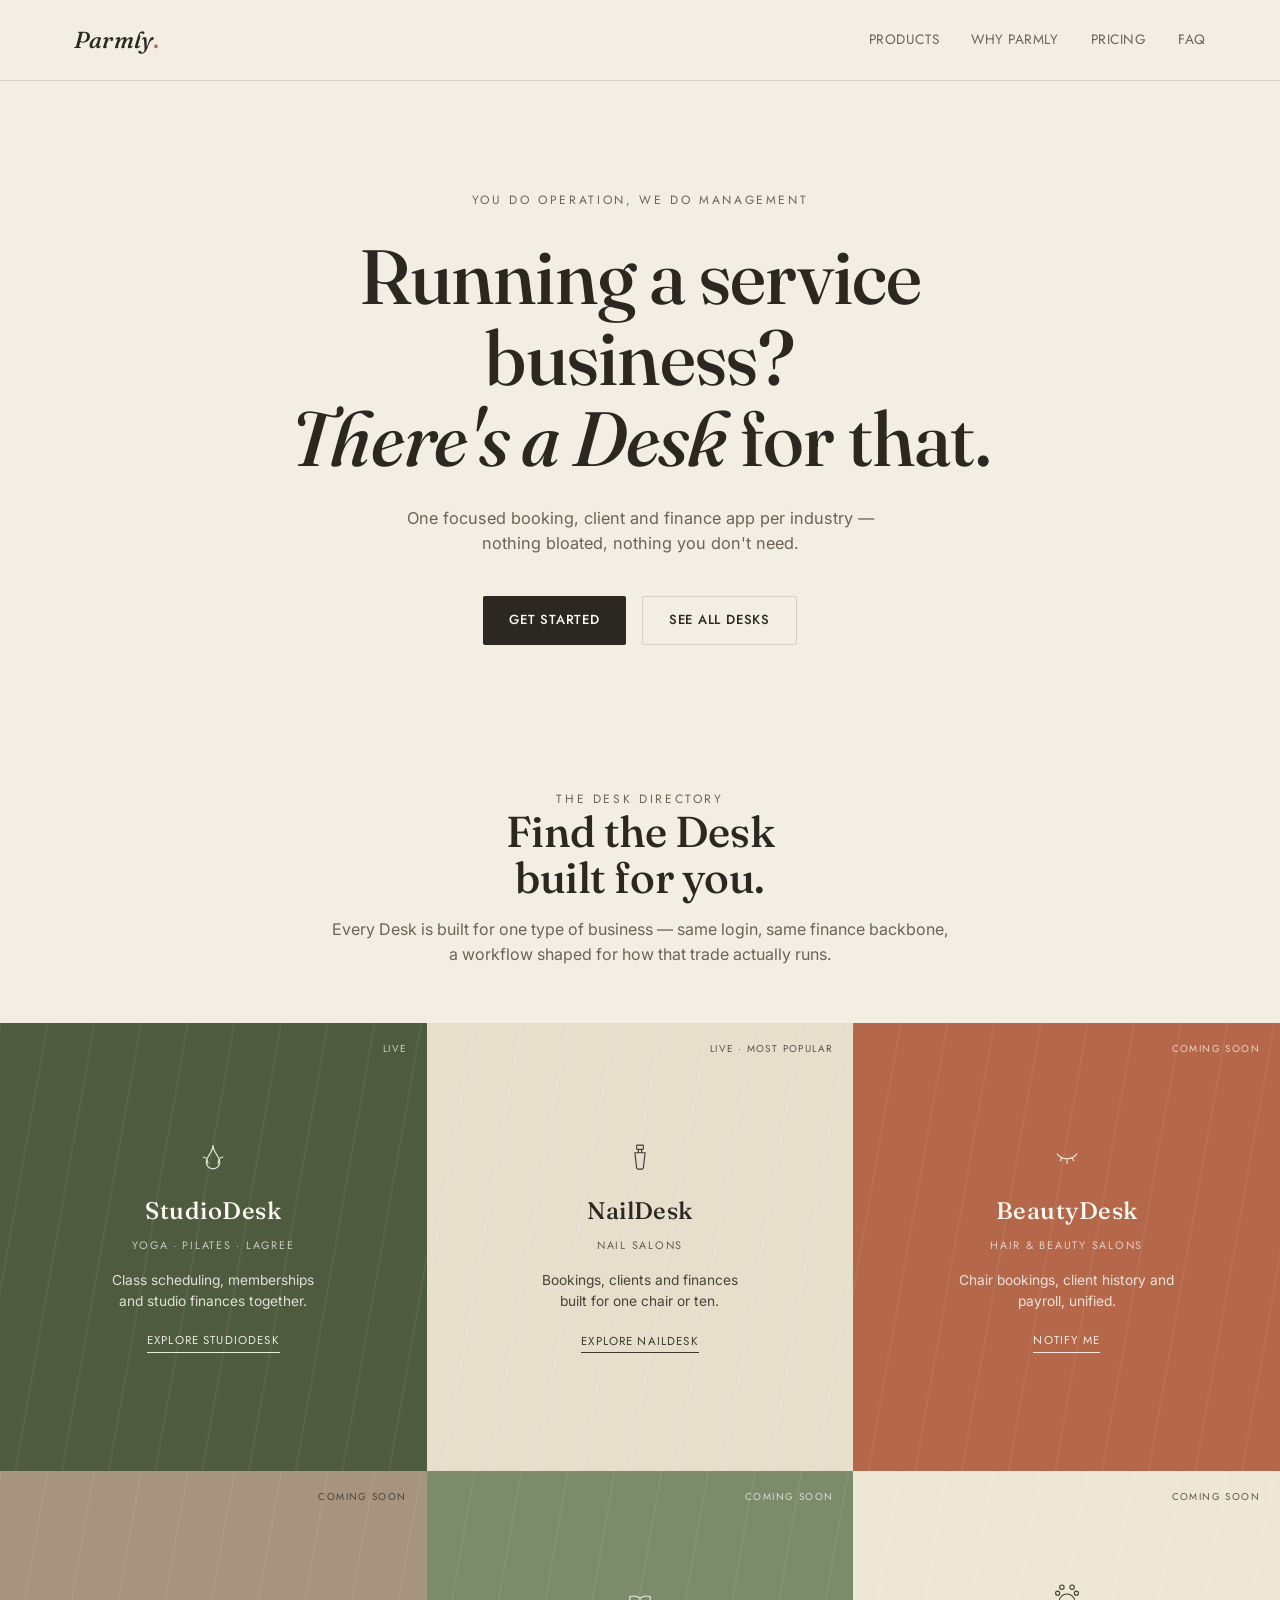
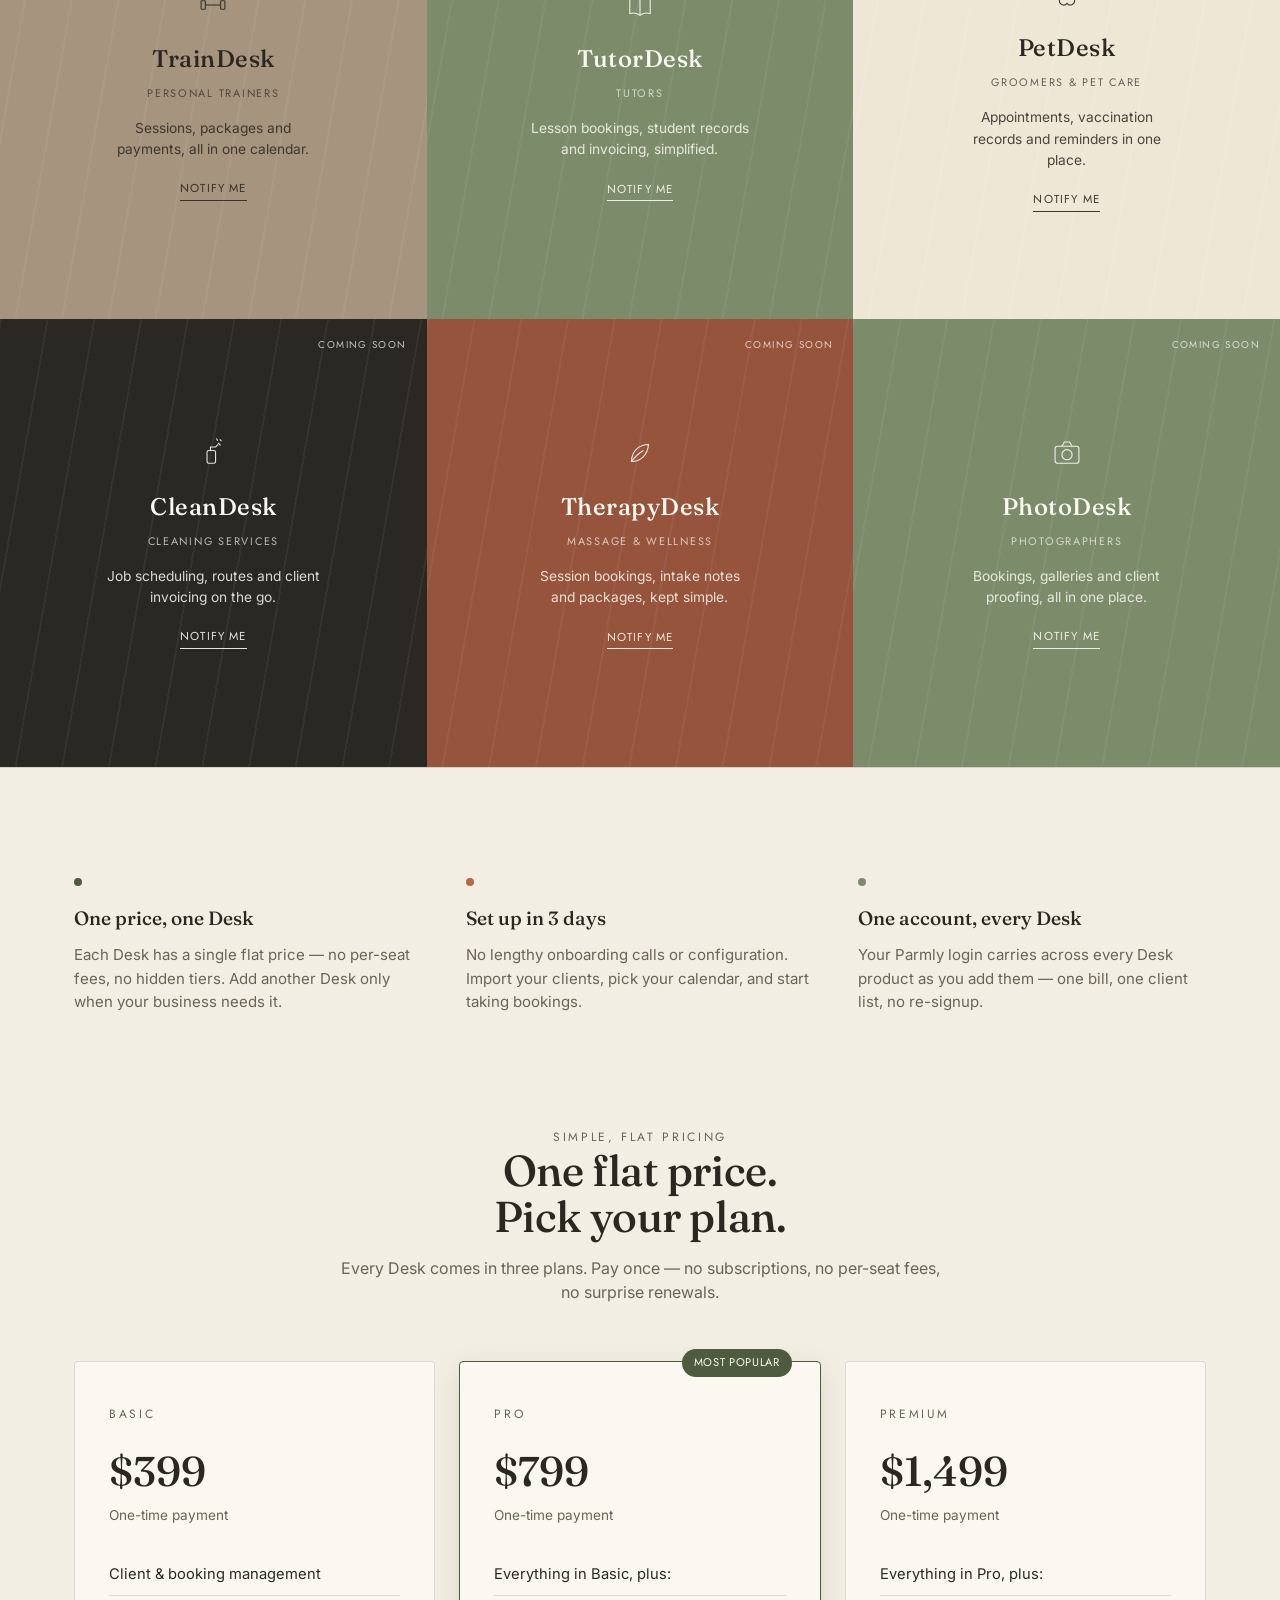
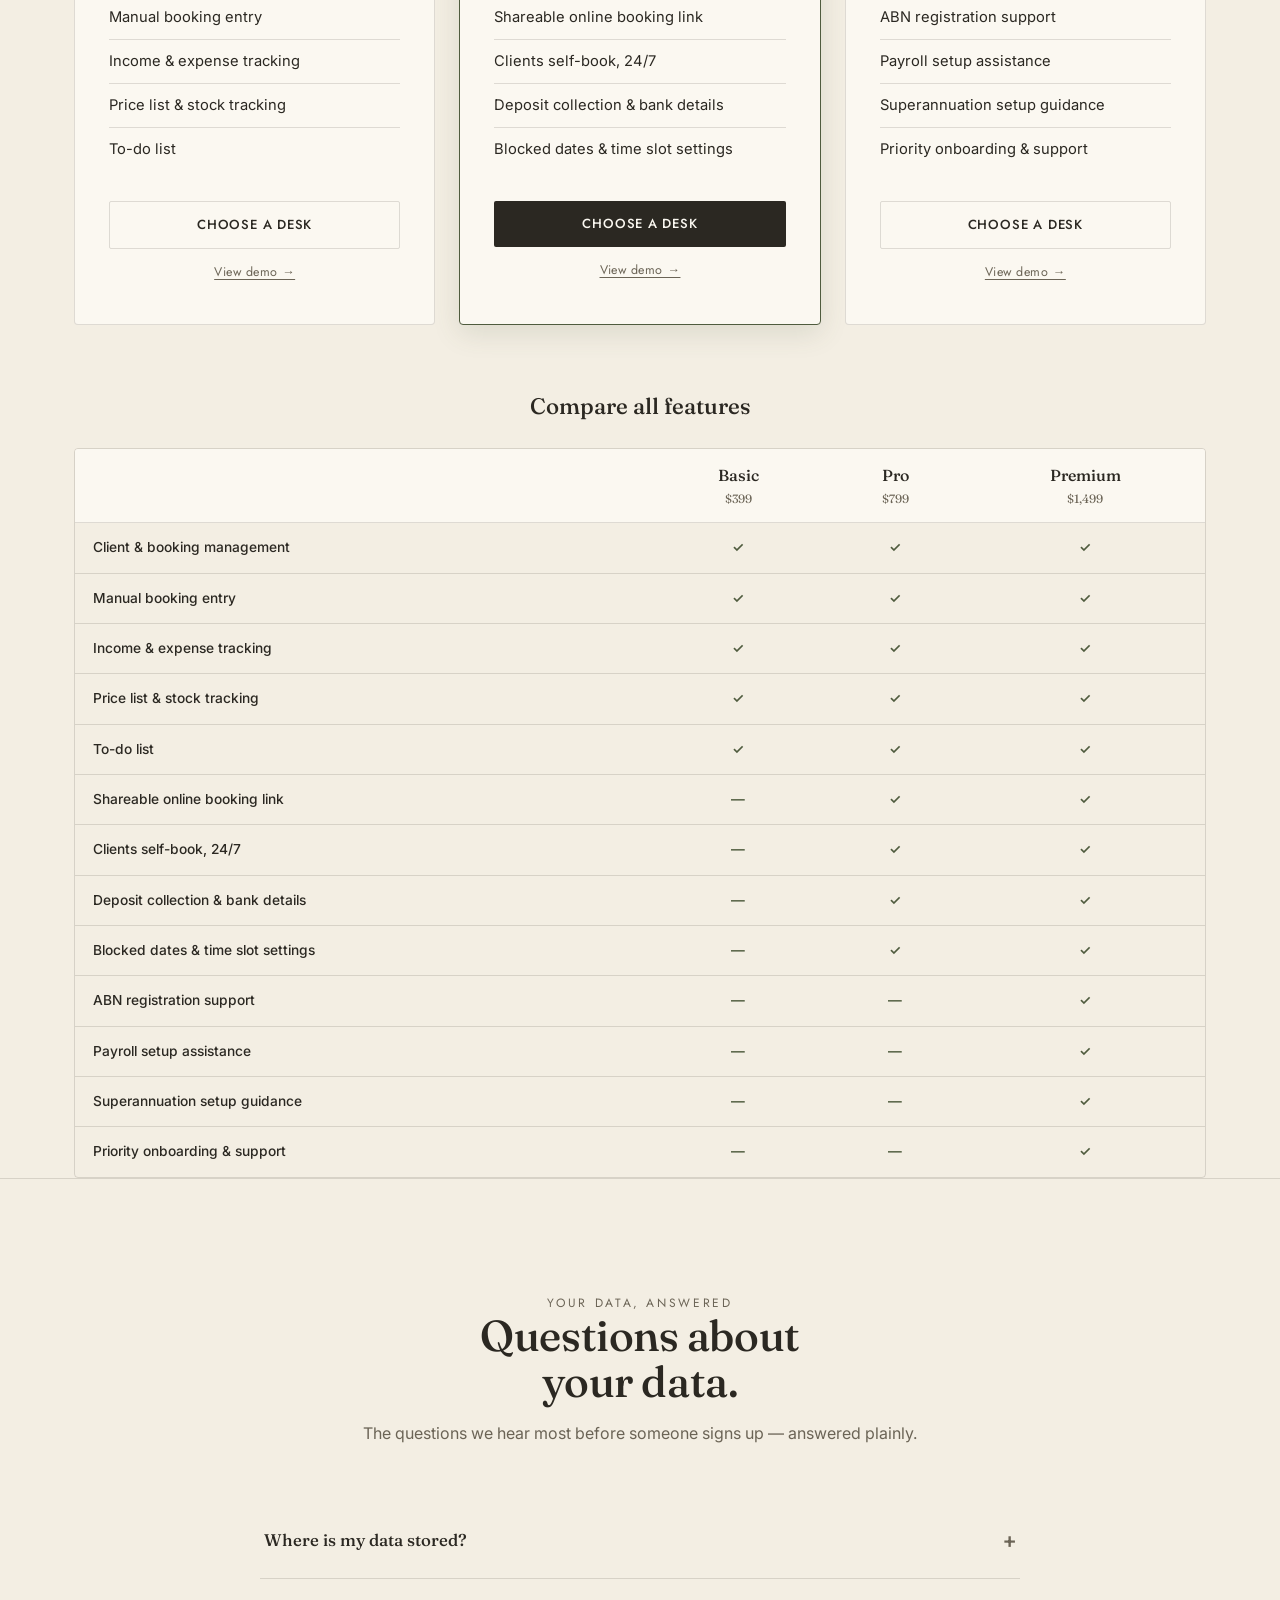
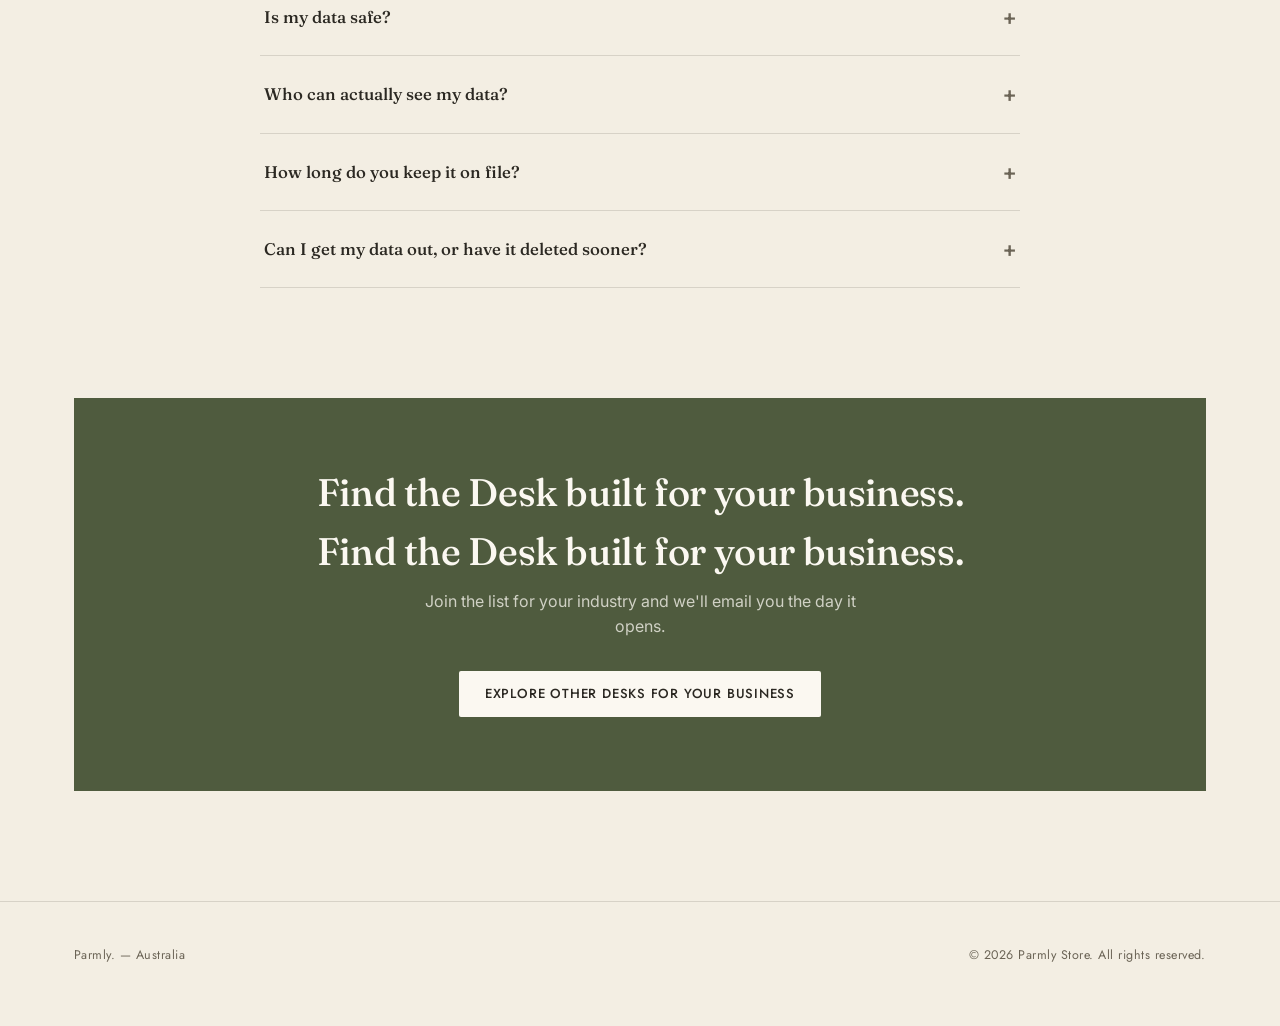
==== index.html @ b249d6d3 "Revise pricing plans to include Premium option Updated pricing section to include a Premium plan and" ====
<!DOCTYPE html>
<html lang="en">
<head>
<meta charset="UTF-8">
<meta name="viewport" content="width=device-width, initial-scale=1.0">
<title>Parmly — Software built for one industry at a time</title>
<link rel="preconnect" href="https://fonts.googleapis.com">
<link rel="preconnect" href="https://fonts.gstatic.com" crossorigin>
<link href="https://fonts.googleapis.com/css2?family=Fraunces:ital,opsz,wght@0,9..144,400;0,9..144,500;0,9..144,600;1,9..144,500&family=Jost:wght@400;500;600&family=Inter:wght@400;500;600&display=swap" rel="stylesheet">
<style>
  :root{
    --paper: #F3EEE3;
    --paper-raised: #FBF8F1;
    --ink: #2B2822;
    --ink-soft: #6B6456;
    --line: rgba(43,40,34,0.14);

    --moss:      #4F5B3E;
    --cream:     #E7DFCC;
    --terracotta:#B5674A;
    --taupe:     #A6947E;
    --sage:      #7C8C6B;
    --cream2:    #EFE7D6;
    --charcoal:  #2A2823;
    --clay:      #96543D;
  }

  *{box-sizing:border-box; margin:0; padding:0;}
  html{scroll-behavior:smooth;}
  body{
    background:var(--paper);
    color:var(--ink);
    font-family:'Inter', sans-serif;
    -webkit-font-smoothing:antialiased;
    line-height:1.55;
  }
  img,svg{max-width:100%; display:block;}
  a{color:inherit;}

  .eyebrow{
    font-family:'Jost', sans-serif;
    font-size:0.75rem;
    letter-spacing:0.22em;
    text-transform:uppercase;
    color:var(--ink-soft);
  }
  h1,h2{
    font-family:'Fraunces', serif;
    font-weight:500;
    letter-spacing:-0.01em;
    line-height:1.06;
  }
  h1 em, h2 em{font-style:italic; font-weight:500;}

  .wrap{max-width:1180px; margin:0 auto; padding:0 24px;}

  /* ---------- Header ---------- */
  header{
    position:sticky; top:0; z-index:50;
    background:rgba(243,238,227,0.86);
    backdrop-filter:blur(10px);
    border-bottom:1px solid var(--line);
  }
  .nav{
    display:flex; align-items:center; justify-content:space-between;
    padding:22px 24px;
    max-width:1180px; margin:0 auto;
  }
  .logo{
    font-family:'Fraunces', serif;
    font-style:italic;
    font-weight:500;
    font-size:1.45rem;
    letter-spacing:0.01em;
  }
  .logo .dot{color:var(--terracotta); font-style:normal;}
  .nav-links{
    display:flex; gap:32px; align-items:center;
    font-family:'Jost', sans-serif;
    font-size:0.85rem;
    letter-spacing:0.04em;
    text-transform:uppercase;
  }
  .nav-links a{text-decoration:none; color:var(--ink-soft); transition:color .15s;}
  .nav-links a:hover{color:var(--ink);}
  .btn{
    font-family:'Jost', sans-serif;
    font-weight:500;
    font-size:0.82rem;
    letter-spacing:0.06em;
    text-transform:uppercase;
    border:none;
    border-radius:2px;
    padding:13px 26px;
    cursor:pointer;
    text-decoration:none;
    display:inline-flex;
    align-items:center;
    justify-content:center;
    transition:transform .15s ease, background .15s ease, color .15s ease;
  }
  .btn:hover{transform:translateY(-1px);}
  .btn-solid{background:var(--ink); color:var(--paper-raised);}
  .btn-outline{background:transparent; color:var(--ink); border:1px solid var(--line);}

  @media (max-width:720px){ .nav-links{display:none;} }

  /* ---------- Hero ---------- */
  .hero{padding:110px 0 70px; text-align:center;}
  .hero .eyebrow{display:block; margin-bottom:26px;}
  .hero h1{
    font-size:clamp(2.5rem, 6.4vw, 4.8rem);
    max-width:860px;
    margin:0 auto 26px;
  }
  .hero p{
    max-width:500px;
    margin:0 auto 40px;
    color:var(--ink-soft);
    font-size:1.02rem;
  }
  .hero-ctas{display:flex; gap:16px; justify-content:center; flex-wrap:wrap;}

  /* ---------- Directory: flush mosaic ---------- */
  .directory{padding:70px 0 0;}
  .section-head{max-width:620px; margin:0 auto 56px; text-align:center;}
  .section-head .eyebrow{margin-bottom:16px;}
  .section-head h2{font-size:clamp(1.9rem, 3.8vw, 2.7rem); margin-bottom:16px;}
  .section-head p{color:var(--ink-soft); font-size:1rem;}

  .mosaic{
    display:grid;
    grid-template-columns:repeat(3, 1fr);
  }
  @media (max-width:860px){ .mosaic{grid-template-columns:repeat(2,1fr);} }
  @media (max-width:520px){ .mosaic{grid-template-columns:1fr;} }

  .tile{
    position:relative;
    aspect-ratio:1 / 1.05;
    display:flex;
    flex-direction:column;
    align-items:center;
    justify-content:center;
    text-align:center;
    padding:30px 22px;
    overflow:hidden;
    opacity:0;
    transform:translateY(16px);
    transition:opacity .6s ease, transform .6s ease;
  }
  .tile.show{opacity:1; transform:translateY(0);}

  /* soft dappled light overlay */
  .tile::before{
    content:"";
    position:absolute; inset:0;
    background:repeating-linear-gradient(
      100deg,
      rgba(255,255,255,0.05) 0px,
      rgba(255,255,255,0.05) 2px,
      transparent 2px,
      transparent 46px
    );
    pointer-events:none;
  }

  .tile .status{
    position:absolute;
    top:18px; right:20px;
    font-family:'Jost', sans-serif;
    font-size:0.62rem;
    letter-spacing:0.14em;
    text-transform:uppercase;
    opacity:0.75;
  }

  .tile .icon{
    width:34px; height:34px;
    margin-bottom:18px;
    opacity:0.9;
  }
  .tile .name{
    font-family:'Fraunces', serif;
    font-weight:500;
    font-size:1.5rem;
    letter-spacing:0.02em;
    margin-bottom:8px;
  }
  .tile .vertical{
    font-family:'Jost', sans-serif;
    font-size:0.68rem;
    letter-spacing:0.16em;
    text-transform:uppercase;
    opacity:0.7;
    margin-bottom:16px;
  }
  .tile .copy{
    font-size:0.86rem;
    max-width:220px;
    opacity:0.85;
    margin-bottom:20px;
  }
  .tile .tile-cta{
    font-family:'Jost', sans-serif;
    font-size:0.72rem;
    letter-spacing:0.1em;
    text-transform:uppercase;
    text-decoration:none;
    border-bottom:1px solid currentColor;
    padding-bottom:2px;
    opacity:0.9;
    transition:opacity .15s ease;
  }
  .tile .tile-cta:hover{opacity:1;}

  .tile.on-light{background:var(--cream); color:var(--ink);}
  .tile.on-light2{background:var(--cream2); color:var(--ink);}
  .tile.on-dark{background:var(--moss); color:var(--paper-raised);}
  .tile.on-terra{background:var(--terracotta); color:var(--paper-raised);}
  .tile.on-taupe{background:var(--taupe); color:var(--ink);}
  .tile.on-sage{background:var(--sage); color:var(--paper-raised);}
  .tile.on-charcoal{background:var(--charcoal); color:var(--paper-raised);}
  .tile.on-clay{background:var(--clay); color:var(--paper-raised);}

  /* ---------- Features ---------- */
  .features{padding:110px 0; border-top:1px solid var(--line); margin-top:0;}
  .feat-grid{display:grid; grid-template-columns:repeat(3,1fr); gap:44px;}
  @media (max-width:820px){ .feat-grid{grid-template-columns:1fr;} }
  .feat-dot{width:8px; height:8px; border-radius:50%; margin-bottom:18px;}
  .feat h3{font-family:'Fraunces', serif; font-weight:500; font-size:1.2rem; margin-bottom:10px;}
  .feat p{color:var(--ink-soft); font-size:0.94rem;}

  /* ---------- Pricing ---------- */
  .plans{
    display:grid; grid-template-columns:repeat(3,1fr); gap:24px;
    max-width:1180px; margin:0 auto;
  }
  @media (max-width:980px){ .plans{grid-template-columns:1fr 1fr;} }
  @media (max-width:720px){ .plans{grid-template-columns:1fr;} }
  .plan-card{
    position:relative;
    background:var(--paper-raised);
    border:1px solid var(--line);
    border-radius:4px;
    padding:38px 34px;
  }
  .plan-featured{border:1px solid var(--moss); box-shadow:0 8px 28px rgba(79,91,62,0.14);}
  .plan-badge{
    position:absolute; top:-13px; right:28px;
    background:var(--moss); color:var(--paper-raised);
    font-family:'Jost', sans-serif; font-size:0.7rem; letter-spacing:0.06em; text-transform:uppercase;
    padding:5px 12px; border-radius:20px;
  }
  .plan-price{font-family:'Fraunces', serif; font-weight:500; font-size:2.6rem; margin:14px 0 2px;}
  .plan-note{color:var(--ink-soft); font-size:0.85rem; margin-bottom:26px;}
  .plan-features{list-style:none; margin-bottom:30px;}
  .plan-features li{
    padding:10px 0; border-top:1px solid var(--line);
    font-size:0.92rem;
  }
  .plan-features li:first-child{border-top:none;}
  .plan-card .btn{width:100%;}
  .plan-ctas{display:flex;flex-direction:column;gap:10px;margin-top:8px;}
  .plan-demo-link{display:block;text-align:center;font-family:'Jost',sans-serif;font-size:0.78rem;letter-spacing:0.04em;color:var(--ink-soft);text-decoration:underline;text-underline-offset:3px;padding:4px 0;}
  .plan-demo-link:hover{color:var(--moss);}

  /* ---------- Feature comparison table ---------- */
  .compare-wrap{margin-top:64px;}
  .compare-wrap h3{font-family:'Fraunces', serif; font-weight:500; font-size:1.4rem; text-align:center; margin-bottom:24px;}
  .compare-table-wrap{overflow-x:auto; border:1px solid var(--line); border-radius:4px;}
  .compare-table{width:100%; border-collapse:collapse; font-size:0.86rem;}
  .compare-table th,.compare-table td{padding:14px 18px; text-align:center; border-bottom:1px solid var(--line);}
  .compare-table td:first-child,.compare-table th:first-child{text-align:left; font-weight:500;}
  .compare-table thead th{font-family:'Fraunces', serif; font-weight:500; font-size:1rem; background:var(--paper-raised);}
  .compare-price{display:block; font-size:0.75rem; color:var(--ink-soft); font-weight:400; margin-top:2px;}
  .compare-table tbody tr:last-child td{border-bottom:none;}
  .compare-table td:not(:first-child){color:var(--moss); font-weight:600;}


  /* ---------- FAQ ---------- */
  .faq{padding:110px 0; border-top:1px solid var(--line);}
  .faq-list{max-width:760px; margin:0 auto;}
  .faq-item{border-bottom:1px solid var(--line);}
  .faq-item summary{
    list-style:none; cursor:pointer;
    display:flex; align-items:center; justify-content:space-between; gap:20px;
    padding:22px 4px;
    font-family:'Fraunces', serif; font-weight:500; font-size:1.05rem;
  }
  .faq-item summary::-webkit-details-marker{display:none;}
  .faq-item summary::after{
    content:"+"; font-family:'Jost',sans-serif; font-size:1.3rem; color:var(--ink-soft); flex-shrink:0;
  }
  .faq-item[open] summary::after{content:"–";}
  .faq-item p{
    color:var(--ink-soft); font-size:0.92rem; padding:0 4px 22px; max-width:640px;
  }

  /* ---------- CTA band ---------- */
  .cta-band{
    background:var(--moss);
    color:var(--paper-raised);
    margin:0 24px 110px;
    padding:74px 40px;
    text-align:center;
    max-width:1132px;
    margin-left:auto; margin-right:auto;
  }
  .cta-band h2{color:var(--paper-raised); font-size:clamp(1.8rem,3.6vw,2.4rem); margin-bottom:18px;}
  .cta-band p{color:rgba(251,248,241,0.75); max-width:460px; margin:0 auto 32px;}
  .cta-band .btn-solid{background:var(--paper-raised); color:var(--ink);}

  footer{border-top:1px solid var(--line); padding:44px 0 60px;}
  .foot-row{
    display:flex; justify-content:space-between; align-items:center;
    flex-wrap:wrap; gap:14px;
    font-family:'Jost', sans-serif;
    font-size:0.78rem;
    letter-spacing:0.04em;
    color:var(--ink-soft);
  }

  /* ---------- Notify modal ---------- */
  .modal-overlay{position:fixed;inset:0;background:rgba(43,40,34,0.55);display:none;align-items:center;justify-content:center;padding:20px;z-index:999;}
  .modal-overlay.open{display:flex;}
  .modal-card{background:var(--paper-raised);border-radius:4px;padding:34px;max-width:380px;width:100%;position:relative;}
  .modal-close{position:absolute;top:14px;right:14px;background:none;border:none;font-size:22px;cursor:pointer;color:var(--ink-soft);line-height:1;}
  .modal-card h3{font-family:'Fraunces',serif;font-weight:500;margin:8px 0 6px;font-size:1.3rem;}
  .modal-sub{font-size:0.85rem;color:var(--ink-soft);margin-bottom:20px;}
  .modal-card form{display:flex;flex-direction:column;gap:11px;}
  .modal-card input{font-size:0.85rem;padding:11px 13px;border-radius:3px;border:1px solid var(--line);font-family:inherit;background:var(--paper);color:var(--ink);}
  .modal-card .btn{margin-top:8px;width:100%;}
  .modal-thanks{font-size:0.9rem;color:var(--moss);font-weight:500;}
</style>
</head>
<body>

<header>
  <div class="nav">
    <div class="logo">Parmly<span class="dot">.</span></div>
    <div class="nav-links">
      <a href="#directory">Products</a>
      <a href="#features">Why Parmly</a>
      <a href="#pricing">Pricing</a>
      <a href="#faq">FAQ</a>
    </div>
    </div>
</header>

<section class="hero">
  <div class="wrap">
    <span class="eyebrow">You do operation, we do management</span>
    <h1>Running a service business?<br><em>There's a Desk</em> for that.</h1>
    <p>One focused booking, client and finance app per industry — nothing bloated, nothing you don't need.</p>
    <div class="hero-ctas">
      <a href="#directory" class="btn btn-solid">Get started</a>
      <a href="#directory" class="btn btn-outline">See all Desks</a>
    </div>
  </div>
</section>

<section class="directory" id="directory">
  <div class="wrap">
    <div class="section-head">
      <span class="eyebrow">The desk directory</span>
      <h2>Find the Desk<br>built for you.</h2>
      <p>Every Desk is built for one type of business — same login, same finance backbone, a workflow shaped for how that trade actually runs.</p>
    </div>
  </div>

  <div class="mosaic" id="mosaic"></div>
</section>

<section class="features" id="features">
  <div class="wrap">
    <div class="feat-grid">
      <div class="feat">
        <div class="feat-dot" style="background:var(--moss)"></div>
        <h3>One price, one Desk</h3>
        <p>Each Desk has a single flat price — no per-seat fees, no hidden tiers. Add another Desk only when your business needs it.</p>
      </div>
      <div class="feat">
        <div class="feat-dot" style="background:var(--terracotta)"></div>
        <h3>Set up in 3 days</h3>
        <p>No lengthy onboarding calls or configuration. Import your clients, pick your calendar, and start taking bookings.</p>
      </div>
      <div class="feat">
        <div class="feat-dot" style="background:var(--sage)"></div>
        <h3>One account, every Desk</h3>
        <p>Your Parmly login carries across every Desk product as you add them — one bill, one client list, no re-signup.</p>
      </div>
    </div>
  </div>
</section>


<section class="pricing" id="pricing">
<div class="wrap">
<div class="section-head">
<span class="eyebrow">Simple, flat pricing</span>
<h2>One flat price.<br>Pick your plan.</h2>
<p>Every Desk comes in three plans. Pay once — no subscriptions, no per-seat fees, no surprise renewals.</p>
</div>
<div class="plans">
<div class="plan-card">
<span class="eyebrow">Basic</span>
<div class="plan-price">$399</div>
<p class="plan-note">One-time payment</p>
<ul class="plan-features">
<li>Client &amp; booking management</li>
<li>Manual booking entry</li>
<li>Income &amp; expense tracking</li>
<li>Price list &amp; stock tracking</li>
<li>To-do list</li>
</ul>
<div class="plan-ctas"><a href="#directory" class="btn btn-outline">Choose a Desk</a><a href="#" class="plan-demo-link">View demo →</a></div>
</div>
<div class="plan-card plan-featured">
<span class="plan-badge">Most popular</span>
<span class="eyebrow">Pro</span>
<div class="plan-price">$799</div>
<p class="plan-note">One-time payment</p>
<ul class="plan-features">
<li>Everything in Basic, plus:</li>
<li>Shareable online booking link</li>
<li>Clients self-book, 24/7</li>
<li>Deposit collection &amp; bank details</li>
<li>Blocked dates &amp; time slot settings</li>
</ul>
<div class="plan-ctas"><a href="#directory" class="btn btn-solid">Choose a Desk</a><a href="#" class="plan-demo-link">View demo →</a></div>
</div>
<div class="plan-card">
<span class="eyebrow">Premium</span>
<div class="plan-price">$1,499</div>
<p class="plan-note">One-time payment</p>
<ul class="plan-features">
<li>Everything in Pro, plus:</li>
<li>ABN registration support</li>
<li>Payroll setup assistance</li>
<li>Superannuation setup guidance</li>
<li>Priority onboarding &amp; support</li>
</ul>
<div class="plan-ctas"><a href="#directory" class="btn btn-outline">Choose a Desk</a><a href="#" class="plan-demo-link">View demo →</a></div>
</div>
</div>
</div>

      <div class="wrap compare-wrap">
        <div class="section-head" style="margin-bottom:24px;">
          <h3>Compare all features</h3>
        </div>
        <div class="compare-table-wrap">
          <table class="compare-table">
            <thead>
              <tr><th></th><th>Basic<span class="compare-price">$399</span></th><th>Pro<span class="compare-price">$799</span></th><th>Premium<span class="compare-price">$1,499</span></th></tr>
            </thead>
            <tbody>
              <tr><td>Client &amp; booking management</td><td>&#10003;</td><td>&#10003;</td><td>&#10003;</td></tr>
              <tr><td>Manual booking entry</td><td>&#10003;</td><td>&#10003;</td><td>&#10003;</td></tr>
              <tr><td>Income &amp; expense tracking</td><td>&#10003;</td><td>&#10003;</td><td>&#10003;</td></tr>
              <tr><td>Price list &amp; stock tracking</td><td>&#10003;</td><td>&#10003;</td><td>&#10003;</td></tr>
              <tr><td>To-do list</td><td>&#10003;</td><td>&#10003;</td><td>&#10003;</td></tr>
              <tr><td>Shareable online booking link</td><td>&mdash;</td><td>&#10003;</td><td>&#10003;</td></tr>
              <tr><td>Clients self-book, 24/7</td><td>&mdash;</td><td>&#10003;</td><td>&#10003;</td></tr>
              <tr><td>Deposit collection &amp; bank details</td><td>&mdash;</td><td>&#10003;</td><td>&#10003;</td></tr>
              <tr><td>Blocked dates &amp; time slot settings</td><td>&mdash;</td><td>&#10003;</td><td>&#10003;</td></tr>
              <tr><td>ABN registration support</td><td>&mdash;</td><td>&mdash;</td><td>&#10003;</td></tr>
              <tr><td>Payroll setup assistance</td><td>&mdash;</td><td>&mdash;</td><td>&#10003;</td></tr>
              <tr><td>Superannuation setup guidance</td><td>&mdash;</td><td>&mdash;</td><td>&#10003;</td></tr>
              <tr><td>Priority onboarding &amp; support</td><td>&mdash;</td><td>&mdash;</td><td>&#10003;</td></tr>
            </tbody>
          </table>
        </div>
      </div>
</section>

<section class="faq" id="faq">
  <div class="wrap">
    <div class="section-head">
      <span class="eyebrow">Your data, answered</span>
      <h2>Questions about<br>your data.</h2>
      <p>The questions we hear most before someone signs up — answered plainly.</p>
    </div>
    <div class="faq-list">
      <details class="faq-item">
        <summary>Where is my data stored?</summary>
        <p>In a managed Postgres database hosted in Sydney, Australia. The app itself is served from a global network for speed, but every client record, booking, and financial entry you create lives in that Sydney-region database.</p>
      </details>
      <details class="faq-item">
        <summary>Is my data safe?</summary>
        <p>Yes. All traffic between your device and our servers is encrypted (HTTPS/TLS), and data is encrypted at rest. Each business's data is isolated from every other business on the platform — there's no shared access between accounts.</p>
      </details>
      <details class="faq-item">
        <summary>Who can actually see my data?</summary>
        <p>Only you and anyone you invite into your account. We don't sell or share your business data with third parties, and our team doesn't look at your data unless you contact us for support and ask us to.</p>
      </details>
      <details class="faq-item">
        <summary>How long do you keep it on file?</summary>
        <p>For as long as your account stays active. If you ever cancel, we hold your data for a short window in case you want to export it or come back — after that it's permanently deleted from our systems.</p>
      </details>
      <details class="faq-item">
        <summary>Can I get my data out, or have it deleted sooner?</summary>
        <p>Yes, any time. Email us and we'll send a full export of everything you've entered, or delete your data on request — you don't need to wait it out.</p>
      </details>
    </div>
  </div>
</section>

<div class="cta-band">
    <h2>Find the Desk built for your business.</h2>
  <h2>Find the Desk built for your business.</h2>
  <p>Join the list for your industry and we'll email you the day it opens.</p>
  <a href="mailto:account@ollieconsult.com" class="btn btn-solid">Explore other Desks for your business</a>
</div>

<footer>
  <div class="wrap foot-row">
    <div>Parmly. — Australia</div>
    <div>© 2026 Parmly Store. All rights reserved.</div>
  </div>
</footer>

  <div class="modal-overlay" id="notifyOverlay">
    <div class="modal-card">
      <button class="modal-close" onclick="closeNotify()" aria-label="Close">&times;</button>
      <span class="eyebrow">Coming soon</span>
      <h3 id="notifyTitle">Notify me</h3>
      <p class="modal-sub">Leave your details and we'll email you the day this Desk opens.</p>
      <form id="notifyForm" onsubmit="submitNotify(event)">
        <input type="text" id="notifyName" placeholder="Full name" required>
        <input type="email" id="notifyEmail" placeholder="Email address" required>
        <input type="tel" id="notifyPhone" placeholder="Contact number" required>
        <input type="text" id="notifyBusiness" placeholder="Business name (optional)">
        <button type="submit" id="notifySubmitBtn" class="btn btn-solid">Notify me</button>
      </form>
      <p class="modal-thanks" id="notifyThanks" style="display:none;">Thanks — we'll be in touch!</p>
    </div>
  </div>

<script>
  // minimal thin-line icons, single stroke, matching the editorial reference style
  const icons = {
    lotus: `<svg viewBox="0 0 40 40" fill="none" stroke="currentColor" stroke-width="1.3"><path d="M20 6c0 10-8 12-8 20a8 8 0 0016 0c0-8-8-10-8-20z"/><path d="M8 20c4 0 6 4 6 8M32 20c-4 0-6 4-6 8"/></svg>`,
    polish: `<svg viewBox="0 0 40 40" fill="none" stroke="currentColor" stroke-width="1.3"><rect x="16" y="6" width="8" height="5" rx="1"/><path d="M18 11v4M22 11v4"/><path d="M14 15h12l-2 17.5a2 2 0 01-2 1.8h-4a2 2 0 01-2-1.8L14 15z"/></svg>`,
    scissors: `<svg viewBox="0 0 40 40" fill="none" stroke="currentColor" stroke-width="1.3"><path d="M8 16c6 8 18 8 24 0"/><path d="M14 20l-2 5"/><path d="M20 22v6"/><path d="M26 20l2 5"/></svg>`,
    dumbbell: `<svg viewBox="0 0 40 40" fill="none" stroke="currentColor" stroke-width="1.3"><rect x="6" y="15" width="5" height="10" rx="1"/><rect x="29" y="15" width="5" height="10" rx="1"/><path d="M11 20h18"/></svg>`,
    book: `<svg viewBox="0 0 40 40" fill="none" stroke="currentColor" stroke-width="1.3"><path d="M20 12c-3-2-8-3-12-2v20c4-1 9 0 12 2 3-2 8-3 12-2V10c-4-1-9 0-12 2z"/><path d="M20 12v20"/></svg>`,
    paw: `<svg viewBox="0 0 40 40" fill="none" stroke="currentColor" stroke-width="1.3"><circle cx="14" cy="12" r="2.6"/><circle cx="26" cy="12" r="2.6"/><circle cx="9" cy="19" r="2.4"/><circle cx="31" cy="19" r="2.4"/><path d="M20 20c-5 0-9 4-9 8a5 5 0 009 3 5 5 0 009-3c0-4-4-8-9-8z"/></svg>`,
    spray: `<svg viewBox="0 0 40 40" fill="none" stroke="currentColor" stroke-width="1.3"><rect x="13" y="17" width="10" height="15" rx="2"/><path d="M17 17v-4h6l3-3M26 8l3 3M28 4l2 2M24 3l1.5 2.5"/></svg>`,
    leaf: `<svg viewBox="0 0 40 40" fill="none" stroke="currentColor" stroke-width="1.3"><path d="M10 30c0-12 9-20 20-20-1 12-9 20-20 20z"/><path d="M10 30c4-6 9-10 14-13"/></svg>`,
    camera: `<svg viewBox="0 0 40 40" fill="none" stroke="currentColor" stroke-width="1.3"><rect x="6" y="12" width="28" height="20" rx="3"/><path d="M14 12l3-5h6l3 5"/><circle cx="20" cy="22" r="6"/></svg>`,
  };

  const desks = [
    {name:"StudioDesk", vertical:"Yoga · Pilates · Lagree", copy:"Class scheduling, memberships and studio finances together.", cls:"on-dark", icon:"lotus", status:"Live", cta:"Explore StudioDesk", link:"https://studiodesk.store"},
    {name:"NailDesk", vertical:"Nail salons", copy:"Bookings, clients and finances built for one chair or ten.", cls:"on-light", icon:"polish", status:"Live · Most popular", cta:"Explore NailDesk", link:"https://naildesk.shop"},
    {name:"BeautyDesk", vertical:"Hair & beauty salons", copy:"Chair bookings, client history and payroll, unified.", cls:"on-terra", icon:"scissors", status:"Coming soon", cta:"Notify me"},
    {name:"TrainDesk", vertical:"Personal trainers", copy:"Sessions, packages and payments, all in one calendar.", cls:"on-taupe", icon:"dumbbell", status:"Coming soon", cta:"Notify me"},
    {name:"TutorDesk", vertical:"Tutors", copy:"Lesson bookings, student records and invoicing, simplified.", cls:"on-sage", icon:"book", status:"Coming soon", cta:"Notify me"},
    {name:"PetDesk", vertical:"Groomers & pet care", copy:"Appointments, vaccination records and reminders in one place.", cls:"on-light2", icon:"paw", status:"Coming soon", cta:"Notify me"},
    {name:"CleanDesk", vertical:"Cleaning services", copy:"Job scheduling, routes and client invoicing on the go.", cls:"on-charcoal", icon:"spray", status:"Coming soon", cta:"Notify me"},
    {name:"TherapyDesk", vertical:"Massage & wellness", copy:"Session bookings, intake notes and packages, kept simple.", cls:"on-clay", icon:"leaf", status:"Coming soon", cta:"Notify me"},
    {name:"PhotoDesk", vertical:"Photographers", copy:"Bookings, galleries and client proofing, all in one place.", cls:"on-sage", icon:"camera", status:"Coming soon", cta:"Notify me"},
  ];

  const mosaic = document.getElementById('mosaic');
  desks.forEach(d => {
    const tile = document.createElement('div');
    tile.className = `tile ${d.cls}`;
    tile.innerHTML = `
      <span class="status">${d.status}</span>
      <div class="icon">${icons[d.icon]}</div>
      <div class="name">${d.name}</div>
      <div class="vertical">${d.vertical}</div>
      <p class="copy">${d.copy}</p>
      <a href="${d.link || 'javascript:void(0)'}" class="tile-cta" ${d.link ? '' : `onclick="openNotify('${d.name}')"`}>${d.cta}</a>
    `;
    mosaic.appendChild(tile);
  });

  let notifyDeskName = '';
  function openNotify(name){
    notifyDeskName = name;
    document.getElementById('notifyTitle').textContent = 'Notify me — ' + name;
    document.getElementById('notifyForm').reset();
    document.getElementById('notifyForm').style.display = '';
    document.getElementById('notifyThanks').style.display = 'none';
    document.getElementById('notifyOverlay').classList.add('open');
  }
  function closeNotify(){
    document.getElementById('notifyOverlay').classList.remove('open');
  }
  async function submitNotify(e){
    e.preventDefault();
    const btn = document.getElementById('notifySubmitBtn');
    btn.disabled = true; btn.textContent = 'Sending...';
    const data = {
      desk: notifyDeskName,
      name: document.getElementById('notifyName').value,
      email: document.getElementById('notifyEmail').value,
      phone: document.getElementById('notifyPhone').value,
      business: document.getElementById('notifyBusiness').value,
    };
    try {
      await fetch('https://formspree.io/f/mljrrlnl', {
        method: 'POST',
        headers: {'Content-Type':'application/json','Accept':'application/json'},
        body: JSON.stringify(data)
      });
    } catch(err) {}
    document.getElementById('notifyForm').style.display = 'none';
    document.getElementById('notifyThanks').style.display = '';
    btn.disabled = false; btn.textContent = 'Notify me';
  }

  const tiles = document.querySelectorAll('.tile');
  const io = new IntersectionObserver((entries)=>{
    entries.forEach((e,i)=>{
      if(e.isIntersecting){
        setTimeout(()=>e.target.classList.add('show'), i*70);
        io.unobserve(e.target);
      }
    });
  }, {threshold:0.15});
  tiles.forEach(t=>io.observe(t));
</script>

<script src="//code.tidio.co/ybpkfjwlbxz38mpshf3o4oobe1ramlrw.js" async></script>
</body>
</html>
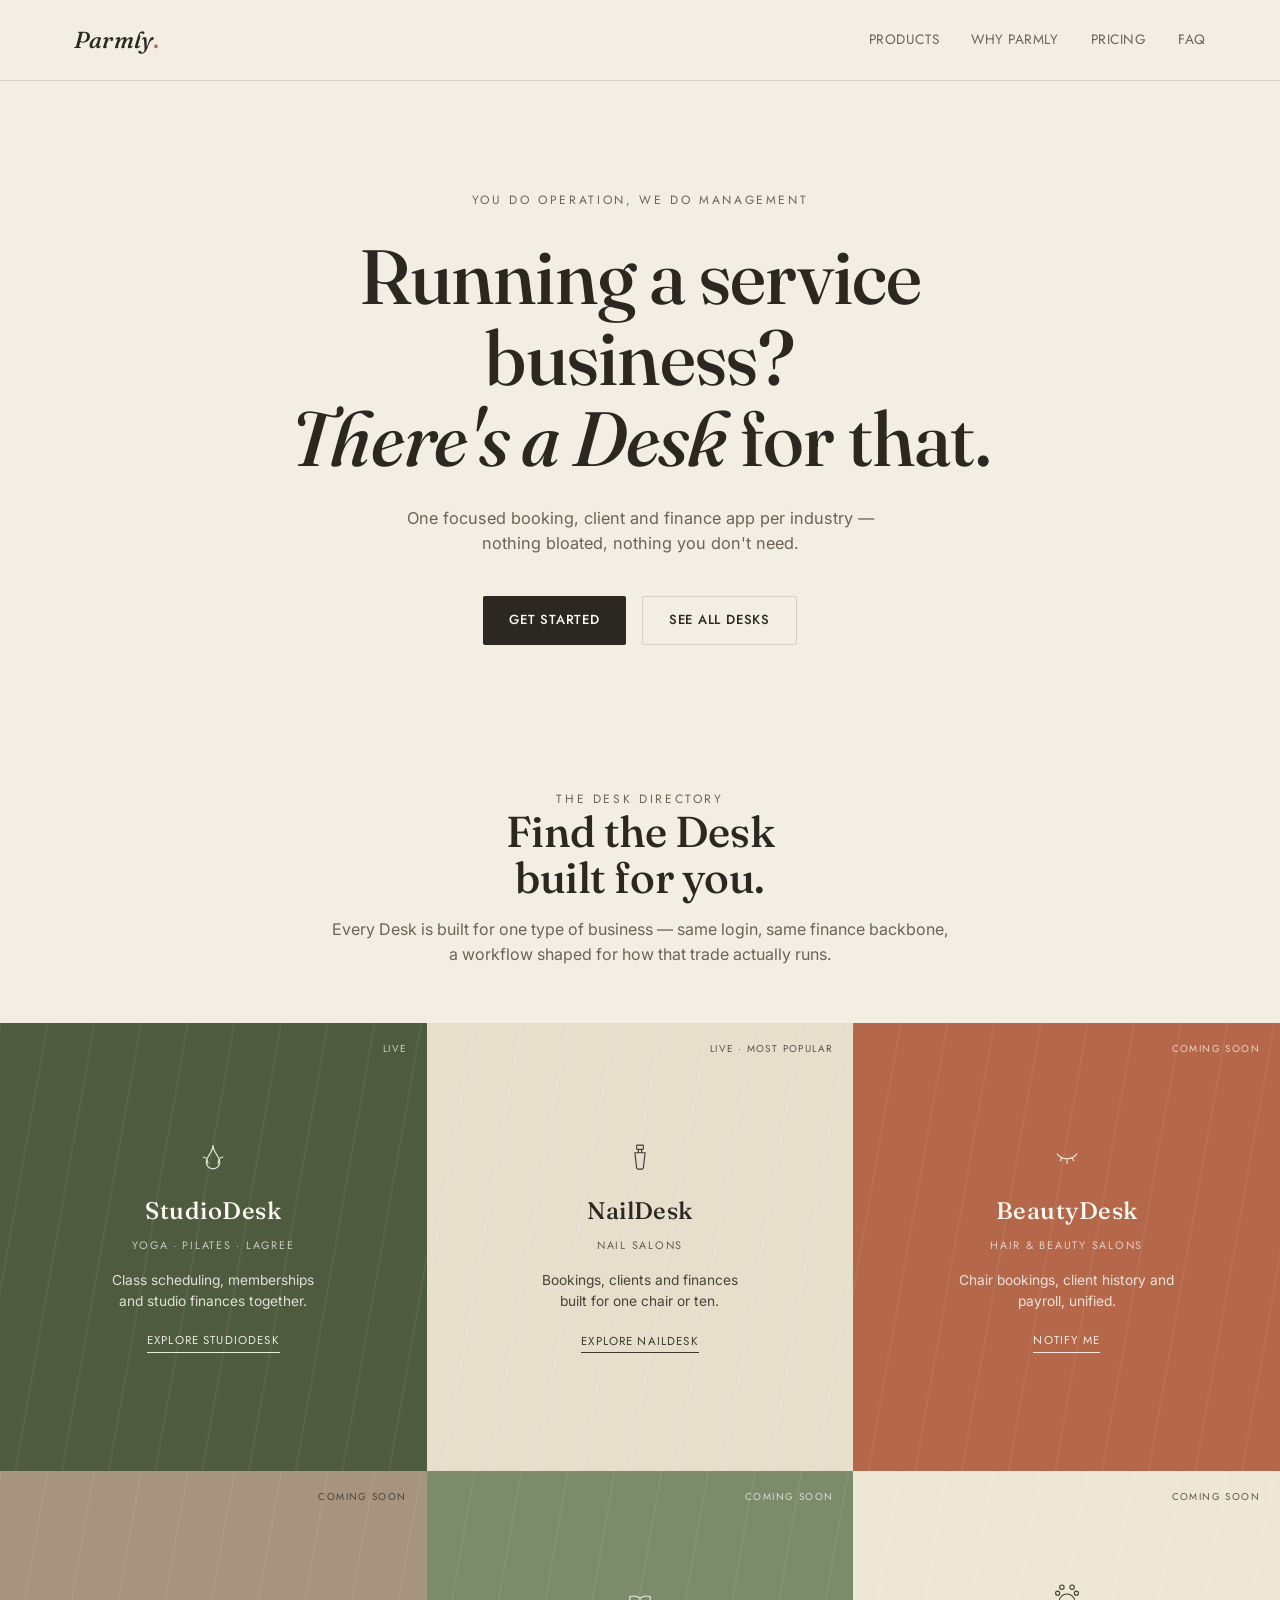
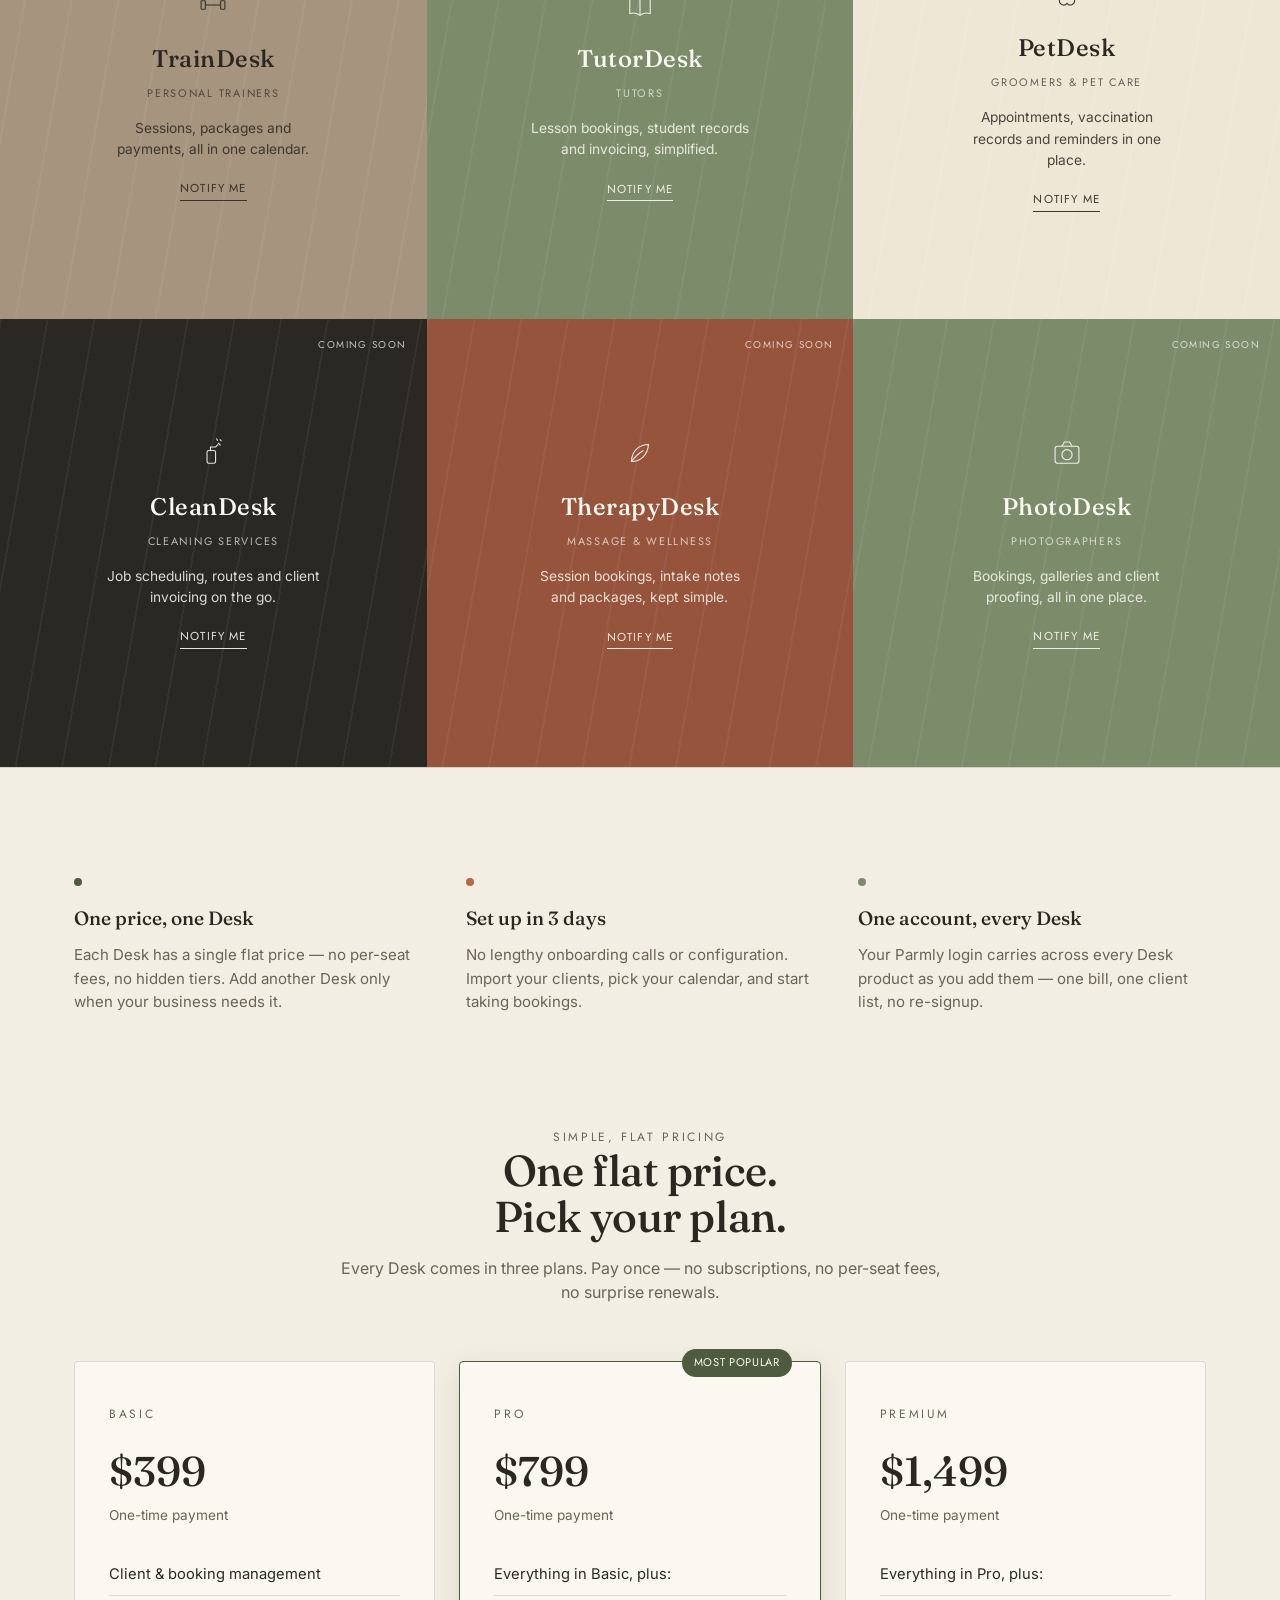
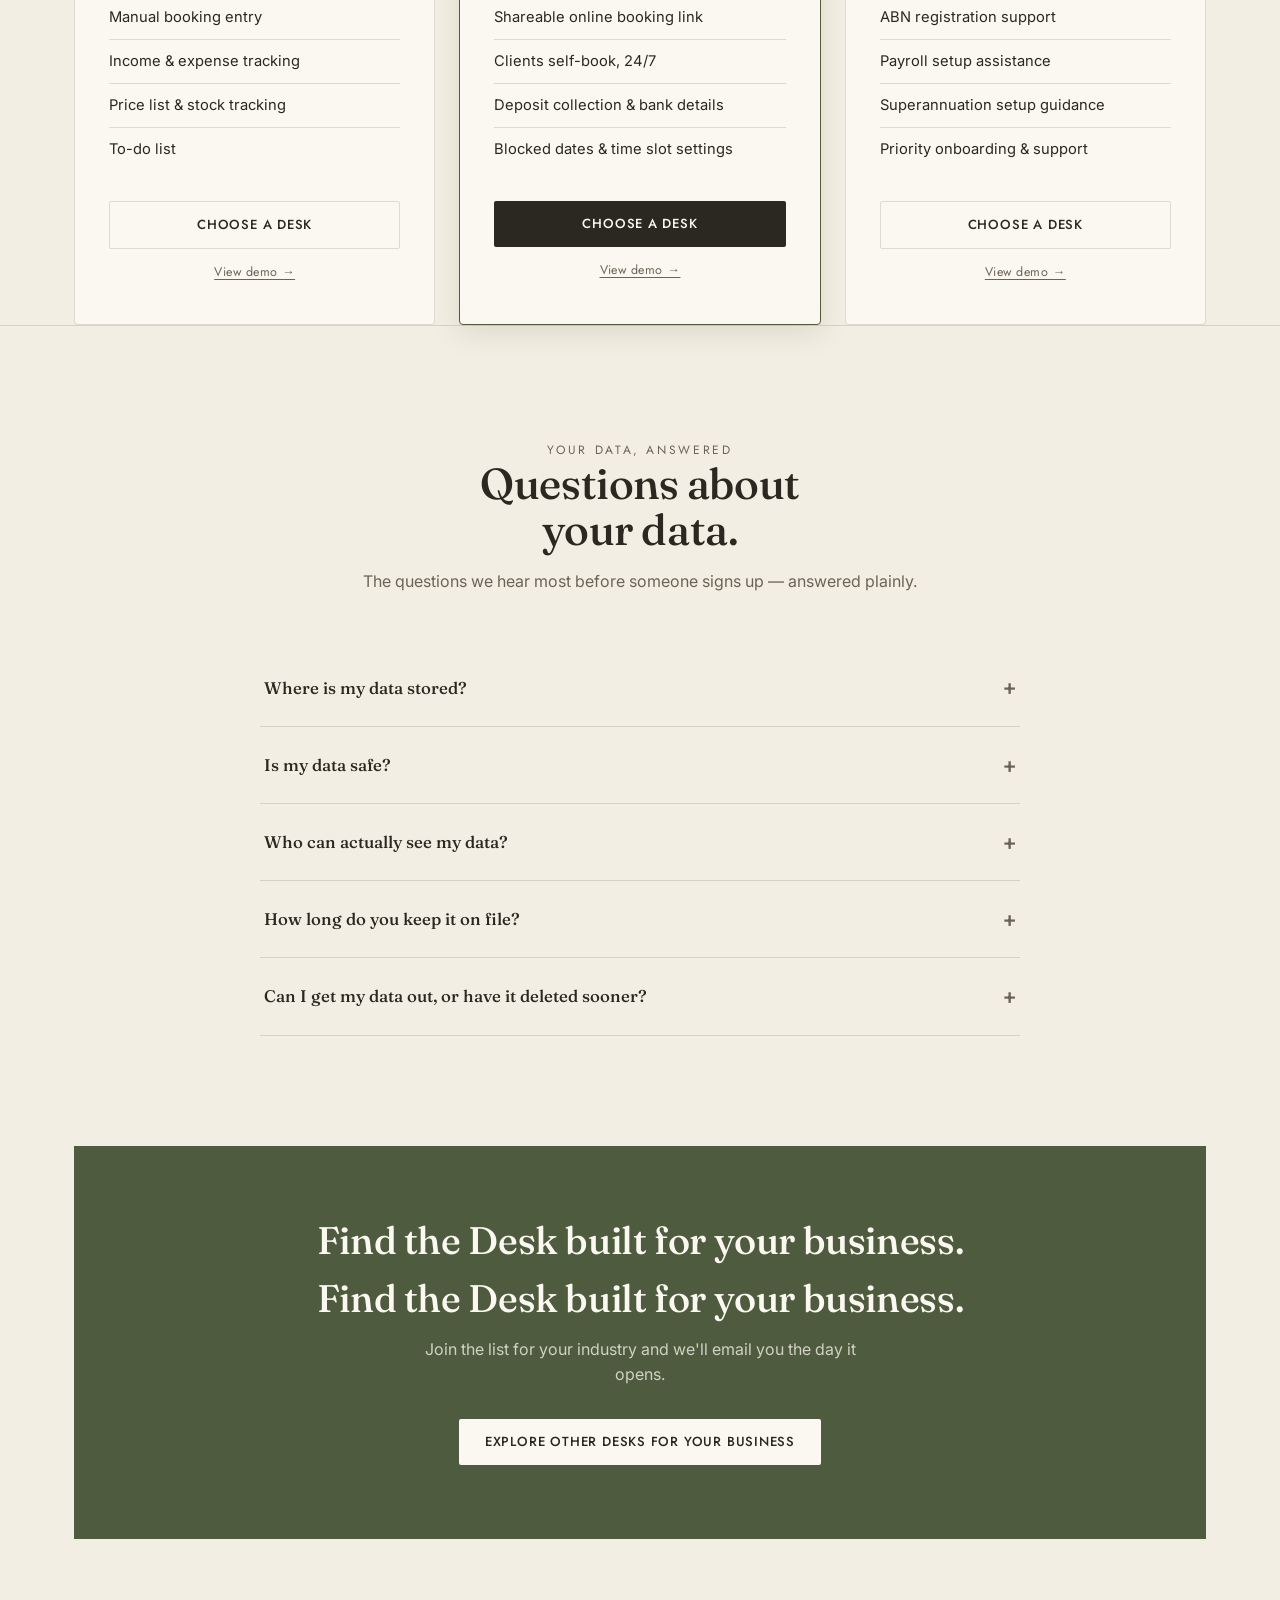
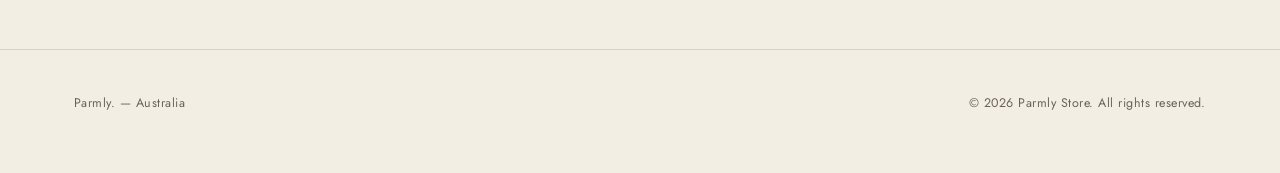
==== commit 04e1b48f: "Remove feature comparison table from index.html Removed feature comparison table and related styles." ====
--- a/index.html
+++ b/index.html
@@ -264,19 +264,6 @@
   .plan-ctas{display:flex;flex-direction:column;gap:10px;margin-top:8px;}
   .plan-demo-link{display:block;text-align:center;font-family:'Jost',sans-serif;font-size:0.78rem;letter-spacing:0.04em;color:var(--ink-soft);text-decoration:underline;text-underline-offset:3px;padding:4px 0;}
   .plan-demo-link:hover{color:var(--moss);}
-
-  /* ---------- Feature comparison table ---------- */
-  .compare-wrap{margin-top:64px;}
-  .compare-wrap h3{font-family:'Fraunces', serif; font-weight:500; font-size:1.4rem; text-align:center; margin-bottom:24px;}
-  .compare-table-wrap{overflow-x:auto; border:1px solid var(--line); border-radius:4px;}
-  .compare-table{width:100%; border-collapse:collapse; font-size:0.86rem;}
-  .compare-table th,.compare-table td{padding:14px 18px; text-align:center; border-bottom:1px solid var(--line);}
-  .compare-table td:first-child,.compare-table th:first-child{text-align:left; font-weight:500;}
-  .compare-table thead th{font-family:'Fraunces', serif; font-weight:500; font-size:1rem; background:var(--paper-raised);}
-  .compare-price{display:block; font-size:0.75rem; color:var(--ink-soft); font-weight:400; margin-top:2px;}
-  .compare-table tbody tr:last-child td{border-bottom:none;}
-  .compare-table td:not(:first-child){color:var(--moss); font-weight:600;}
-
 
   /* ---------- FAQ ---------- */
   .faq{padding:110px 0; border-top:1px solid var(--line);}
@@ -446,33 +433,6 @@
 </div>
 </div>
 
-      <div class="wrap compare-wrap">
-        <div class="section-head" style="margin-bottom:24px;">
-          <h3>Compare all features</h3>
-        </div>
-        <div class="compare-table-wrap">
-          <table class="compare-table">
-            <thead>
-              <tr><th></th><th>Basic<span class="compare-price">$399</span></th><th>Pro<span class="compare-price">$799</span></th><th>Premium<span class="compare-price">$1,499</span></th></tr>
-            </thead>
-            <tbody>
-              <tr><td>Client &amp; booking management</td><td>&#10003;</td><td>&#10003;</td><td>&#10003;</td></tr>
-              <tr><td>Manual booking entry</td><td>&#10003;</td><td>&#10003;</td><td>&#10003;</td></tr>
-              <tr><td>Income &amp; expense tracking</td><td>&#10003;</td><td>&#10003;</td><td>&#10003;</td></tr>
-              <tr><td>Price list &amp; stock tracking</td><td>&#10003;</td><td>&#10003;</td><td>&#10003;</td></tr>
-              <tr><td>To-do list</td><td>&#10003;</td><td>&#10003;</td><td>&#10003;</td></tr>
-              <tr><td>Shareable online booking link</td><td>&mdash;</td><td>&#10003;</td><td>&#10003;</td></tr>
-              <tr><td>Clients self-book, 24/7</td><td>&mdash;</td><td>&#10003;</td><td>&#10003;</td></tr>
-              <tr><td>Deposit collection &amp; bank details</td><td>&mdash;</td><td>&#10003;</td><td>&#10003;</td></tr>
-              <tr><td>Blocked dates &amp; time slot settings</td><td>&mdash;</td><td>&#10003;</td><td>&#10003;</td></tr>
-              <tr><td>ABN registration support</td><td>&mdash;</td><td>&mdash;</td><td>&#10003;</td></tr>
-              <tr><td>Payroll setup assistance</td><td>&mdash;</td><td>&mdash;</td><td>&#10003;</td></tr>
-              <tr><td>Superannuation setup guidance</td><td>&mdash;</td><td>&mdash;</td><td>&#10003;</td></tr>
-              <tr><td>Priority onboarding &amp; support</td><td>&mdash;</td><td>&mdash;</td><td>&#10003;</td></tr>
-            </tbody>
-          </table>
-        </div>
-      </div>
 </section>
 
 <section class="faq" id="faq">
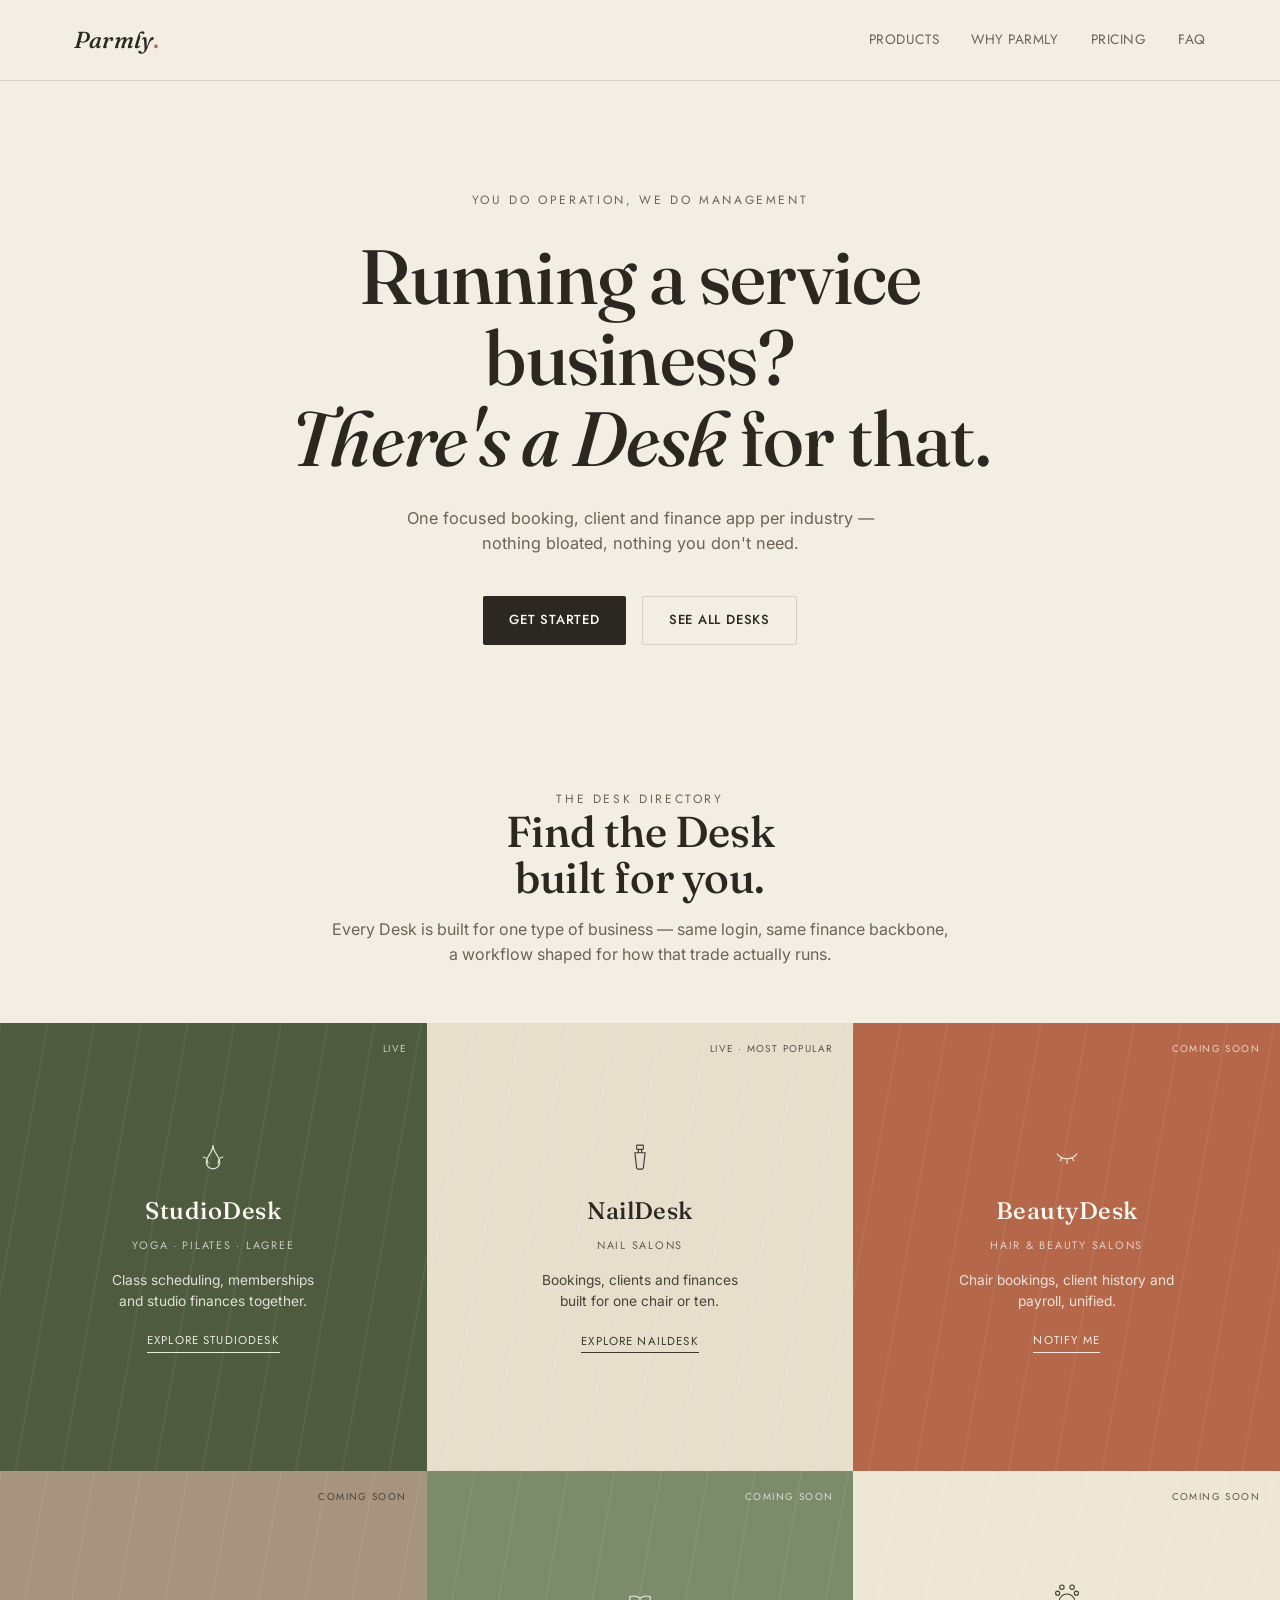
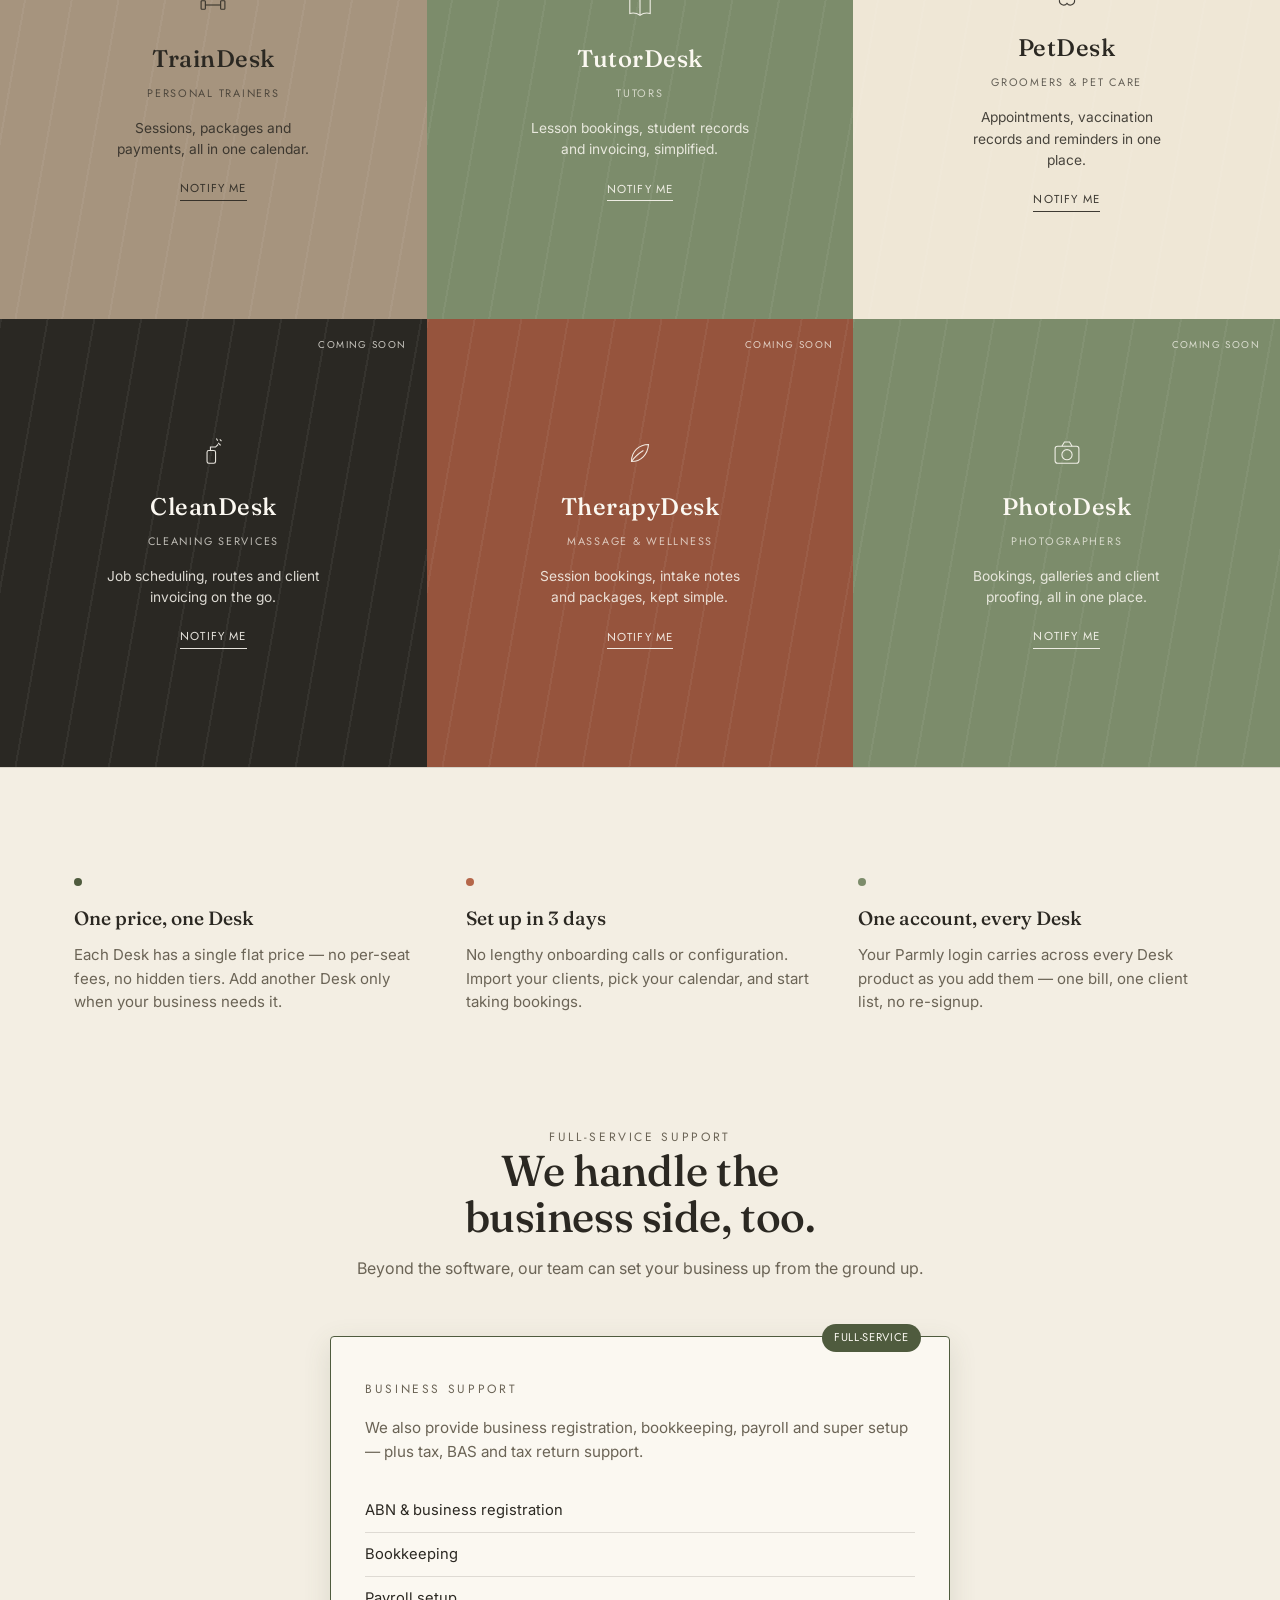
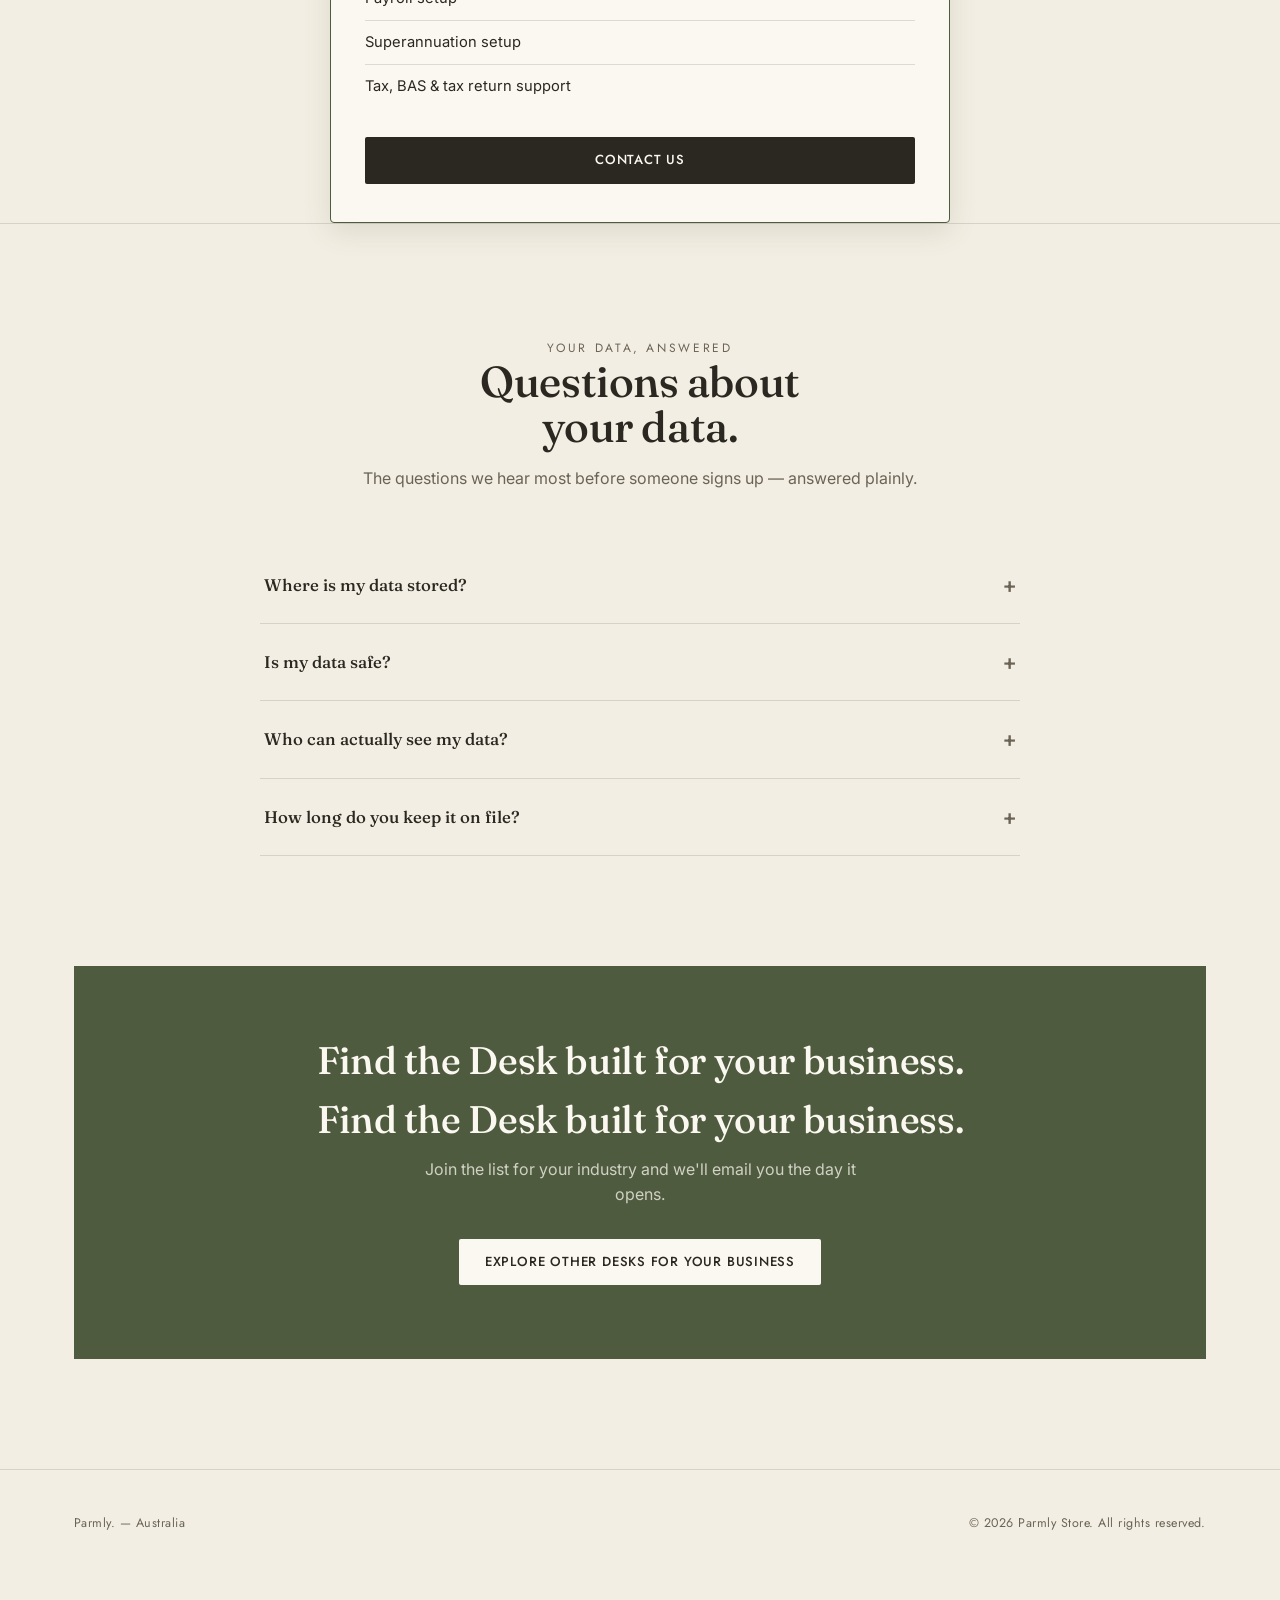
==== commit 9628a506: "Simplify pricing section; remove data-deletion FAQ item" ====
--- a/index.html
+++ b/index.html
@@ -8,427 +8,399 @@
 <link rel="preconnect" href="https://fonts.gstatic.com" crossorigin>
 <link href="https://fonts.googleapis.com/css2?family=Fraunces:ital,opsz,wght@0,9..144,400;0,9..144,500;0,9..144,600;1,9..144,500&family=Jost:wght@400;500;600&family=Inter:wght@400;500;600&display=swap" rel="stylesheet">
 <style>
-  :root{
-    --paper: #F3EEE3;
-    --paper-raised: #FBF8F1;
-    --ink: #2B2822;
-    --ink-soft: #6B6456;
-    --line: rgba(43,40,34,0.14);
-
-    --moss:      #4F5B3E;
-    --cream:     #E7DFCC;
-    --terracotta:#B5674A;
-    --taupe:     #A6947E;
-    --sage:      #7C8C6B;
-    --cream2:    #EFE7D6;
-    --charcoal:  #2A2823;
-    --clay:      #96543D;
-  }
-
-  *{box-sizing:border-box; margin:0; padding:0;}
-  html{scroll-behavior:smooth;}
-  body{
-    background:var(--paper);
-    color:var(--ink);
-    font-family:'Inter', sans-serif;
-    -webkit-font-smoothing:antialiased;
-    line-height:1.55;
-  }
-  img,svg{max-width:100%; display:block;}
-  a{color:inherit;}
-
-  .eyebrow{
-    font-family:'Jost', sans-serif;
-    font-size:0.75rem;
-    letter-spacing:0.22em;
-    text-transform:uppercase;
-    color:var(--ink-soft);
-  }
-  h1,h2{
-    font-family:'Fraunces', serif;
-    font-weight:500;
-    letter-spacing:-0.01em;
-    line-height:1.06;
-  }
-  h1 em, h2 em{font-style:italic; font-weight:500;}
-
-  .wrap{max-width:1180px; margin:0 auto; padding:0 24px;}
-
-  /* ---------- Header ---------- */
-  header{
-    position:sticky; top:0; z-index:50;
-    background:rgba(243,238,227,0.86);
-    backdrop-filter:blur(10px);
-    border-bottom:1px solid var(--line);
-  }
-  .nav{
-    display:flex; align-items:center; justify-content:space-between;
-    padding:22px 24px;
-    max-width:1180px; margin:0 auto;
-  }
-  .logo{
-    font-family:'Fraunces', serif;
-    font-style:italic;
-    font-weight:500;
-    font-size:1.45rem;
-    letter-spacing:0.01em;
-  }
-  .logo .dot{color:var(--terracotta); font-style:normal;}
-  .nav-links{
-    display:flex; gap:32px; align-items:center;
-    font-family:'Jost', sans-serif;
-    font-size:0.85rem;
-    letter-spacing:0.04em;
-    text-transform:uppercase;
-  }
-  .nav-links a{text-decoration:none; color:var(--ink-soft); transition:color .15s;}
-  .nav-links a:hover{color:var(--ink);}
-  .btn{
-    font-family:'Jost', sans-serif;
-    font-weight:500;
-    font-size:0.82rem;
-    letter-spacing:0.06em;
-    text-transform:uppercase;
-    border:none;
-    border-radius:2px;
-    padding:13px 26px;
-    cursor:pointer;
-    text-decoration:none;
-    display:inline-flex;
-    align-items:center;
-    justify-content:center;
-    transition:transform .15s ease, background .15s ease, color .15s ease;
-  }
-  .btn:hover{transform:translateY(-1px);}
-  .btn-solid{background:var(--ink); color:var(--paper-raised);}
-  .btn-outline{background:transparent; color:var(--ink); border:1px solid var(--line);}
-
-  @media (max-width:720px){ .nav-links{display:none;} }
-
-  /* ---------- Hero ---------- */
-  .hero{padding:110px 0 70px; text-align:center;}
-  .hero .eyebrow{display:block; margin-bottom:26px;}
-  .hero h1{
-    font-size:clamp(2.5rem, 6.4vw, 4.8rem);
-    max-width:860px;
-    margin:0 auto 26px;
-  }
-  .hero p{
-    max-width:500px;
-    margin:0 auto 40px;
-    color:var(--ink-soft);
-    font-size:1.02rem;
-  }
-  .hero-ctas{display:flex; gap:16px; justify-content:center; flex-wrap:wrap;}
-
-  /* ---------- Directory: flush mosaic ---------- */
-  .directory{padding:70px 0 0;}
-  .section-head{max-width:620px; margin:0 auto 56px; text-align:center;}
-  .section-head .eyebrow{margin-bottom:16px;}
-  .section-head h2{font-size:clamp(1.9rem, 3.8vw, 2.7rem); margin-bottom:16px;}
-  .section-head p{color:var(--ink-soft); font-size:1rem;}
-
-  .mosaic{
-    display:grid;
-    grid-template-columns:repeat(3, 1fr);
-  }
-  @media (max-width:860px){ .mosaic{grid-template-columns:repeat(2,1fr);} }
-  @media (max-width:520px){ .mosaic{grid-template-columns:1fr;} }
-
-  .tile{
-    position:relative;
-    aspect-ratio:1 / 1.05;
-    display:flex;
-    flex-direction:column;
-    align-items:center;
-    justify-content:center;
-    text-align:center;
-    padding:30px 22px;
-    overflow:hidden;
-    opacity:0;
-    transform:translateY(16px);
-    transition:opacity .6s ease, transform .6s ease;
-  }
-  .tile.show{opacity:1; transform:translateY(0);}
-
-  /* soft dappled light overlay */
-  .tile::before{
-    content:"";
-    position:absolute; inset:0;
-    background:repeating-linear-gradient(
-      100deg,
-      rgba(255,255,255,0.05) 0px,
-      rgba(255,255,255,0.05) 2px,
-      transparent 2px,
-      transparent 46px
-    );
-    pointer-events:none;
-  }
-
-  .tile .status{
-    position:absolute;
-    top:18px; right:20px;
-    font-family:'Jost', sans-serif;
-    font-size:0.62rem;
-    letter-spacing:0.14em;
-    text-transform:uppercase;
-    opacity:0.75;
-  }
-
-  .tile .icon{
-    width:34px; height:34px;
-    margin-bottom:18px;
-    opacity:0.9;
-  }
-  .tile .name{
-    font-family:'Fraunces', serif;
-    font-weight:500;
-    font-size:1.5rem;
-    letter-spacing:0.02em;
-    margin-bottom:8px;
-  }
-  .tile .vertical{
-    font-family:'Jost', sans-serif;
-    font-size:0.68rem;
-    letter-spacing:0.16em;
-    text-transform:uppercase;
-    opacity:0.7;
-    margin-bottom:16px;
-  }
-  .tile .copy{
-    font-size:0.86rem;
-    max-width:220px;
-    opacity:0.85;
-    margin-bottom:20px;
-  }
-  .tile .tile-cta{
-    font-family:'Jost', sans-serif;
-    font-size:0.72rem;
-    letter-spacing:0.1em;
-    text-transform:uppercase;
-    text-decoration:none;
-    border-bottom:1px solid currentColor;
-    padding-bottom:2px;
-    opacity:0.9;
-    transition:opacity .15s ease;
-  }
-  .tile .tile-cta:hover{opacity:1;}
-
-  .tile.on-light{background:var(--cream); color:var(--ink);}
-  .tile.on-light2{background:var(--cream2); color:var(--ink);}
-  .tile.on-dark{background:var(--moss); color:var(--paper-raised);}
-  .tile.on-terra{background:var(--terracotta); color:var(--paper-raised);}
-  .tile.on-taupe{background:var(--taupe); color:var(--ink);}
-  .tile.on-sage{background:var(--sage); color:var(--paper-raised);}
-  .tile.on-charcoal{background:var(--charcoal); color:var(--paper-raised);}
-  .tile.on-clay{background:var(--clay); color:var(--paper-raised);}
-
-  /* ---------- Features ---------- */
-  .features{padding:110px 0; border-top:1px solid var(--line); margin-top:0;}
-  .feat-grid{display:grid; grid-template-columns:repeat(3,1fr); gap:44px;}
-  @media (max-width:820px){ .feat-grid{grid-template-columns:1fr;} }
-  .feat-dot{width:8px; height:8px; border-radius:50%; margin-bottom:18px;}
-  .feat h3{font-family:'Fraunces', serif; font-weight:500; font-size:1.2rem; margin-bottom:10px;}
-  .feat p{color:var(--ink-soft); font-size:0.94rem;}
-
-  /* ---------- Pricing ---------- */
-  .plans{
-    display:grid; grid-template-columns:repeat(3,1fr); gap:24px;
-    max-width:1180px; margin:0 auto;
-  }
-  @media (max-width:980px){ .plans{grid-template-columns:1fr 1fr;} }
-  @media (max-width:720px){ .plans{grid-template-columns:1fr;} }
-  .plan-card{
-    position:relative;
-    background:var(--paper-raised);
-    border:1px solid var(--line);
-    border-radius:4px;
-    padding:38px 34px;
-  }
-  .plan-featured{border:1px solid var(--moss); box-shadow:0 8px 28px rgba(79,91,62,0.14);}
-  .plan-badge{
-    position:absolute; top:-13px; right:28px;
-    background:var(--moss); color:var(--paper-raised);
-    font-family:'Jost', sans-serif; font-size:0.7rem; letter-spacing:0.06em; text-transform:uppercase;
-    padding:5px 12px; border-radius:20px;
-  }
-  .plan-price{font-family:'Fraunces', serif; font-weight:500; font-size:2.6rem; margin:14px 0 2px;}
-  .plan-note{color:var(--ink-soft); font-size:0.85rem; margin-bottom:26px;}
-  .plan-features{list-style:none; margin-bottom:30px;}
-  .plan-features li{
-    padding:10px 0; border-top:1px solid var(--line);
-    font-size:0.92rem;
-  }
-  .plan-features li:first-child{border-top:none;}
-  .plan-card .btn{width:100%;}
-  .plan-ctas{display:flex;flex-direction:column;gap:10px;margin-top:8px;}
-  .plan-demo-link{display:block;text-align:center;font-family:'Jost',sans-serif;font-size:0.78rem;letter-spacing:0.04em;color:var(--ink-soft);text-decoration:underline;text-underline-offset:3px;padding:4px 0;}
-  .plan-demo-link:hover{color:var(--moss);}
-
-  /* ---------- FAQ ---------- */
-  .faq{padding:110px 0; border-top:1px solid var(--line);}
-  .faq-list{max-width:760px; margin:0 auto;}
-  .faq-item{border-bottom:1px solid var(--line);}
-  .faq-item summary{
-    list-style:none; cursor:pointer;
-    display:flex; align-items:center; justify-content:space-between; gap:20px;
-    padding:22px 4px;
-    font-family:'Fraunces', serif; font-weight:500; font-size:1.05rem;
-  }
-  .faq-item summary::-webkit-details-marker{display:none;}
-  .faq-item summary::after{
-    content:"+"; font-family:'Jost',sans-serif; font-size:1.3rem; color:var(--ink-soft); flex-shrink:0;
-  }
-  .faq-item[open] summary::after{content:"–";}
-  .faq-item p{
-    color:var(--ink-soft); font-size:0.92rem; padding:0 4px 22px; max-width:640px;
-  }
-
-  /* ---------- CTA band ---------- */
-  .cta-band{
-    background:var(--moss);
-    color:var(--paper-raised);
-    margin:0 24px 110px;
-    padding:74px 40px;
-    text-align:center;
-    max-width:1132px;
-    margin-left:auto; margin-right:auto;
-  }
-  .cta-band h2{color:var(--paper-raised); font-size:clamp(1.8rem,3.6vw,2.4rem); margin-bottom:18px;}
-  .cta-band p{color:rgba(251,248,241,0.75); max-width:460px; margin:0 auto 32px;}
-  .cta-band .btn-solid{background:var(--paper-raised); color:var(--ink);}
-
-  footer{border-top:1px solid var(--line); padding:44px 0 60px;}
-  .foot-row{
-    display:flex; justify-content:space-between; align-items:center;
-    flex-wrap:wrap; gap:14px;
-    font-family:'Jost', sans-serif;
-    font-size:0.78rem;
-    letter-spacing:0.04em;
-    color:var(--ink-soft);
-  }
-
-  /* ---------- Notify modal ---------- */
-  .modal-overlay{position:fixed;inset:0;background:rgba(43,40,34,0.55);display:none;align-items:center;justify-content:center;padding:20px;z-index:999;}
-  .modal-overlay.open{display:flex;}
-  .modal-card{background:var(--paper-raised);border-radius:4px;padding:34px;max-width:380px;width:100%;position:relative;}
-  .modal-close{position:absolute;top:14px;right:14px;background:none;border:none;font-size:22px;cursor:pointer;color:var(--ink-soft);line-height:1;}
-  .modal-card h3{font-family:'Fraunces',serif;font-weight:500;margin:8px 0 6px;font-size:1.3rem;}
-  .modal-sub{font-size:0.85rem;color:var(--ink-soft);margin-bottom:20px;}
-  .modal-card form{display:flex;flex-direction:column;gap:11px;}
-  .modal-card input{font-size:0.85rem;padding:11px 13px;border-radius:3px;border:1px solid var(--line);font-family:inherit;background:var(--paper);color:var(--ink);}
-  .modal-card .btn{margin-top:8px;width:100%;}
-  .modal-thanks{font-size:0.9rem;color:var(--moss);font-weight:500;}
+:root{
+--paper: #F3EEE3;
+--paper-raised: #FBF8F1;
+--ink: #2B2822;
+--ink-soft: #6B6456;
+--line: rgba(43,40,34,0.14);
+
+--moss: #4F5B3E;
+--cream: #E7DFCC;
+--terracotta:#B5674A;
+--taupe: #A6947E;
+--sage: #7C8C6B;
+--cream2: #EFE7D6;
+--charcoal: #2A2823;
+--clay: #96543D;
+}
+
+*{box-sizing:border-box; margin:0; padding:0;}
+html{scroll-behavior:smooth;}
+body{
+background:var(--paper);
+color:var(--ink);
+font-family:'Inter', sans-serif;
+-webkit-font-smoothing:antialiased;
+line-height:1.55;
+}
+img,svg{max-width:100%; display:block;}
+a{color:inherit;}
+
+.eyebrow{
+font-family:'Jost', sans-serif;
+font-size:0.75rem;
+letter-spacing:0.22em;
+text-transform:uppercase;
+color:var(--ink-soft);
+}
+h1,h2{
+font-family:'Fraunces', serif;
+font-weight:500;
+letter-spacing:-0.01em;
+line-height:1.06;
+}
+h1 em, h2 em{font-style:italic; font-weight:500;}
+
+.wrap{max-width:1180px; margin:0 auto; padding:0 24px;}
+
+/* ---------- Header ---------- */
+header{
+position:sticky; top:0; z-index:50;
+background:rgba(243,238,227,0.86);
+backdrop-filter:blur(10px);
+border-bottom:1px solid var(--line);
+}
+.nav{
+display:flex; align-items:center; justify-content:space-between;
+padding:22px 24px;
+max-width:1180px; margin:0 auto;
+}
+.logo{
+font-family:'Fraunces', serif;
+font-style:italic;
+font-weight:500;
+font-size:1.45rem;
+letter-spacing:0.01em;
+}
+.logo .dot{color:var(--terracotta); font-style:normal;}
+.nav-links{
+display:flex; gap:32px; align-items:center;
+font-family:'Jost', sans-serif;
+font-size:0.85rem;
+letter-spacing:0.04em;
+text-transform:uppercase;
+}
+.nav-links a{text-decoration:none; color:var(--ink-soft); transition:color .15s;}
+.nav-links a:hover{color:var(--ink);}
+.btn{
+font-family:'Jost', sans-serif;
+font-weight:500;
+font-size:0.82rem;
+letter-spacing:0.06em;
+text-transform:uppercase;
+border:none;
+border-radius:2px;
+padding:13px 26px;
+cursor:pointer;
+text-decoration:none;
+display:inline-flex;
+align-items:center;
+justify-content:center;
+transition:transform .15s ease, background .15s ease, color .15s ease;
+}
+.btn:hover{transform:translateY(-1px);}
+.btn-solid{background:var(--ink); color:var(--paper-raised);}
+.btn-outline{background:transparent; color:var(--ink); border:1px solid var(--line);}
+
+@media (max-width:720px){ .nav-links{display:none;} }
+
+/* ---------- Hero ---------- */
+.hero{padding:110px 0 70px; text-align:center;}
+.hero .eyebrow{display:block; margin-bottom:26px;}
+.hero h1{
+font-size:clamp(2.5rem, 6.4vw, 4.8rem);
+max-width:860px;
+margin:0 auto 26px;
+}
+.hero p{
+max-width:500px;
+margin:0 auto 40px;
+color:var(--ink-soft);
+font-size:1.02rem;
+}
+.hero-ctas{display:flex; gap:16px; justify-content:center; flex-wrap:wrap;}
+
+/* ---------- Directory: flush mosaic ---------- */
+.directory{padding:70px 0 0;}
+.section-head{max-width:620px; margin:0 auto 56px; text-align:center;}
+.section-head .eyebrow{margin-bottom:16px;}
+.section-head h2{font-size:clamp(1.9rem, 3.8vw, 2.7rem); margin-bottom:16px;}
+.section-head p{color:var(--ink-soft); font-size:1rem;}
+
+.mosaic{
+display:grid;
+grid-template-columns:repeat(3, 1fr);
+}
+@media (max-width:860px){ .mosaic{grid-template-columns:repeat(2,1fr);} }
+@media (max-width:520px){ .mosaic{grid-template-columns:1fr;} }
+
+.tile{
+position:relative;
+aspect-ratio:1 / 1.05;
+display:flex;
+flex-direction:column;
+align-items:center;
+justify-content:center;
+text-align:center;
+padding:30px 22px;
+overflow:hidden;
+opacity:0;
+transform:translateY(16px);
+transition:opacity .6s ease, transform .6s ease;
+}
+.tile.show{opacity:1; transform:translateY(0);}
+
+/* soft dappled light overlay */
+.tile::before{
+content:"";
+position:absolute; inset:0;
+background:repeating-linear-gradient(
+100deg,
+rgba(255,255,255,0.05) 0px,
+rgba(255,255,255,0.05) 2px,
+transparent 2px,
+transparent 46px
+);
+pointer-events:none;
+}
+
+.tile .status{
+position:absolute;
+top:18px; right:20px;
+font-family:'Jost', sans-serif;
+font-size:0.62rem;
+letter-spacing:0.14em;
+text-transform:uppercase;
+opacity:0.75;
+}
+
+.tile .icon{
+width:34px; height:34px;
+margin-bottom:18px;
+opacity:0.9;
+}
+.tile .name{
+font-family:'Fraunces', serif;
+font-weight:500;
+font-size:1.5rem;
+letter-spacing:0.02em;
+margin-bottom:8px;
+}
+.tile .vertical{
+font-family:'Jost', sans-serif;
+font-size:0.68rem;
+letter-spacing:0.16em;
+text-transform:uppercase;
+opacity:0.7;
+margin-bottom:16px;
+}
+.tile .copy{
+font-size:0.86rem;
+max-width:220px;
+opacity:0.85;
+margin-bottom:20px;
+}
+.tile .tile-cta{
+font-family:'Jost', sans-serif;
+font-size:0.72rem;
+letter-spacing:0.1em;
+text-transform:uppercase;
+text-decoration:none;
+border-bottom:1px solid currentColor;
+padding-bottom:2px;
+opacity:0.9;
+transition:opacity .15s ease;
+}
+.tile .tile-cta:hover{opacity:1;}
+
+.tile.on-light{background:var(--cream); color:var(--ink);}
+.tile.on-light2{background:var(--cream2); color:var(--ink);}
+.tile.on-dark{background:var(--moss); color:var(--paper-raised);}
+.tile.on-terra{background:var(--terracotta); color:var(--paper-raised);}
+.tile.on-taupe{background:var(--taupe); color:var(--ink);}
+.tile.on-sage{background:var(--sage); color:var(--paper-raised);}
+.tile.on-charcoal{background:var(--charcoal); color:var(--paper-raised);}
+.tile.on-clay{background:var(--clay); color:var(--paper-raised);}
+
+/* ---------- Features ---------- */
+.features{padding:110px 0; border-top:1px solid var(--line); margin-top:0;}
+.feat-grid{display:grid; grid-template-columns:repeat(3,1fr); gap:44px;}
+@media (max-width:820px){ .feat-grid{grid-template-columns:1fr;} }
+.feat-dot{width:8px; height:8px; border-radius:50%; margin-bottom:18px;}
+.feat h3{font-family:'Fraunces', serif; font-weight:500; font-size:1.2rem; margin-bottom:10px;}
+.feat p{color:var(--ink-soft); font-size:0.94rem;}
+
+/* ---------- Pricing / Full-service ---------- */
+.plans{
+display:grid; grid-template-columns:repeat(3,1fr); gap:24px;
+max-width:1180px; margin:0 auto;
+}
+@media (max-width:980px){ .plans{grid-template-columns:1fr 1fr;} }
+@media (max-width:720px){ .plans{grid-template-columns:1fr;} }
+.plan-card{
+position:relative;
+background:var(--paper-raised);
+border:1px solid var(--line);
+border-radius:4px;
+padding:38px 34px;
+}
+.plan-featured{border:1px solid var(--moss); box-shadow:0 8px 28px rgba(79,91,62,0.14);}
+.plan-badge{
+position:absolute; top:-13px; right:28px;
+background:var(--moss); color:var(--paper-raised);
+font-family:'Jost', sans-serif; font-size:0.7rem; letter-spacing:0.06em; text-transform:uppercase;
+padding:5px 12px; border-radius:20px;
+}
+.plan-price{font-family:'Fraunces', serif; font-weight:500; font-size:2.6rem; margin:14px 0 2px;}
+.plan-note{color:var(--ink-soft); font-size:0.85rem; margin-bottom:26px;}
+.plan-features{list-style:none; margin-bottom:30px;}
+.plan-features li{
+padding:10px 0; border-top:1px solid var(--line);
+font-size:0.92rem;
+}
+.plan-features li:first-child{border-top:none;}
+.plan-card .btn{width:100%;}
+.plan-ctas{display:flex;flex-direction:column;gap:10px;margin-top:8px;}
+.plan-demo-link{display:block;text-align:center;font-family:'Jost',sans-serif;font-size:0.78rem;letter-spacing:0.04em;color:var(--ink-soft);text-decoration:underline;text-underline-offset:3px;padding:4px 0;}
+.plan-demo-link:hover{color:var(--moss);}
+
+/* ---------- FAQ ---------- */
+.faq{padding:110px 0; border-top:1px solid var(--line);}
+.faq-list{max-width:760px; margin:0 auto;}
+.faq-item{border-bottom:1px solid var(--line);}
+.faq-item summary{
+list-style:none; cursor:pointer;
+display:flex; align-items:center; justify-content:space-between; gap:20px;
+padding:22px 4px;
+font-family:'Fraunces', serif; font-weight:500; font-size:1.05rem;
+}
+.faq-item summary::-webkit-details-marker{display:none;}
+.faq-item summary::after{
+content:"+"; font-family:'Jost',sans-serif; font-size:1.3rem; color:var(--ink-soft); flex-shrink:0;
+}
+.faq-item[open] summary::after{content:"–";}
+.faq-item p{
+color:var(--ink-soft); font-size:0.92rem; padding:0 4px 22px; max-width:640px;
+}
+
+/* ---------- CTA band ---------- */
+.cta-band{
+background:var(--moss);
+color:var(--paper-raised);
+margin:0 24px 110px;
+padding:74px 40px;
+text-align:center;
+max-width:1132px;
+margin-left:auto; margin-right:auto;
+}
+.cta-band h2{color:var(--paper-raised); font-size:clamp(1.8rem,3.6vw,2.4rem); margin-bottom:18px;}
+.cta-band p{color:rgba(251,248,241,0.75); max-width:460px; margin:0 auto 32px;}
+.cta-band .btn-solid{background:var(--paper-raised); color:var(--ink);}
+
+footer{border-top:1px solid var(--line); padding:44px 0 60px;}
+.foot-row{
+display:flex; justify-content:space-between; align-items:center;
+flex-wrap:wrap; gap:14px;
+font-family:'Jost', sans-serif;
+font-size:0.78rem;
+letter-spacing:0.04em;
+color:var(--ink-soft);
+}
+
+/* ---------- Notify modal ---------- */
+.modal-overlay{position:fixed;inset:0;background:rgba(43,40,34,0.55);display:none;align-items:center;justify-content:center;padding:20px;z-index:999;}
+.modal-overlay.open{display:flex;}
+.modal-card{background:var(--paper-raised);border-radius:4px;padding:34px;max-width:380px;width:100%;position:relative;}
+.modal-close{position:absolute;top:14px;right:14px;background:none;border:none;font-size:22px;cursor:pointer;color:var(--ink-soft);line-height:1;}
+.modal-card h3{font-family:'Fraunces',serif;font-weight:500;margin:8px 0 6px;font-size:1.3rem;}
+.modal-sub{font-size:0.85rem;color:var(--ink-soft);margin-bottom:20px;}
+.modal-card form{display:flex;flex-direction:column;gap:11px;}
+.modal-card input{font-size:0.85rem;padding:11px 13px;border-radius:3px;border:1px solid var(--line);font-family:inherit;background:var(--paper);color:var(--ink);}
+.modal-card .btn{margin-top:8px;width:100%;}
+.modal-thanks{font-size:0.9rem;color:var(--moss);font-weight:500;}
 </style>
 </head>
 <body>
 
 <header>
-  <div class="nav">
-    <div class="logo">Parmly<span class="dot">.</span></div>
-    <div class="nav-links">
-      <a href="#directory">Products</a>
-      <a href="#features">Why Parmly</a>
-      <a href="#pricing">Pricing</a>
-      <a href="#faq">FAQ</a>
-    </div>
-    </div>
+<div class="nav">
+<div class="logo">Parmly<span class="dot">.</span></div>
+<div class="nav-links">
+<a href="#directory">Products</a>
+<a href="#features">Why Parmly</a>
+<a href="#pricing">Pricing</a>
+<a href="#faq">FAQ</a>
+</div>
+</div>
 </header>
 
 <section class="hero">
-  <div class="wrap">
-    <span class="eyebrow">You do operation, we do management</span>
-    <h1>Running a service business?<br><em>There's a Desk</em> for that.</h1>
-    <p>One focused booking, client and finance app per industry — nothing bloated, nothing you don't need.</p>
-    <div class="hero-ctas">
-      <a href="#directory" class="btn btn-solid">Get started</a>
-      <a href="#directory" class="btn btn-outline">See all Desks</a>
-    </div>
-  </div>
+<div class="wrap">
+<span class="eyebrow">You do operation, we do management</span>
+<h1>Running a service business?<br><em>There's a Desk</em> for that.</h1>
+<p>One focused booking, client and finance app per industry — nothing bloated, nothing you don't need.</p>
+<div class="hero-ctas">
+<a href="#directory" class="btn btn-solid">Get started</a>
+<a href="#directory" class="btn btn-outline">See all Desks</a>
+</div>
+</div>
 </section>
 
 <section class="directory" id="directory">
-  <div class="wrap">
-    <div class="section-head">
-      <span class="eyebrow">The desk directory</span>
-      <h2>Find the Desk<br>built for you.</h2>
-      <p>Every Desk is built for one type of business — same login, same finance backbone, a workflow shaped for how that trade actually runs.</p>
-    </div>
-  </div>
-
-  <div class="mosaic" id="mosaic"></div>
+<div class="wrap">
+<div class="section-head">
+<span class="eyebrow">The desk directory</span>
+<h2>Find the Desk<br>built for you.</h2>
+<p>Every Desk is built for one type of business — same login, same finance backbone, a workflow shaped for how that trade actually runs.</p>
+</div>
+</div>
+
+<div class="mosaic" id="mosaic"></div>
 </section>
 
 <section class="features" id="features">
-  <div class="wrap">
-    <div class="feat-grid">
-      <div class="feat">
-        <div class="feat-dot" style="background:var(--moss)"></div>
-        <h3>One price, one Desk</h3>
-        <p>Each Desk has a single flat price — no per-seat fees, no hidden tiers. Add another Desk only when your business needs it.</p>
-      </div>
-      <div class="feat">
-        <div class="feat-dot" style="background:var(--terracotta)"></div>
-        <h3>Set up in 3 days</h3>
-        <p>No lengthy onboarding calls or configuration. Import your clients, pick your calendar, and start taking bookings.</p>
-      </div>
-      <div class="feat">
-        <div class="feat-dot" style="background:var(--sage)"></div>
-        <h3>One account, every Desk</h3>
-        <p>Your Parmly login carries across every Desk product as you add them — one bill, one client list, no re-signup.</p>
-      </div>
-    </div>
-  </div>
+<div class="wrap">
+<div class="feat-grid">
+<div class="feat">
+<div class="feat-dot" style="background:var(--moss)"></div>
+<h3>One price, one Desk</h3>
+<p>Each Desk has a single flat price — no per-seat fees, no hidden tiers. Add another Desk only when your business needs it.</p>
+</div>
+<div class="feat">
+<div class="feat-dot" style="background:var(--terracotta)"></div>
+<h3>Set up in 3 days</h3>
+<p>No lengthy onboarding calls or configuration. Import your clients, pick your calendar, and start taking bookings.</p>
+</div>
+<div class="feat">
+<div class="feat-dot" style="background:var(--sage)"></div>
+<h3>One account, every Desk</h3>
+<p>Your Parmly login carries across every Desk product as you add them — one bill, one client list, no re-signup.</p>
+</div>
+</div>
+</div>
 </section>
-
 
 <section class="pricing" id="pricing">
 <div class="wrap">
 <div class="section-head">
-<span class="eyebrow">Simple, flat pricing</span>
-<h2>One flat price.<br>Pick your plan.</h2>
-<p>Every Desk comes in three plans. Pay once — no subscriptions, no per-seat fees, no surprise renewals.</p>
-</div>
-<div class="plans">
-<div class="plan-card">
-<span class="eyebrow">Basic</span>
-<div class="plan-price">$399</div>
-<p class="plan-note">One-time payment</p>
+<span class="eyebrow">Full-service support</span>
+<h2>We handle the<br>business side, too.</h2>
+<p>Beyond the software, our team can set your business up from the ground up.</p>
+</div>
+<div class="plans" style="grid-template-columns:1fr; max-width:620px;">
+<div class="plan-card plan-featured">
+<span class="plan-badge">Full-Service</span>
+<span class="eyebrow">Business support</span>
+<p class="plan-note" style="margin-top:16px; font-size:0.95rem;">We also provide business registration, bookkeeping, payroll and super setup — plus tax, BAS and tax return support.</p>
 <ul class="plan-features">
-<li>Client &amp; booking management</li>
-<li>Manual booking entry</li>
-<li>Income &amp; expense tracking</li>
-<li>Price list &amp; stock tracking</li>
-<li>To-do list</li>
+<li>ABN &amp; business registration</li>
+<li>Bookkeeping</li>
+<li>Payroll setup</li>
+<li>Superannuation setup</li>
+<li>Tax, BAS &amp; tax return support</li>
 </ul>
-<div class="plan-ctas"><a href="#directory" class="btn btn-outline">Choose a Desk</a><a href="#" class="plan-demo-link">View demo →</a></div>
-</div>
-<div class="plan-card plan-featured">
-<span class="plan-badge">Most popular</span>
-<span class="eyebrow">Pro</span>
-<div class="plan-price">$799</div>
-<p class="plan-note">One-time payment</p>
-<ul class="plan-features">
-<li>Everything in Basic, plus:</li>
-<li>Shareable online booking link</li>
-<li>Clients self-book, 24/7</li>
-<li>Deposit collection &amp; bank details</li>
-<li>Blocked dates &amp; time slot settings</li>
-</ul>
-<div class="plan-ctas"><a href="#directory" class="btn btn-solid">Choose a Desk</a><a href="#" class="plan-demo-link">View demo →</a></div>
-</div>
-<div class="plan-card">
-<span class="eyebrow">Premium</span>
-<div class="plan-price">$1,499</div>
-<p class="plan-note">One-time payment</p>
-<ul class="plan-features">
-<li>Everything in Pro, plus:</li>
-<li>ABN registration support</li>
-<li>Payroll setup assistance</li>
-<li>Superannuation setup guidance</li>
-<li>Priority onboarding &amp; support</li>
-</ul>
-<div class="plan-ctas"><a href="#directory" class="btn btn-outline">Choose a Desk</a><a href="#" class="plan-demo-link">View demo →</a></div>
+<div class="plan-ctas"><a href="mailto:account@ollieconsult.com" class="btn btn-solid">Contact us</a></div>
 </div>
 </div>
 </div>
@@ -436,156 +408,152 @@
 </section>
 
 <section class="faq" id="faq">
-  <div class="wrap">
-    <div class="section-head">
-      <span class="eyebrow">Your data, answered</span>
-      <h2>Questions about<br>your data.</h2>
-      <p>The questions we hear most before someone signs up — answered plainly.</p>
-    </div>
-    <div class="faq-list">
-      <details class="faq-item">
-        <summary>Where is my data stored?</summary>
-        <p>In a managed Postgres database hosted in Sydney, Australia. The app itself is served from a global network for speed, but every client record, booking, and financial entry you create lives in that Sydney-region database.</p>
-      </details>
-      <details class="faq-item">
-        <summary>Is my data safe?</summary>
-        <p>Yes. All traffic between your device and our servers is encrypted (HTTPS/TLS), and data is encrypted at rest. Each business's data is isolated from every other business on the platform — there's no shared access between accounts.</p>
-      </details>
-      <details class="faq-item">
-        <summary>Who can actually see my data?</summary>
-        <p>Only you and anyone you invite into your account. We don't sell or share your business data with third parties, and our team doesn't look at your data unless you contact us for support and ask us to.</p>
-      </details>
-      <details class="faq-item">
-        <summary>How long do you keep it on file?</summary>
-        <p>For as long as your account stays active. If you ever cancel, we hold your data for a short window in case you want to export it or come back — after that it's permanently deleted from our systems.</p>
-      </details>
-      <details class="faq-item">
-        <summary>Can I get my data out, or have it deleted sooner?</summary>
-        <p>Yes, any time. Email us and we'll send a full export of everything you've entered, or delete your data on request — you don't need to wait it out.</p>
-      </details>
-    </div>
-  </div>
+<div class="wrap">
+<div class="section-head">
+<span class="eyebrow">Your data, answered</span>
+<h2>Questions about<br>your data.</h2>
+<p>The questions we hear most before someone signs up — answered plainly.</p>
+</div>
+<div class="faq-list">
+<details class="faq-item">
+<summary>Where is my data stored?</summary>
+<p>In a managed Postgres database hosted in Sydney, Australia. The app itself is served from a global network for speed, but every client record, booking, and financial entry you create lives in that Sydney-region database.</p>
+</details>
+<details class="faq-item">
+<summary>Is my data safe?</summary>
+<p>Yes. All traffic between your device and our servers is encrypted (HTTPS/TLS), and data is encrypted at rest. Each business's data is isolated from every other business on the platform — there's no shared access between accounts.</p>
+</details>
+<details class="faq-item">
+<summary>Who can actually see my data?</summary>
+<p>Only you and anyone you invite into your account. We don't sell or share your business data with third parties, and our team doesn't look at your data unless you contact us for support and ask us to.</p>
+</details>
+<details class="faq-item">
+<summary>How long do you keep it on file?</summary>
+<p>For as long as your account stays active. If you ever cancel, we hold your data for a short window in case you want to export it or come back — after that it's permanently deleted from our systems.</p>
+</details>
+</div>
+</div>
 </section>
 
 <div class="cta-band">
-    <h2>Find the Desk built for your business.</h2>
-  <h2>Find the Desk built for your business.</h2>
-  <p>Join the list for your industry and we'll email you the day it opens.</p>
-  <a href="mailto:account@ollieconsult.com" class="btn btn-solid">Explore other Desks for your business</a>
+<h2>Find the Desk built for your business.</h2>
+<h2>Find the Desk built for your business.</h2>
+<p>Join the list for your industry and we'll email you the day it opens.</p>
+<a href="mailto:account@ollieconsult.com" class="btn btn-solid">Explore other Desks for your business</a>
 </div>
 
 <footer>
-  <div class="wrap foot-row">
-    <div>Parmly. — Australia</div>
-    <div>© 2026 Parmly Store. All rights reserved.</div>
-  </div>
+<div class="wrap foot-row">
+<div>Parmly. — Australia</div>
+<div>© 2026 Parmly Store. All rights reserved.</div>
+</div>
 </footer>
 
-  <div class="modal-overlay" id="notifyOverlay">
-    <div class="modal-card">
-      <button class="modal-close" onclick="closeNotify()" aria-label="Close">&times;</button>
-      <span class="eyebrow">Coming soon</span>
-      <h3 id="notifyTitle">Notify me</h3>
-      <p class="modal-sub">Leave your details and we'll email you the day this Desk opens.</p>
-      <form id="notifyForm" onsubmit="submitNotify(event)">
-        <input type="text" id="notifyName" placeholder="Full name" required>
-        <input type="email" id="notifyEmail" placeholder="Email address" required>
-        <input type="tel" id="notifyPhone" placeholder="Contact number" required>
-        <input type="text" id="notifyBusiness" placeholder="Business name (optional)">
-        <button type="submit" id="notifySubmitBtn" class="btn btn-solid">Notify me</button>
-      </form>
-      <p class="modal-thanks" id="notifyThanks" style="display:none;">Thanks — we'll be in touch!</p>
-    </div>
-  </div>
+<div class="modal-overlay" id="notifyOverlay">
+<div class="modal-card">
+<button class="modal-close" onclick="closeNotify()" aria-label="Close">&times;</button>
+<span class="eyebrow">Coming soon</span>
+<h3 id="notifyTitle">Notify me</h3>
+<p class="modal-sub">Leave your details and we'll email you the day this Desk opens.</p>
+<form id="notifyForm" onsubmit="submitNotify(event)">
+<input type="text" id="notifyName" placeholder="Full name" required>
+<input type="email" id="notifyEmail" placeholder="Email address" required>
+<input type="tel" id="notifyPhone" placeholder="Contact number" required>
+<input type="text" id="notifyBusiness" placeholder="Business name (optional)">
+<button type="submit" id="notifySubmitBtn" class="btn btn-solid">Notify me</button>
+</form>
+<p class="modal-thanks" id="notifyThanks" style="display:none;">Thanks — we'll be in touch!</p>
+</div>
+</div>
 
 <script>
-  // minimal thin-line icons, single stroke, matching the editorial reference style
-  const icons = {
-    lotus: `<svg viewBox="0 0 40 40" fill="none" stroke="currentColor" stroke-width="1.3"><path d="M20 6c0 10-8 12-8 20a8 8 0 0016 0c0-8-8-10-8-20z"/><path d="M8 20c4 0 6 4 6 8M32 20c-4 0-6 4-6 8"/></svg>`,
-    polish: `<svg viewBox="0 0 40 40" fill="none" stroke="currentColor" stroke-width="1.3"><rect x="16" y="6" width="8" height="5" rx="1"/><path d="M18 11v4M22 11v4"/><path d="M14 15h12l-2 17.5a2 2 0 01-2 1.8h-4a2 2 0 01-2-1.8L14 15z"/></svg>`,
-    scissors: `<svg viewBox="0 0 40 40" fill="none" stroke="currentColor" stroke-width="1.3"><path d="M8 16c6 8 18 8 24 0"/><path d="M14 20l-2 5"/><path d="M20 22v6"/><path d="M26 20l2 5"/></svg>`,
-    dumbbell: `<svg viewBox="0 0 40 40" fill="none" stroke="currentColor" stroke-width="1.3"><rect x="6" y="15" width="5" height="10" rx="1"/><rect x="29" y="15" width="5" height="10" rx="1"/><path d="M11 20h18"/></svg>`,
-    book: `<svg viewBox="0 0 40 40" fill="none" stroke="currentColor" stroke-width="1.3"><path d="M20 12c-3-2-8-3-12-2v20c4-1 9 0 12 2 3-2 8-3 12-2V10c-4-1-9 0-12 2z"/><path d="M20 12v20"/></svg>`,
-    paw: `<svg viewBox="0 0 40 40" fill="none" stroke="currentColor" stroke-width="1.3"><circle cx="14" cy="12" r="2.6"/><circle cx="26" cy="12" r="2.6"/><circle cx="9" cy="19" r="2.4"/><circle cx="31" cy="19" r="2.4"/><path d="M20 20c-5 0-9 4-9 8a5 5 0 009 3 5 5 0 009-3c0-4-4-8-9-8z"/></svg>`,
-    spray: `<svg viewBox="0 0 40 40" fill="none" stroke="currentColor" stroke-width="1.3"><rect x="13" y="17" width="10" height="15" rx="2"/><path d="M17 17v-4h6l3-3M26 8l3 3M28 4l2 2M24 3l1.5 2.5"/></svg>`,
-    leaf: `<svg viewBox="0 0 40 40" fill="none" stroke="currentColor" stroke-width="1.3"><path d="M10 30c0-12 9-20 20-20-1 12-9 20-20 20z"/><path d="M10 30c4-6 9-10 14-13"/></svg>`,
-    camera: `<svg viewBox="0 0 40 40" fill="none" stroke="currentColor" stroke-width="1.3"><rect x="6" y="12" width="28" height="20" rx="3"/><path d="M14 12l3-5h6l3 5"/><circle cx="20" cy="22" r="6"/></svg>`,
-  };
-
-  const desks = [
-    {name:"StudioDesk", vertical:"Yoga · Pilates · Lagree", copy:"Class scheduling, memberships and studio finances together.", cls:"on-dark", icon:"lotus", status:"Live", cta:"Explore StudioDesk", link:"https://studiodesk.store"},
-    {name:"NailDesk", vertical:"Nail salons", copy:"Bookings, clients and finances built for one chair or ten.", cls:"on-light", icon:"polish", status:"Live · Most popular", cta:"Explore NailDesk", link:"https://naildesk.shop"},
-    {name:"BeautyDesk", vertical:"Hair & beauty salons", copy:"Chair bookings, client history and payroll, unified.", cls:"on-terra", icon:"scissors", status:"Coming soon", cta:"Notify me"},
-    {name:"TrainDesk", vertical:"Personal trainers", copy:"Sessions, packages and payments, all in one calendar.", cls:"on-taupe", icon:"dumbbell", status:"Coming soon", cta:"Notify me"},
-    {name:"TutorDesk", vertical:"Tutors", copy:"Lesson bookings, student records and invoicing, simplified.", cls:"on-sage", icon:"book", status:"Coming soon", cta:"Notify me"},
-    {name:"PetDesk", vertical:"Groomers & pet care", copy:"Appointments, vaccination records and reminders in one place.", cls:"on-light2", icon:"paw", status:"Coming soon", cta:"Notify me"},
-    {name:"CleanDesk", vertical:"Cleaning services", copy:"Job scheduling, routes and client invoicing on the go.", cls:"on-charcoal", icon:"spray", status:"Coming soon", cta:"Notify me"},
-    {name:"TherapyDesk", vertical:"Massage & wellness", copy:"Session bookings, intake notes and packages, kept simple.", cls:"on-clay", icon:"leaf", status:"Coming soon", cta:"Notify me"},
-    {name:"PhotoDesk", vertical:"Photographers", copy:"Bookings, galleries and client proofing, all in one place.", cls:"on-sage", icon:"camera", status:"Coming soon", cta:"Notify me"},
-  ];
-
-  const mosaic = document.getElementById('mosaic');
-  desks.forEach(d => {
-    const tile = document.createElement('div');
-    tile.className = `tile ${d.cls}`;
-    tile.innerHTML = `
-      <span class="status">${d.status}</span>
-      <div class="icon">${icons[d.icon]}</div>
-      <div class="name">${d.name}</div>
-      <div class="vertical">${d.vertical}</div>
-      <p class="copy">${d.copy}</p>
-      <a href="${d.link || 'javascript:void(0)'}" class="tile-cta" ${d.link ? '' : `onclick="openNotify('${d.name}')"`}>${d.cta}</a>
-    `;
-    mosaic.appendChild(tile);
-  });
-
-  let notifyDeskName = '';
-  function openNotify(name){
-    notifyDeskName = name;
-    document.getElementById('notifyTitle').textContent = 'Notify me — ' + name;
-    document.getElementById('notifyForm').reset();
-    document.getElementById('notifyForm').style.display = '';
-    document.getElementById('notifyThanks').style.display = 'none';
-    document.getElementById('notifyOverlay').classList.add('open');
-  }
-  function closeNotify(){
-    document.getElementById('notifyOverlay').classList.remove('open');
-  }
-  async function submitNotify(e){
-    e.preventDefault();
-    const btn = document.getElementById('notifySubmitBtn');
-    btn.disabled = true; btn.textContent = 'Sending...';
-    const data = {
-      desk: notifyDeskName,
-      name: document.getElementById('notifyName').value,
-      email: document.getElementById('notifyEmail').value,
-      phone: document.getElementById('notifyPhone').value,
-      business: document.getElementById('notifyBusiness').value,
-    };
-    try {
-      await fetch('https://formspree.io/f/mljrrlnl', {
-        method: 'POST',
-        headers: {'Content-Type':'application/json','Accept':'application/json'},
-        body: JSON.stringify(data)
-      });
-    } catch(err) {}
-    document.getElementById('notifyForm').style.display = 'none';
-    document.getElementById('notifyThanks').style.display = '';
-    btn.disabled = false; btn.textContent = 'Notify me';
-  }
-
-  const tiles = document.querySelectorAll('.tile');
-  const io = new IntersectionObserver((entries)=>{
-    entries.forEach((e,i)=>{
-      if(e.isIntersecting){
-        setTimeout(()=>e.target.classList.add('show'), i*70);
-        io.unobserve(e.target);
-      }
-    });
-  }, {threshold:0.15});
-  tiles.forEach(t=>io.observe(t));
+// minimal thin-line icons, single stroke, matching the editorial reference style
+const icons = {
+lotus: `<svg viewBox="0 0 40 40" fill="none" stroke="currentColor" stroke-width="1.3"><path d="M20 6c0 10-8 12-8 20a8 8 0 0016 0c0-8-8-10-8-20z"/><path d="M8 20c4 0 6 4 6 8M32 20c-4 0-6 4-6 8"/></svg>`,
+polish: `<svg viewBox="0 0 40 40" fill="none" stroke="currentColor" stroke-width="1.3"><rect x="16" y="6" width="8" height="5" rx="1"/><path d="M18 11v4M22 11v4"/><path d="M14 15h12l-2 17.5a2 2 0 01-2 1.8h-4a2 2 0 01-2-1.8L14 15z"/></svg>`,
+scissors: `<svg viewBox="0 0 40 40" fill="none" stroke="currentColor" stroke-width="1.3"><path d="M8 16c6 8 18 8 24 0"/><path d="M14 20l-2 5"/><path d="M20 22v6"/><path d="M26 20l2 5"/></svg>`,
+dumbbell: `<svg viewBox="0 0 40 40" fill="none" stroke="currentColor" stroke-width="1.3"><rect x="6" y="15" width="5" height="10" rx="1"/><rect x="29" y="15" width="5" height="10" rx="1"/><path d="M11 20h18"/></svg>`,
+book: `<svg viewBox="0 0 40 40" fill="none" stroke="currentColor" stroke-width="1.3"><path d="M20 12c-3-2-8-3-12-2v20c4-1 9 0 12 2 3-2 8-3 12-2V10c-4-1-9 0-12 2z"/><path d="M20 12v20"/></svg>`,
+paw: `<svg viewBox="0 0 40 40" fill="none" stroke="currentColor" stroke-width="1.3"><circle cx="14" cy="12" r="2.6"/><circle cx="26" cy="12" r="2.6"/><circle cx="9" cy="19" r="2.4"/><circle cx="31" cy="19" r="2.4"/><path d="M20 20c-5 0-9 4-9 8a5 5 0 009 3 5 5 0 009-3c0-4-4-8-9-8z"/></svg>`,
+spray: `<svg viewBox="0 0 40 40" fill="none" stroke="currentColor" stroke-width="1.3"><rect x="13" y="17" width="10" height="15" rx="2"/><path d="M17 17v-4h6l3-3M26 8l3 3M28 4l2 2M24 3l1.5 2.5"/></svg>`,
+leaf: `<svg viewBox="0 0 40 40" fill="none" stroke="currentColor" stroke-width="1.3"><path d="M10 30c0-12 9-20 20-20-1 12-9 20-20 20z"/><path d="M10 30c4-6 9-10 14-13"/></svg>`,
+camera: `<svg viewBox="0 0 40 40" fill="none" stroke="currentColor" stroke-width="1.3"><rect x="6" y="12" width="28" height="20" rx="3"/><path d="M14 12l3-5h6l3 5"/><circle cx="20" cy="22" r="6"/></svg>`,
+};
+
+const desks = [
+{name:"StudioDesk", vertical:"Yoga · Pilates · Lagree", copy:"Class scheduling, memberships and studio finances together.", cls:"on-dark", icon:"lotus", status:"Live", cta:"Explore StudioDesk", link:"https://studiodesk.store"},
+{name:"NailDesk", vertical:"Nail salons", copy:"Bookings, clients and finances built for one chair or ten.", cls:"on-light", icon:"polish", status:"Live · Most popular", cta:"Explore NailDesk", link:"https://naildesk.shop"},
+{name:"BeautyDesk", vertical:"Hair & beauty salons", copy:"Chair bookings, client history and payroll, unified.", cls:"on-terra", icon:"scissors", status:"Coming soon", cta:"Notify me"},
+{name:"TrainDesk", vertical:"Personal trainers", copy:"Sessions, packages and payments, all in one calendar.", cls:"on-taupe", icon:"dumbbell", status:"Coming soon", cta:"Notify me"},
+{name:"TutorDesk", vertical:"Tutors", copy:"Lesson bookings, student records and invoicing, simplified.", cls:"on-sage", icon:"book", status:"Coming soon", cta:"Notify me"},
+{name:"PetDesk", vertical:"Groomers & pet care", copy:"Appointments, vaccination records and reminders in one place.", cls:"on-light2", icon:"paw", status:"Coming soon", cta:"Notify me"},
+{name:"CleanDesk", vertical:"Cleaning services", copy:"Job scheduling, routes and client invoicing on the go.", cls:"on-charcoal", icon:"spray", status:"Coming soon", cta:"Notify me"},
+{name:"TherapyDesk", vertical:"Massage & wellness", copy:"Session bookings, intake notes and packages, kept simple.", cls:"on-clay", icon:"leaf", status:"Coming soon", cta:"Notify me"},
+{name:"PhotoDesk", vertical:"Photographers", copy:"Bookings, galleries and client proofing, all in one place.", cls:"on-sage", icon:"camera", status:"Coming soon", cta:"Notify me"},
+];
+
+const mosaic = document.getElementById('mosaic');
+desks.forEach(d => {
+const tile = document.createElement('div');
+tile.className = `tile ${d.cls}`;
+tile.innerHTML = `
+<span class="status">${d.status}</span>
+<div class="icon">${icons[d.icon]}</div>
+<div class="name">${d.name}</div>
+<div class="vertical">${d.vertical}</div>
+<p class="copy">${d.copy}</p>
+<a href="${d.link || 'javascript:void(0)'}" class="tile-cta" ${d.link ? '' : `onclick="openNotify('${d.name}')"`}>${d.cta}</a>
+`;
+mosaic.appendChild(tile);
+});
+
+let notifyDeskName = '';
+function openNotify(name){
+notifyDeskName = name;
+document.getElementById('notifyTitle').textContent = 'Notify me — ' + name;
+document.getElementById('notifyForm').reset();
+document.getElementById('notifyForm').style.display = '';
+document.getElementById('notifyThanks').style.display = 'none';
+document.getElementById('notifyOverlay').classList.add('open');
+}
+function closeNotify(){
+document.getElementById('notifyOverlay').classList.remove('open');
+}
+async function submitNotify(e){
+e.preventDefault();
+const btn = document.getElementById('notifySubmitBtn');
+btn.disabled = true; btn.textContent = 'Sending...';
+const data = {
+desk: notifyDeskName,
+name: document.getElementById('notifyName').value,
+email: document.getElementById('notifyEmail').value,
+phone: document.getElementById('notifyPhone').value,
+business: document.getElementById('notifyBusiness').value,
+};
+try {
+await fetch('https://formspree.io/f/mljrrlnl', {
+method: 'POST',
+headers: {'Content-Type':'application/json','Accept':'application/json'},
+body: JSON.stringify(data)
+});
+} catch(err) {}
+document.getElementById('notifyForm').style.display = 'none';
+document.getElementById('notifyThanks').style.display = '';
+btn.disabled = false; btn.textContent = 'Notify me';
+}
+
+const tiles = document.querySelectorAll('.tile');
+const io = new IntersectionObserver((entries)=>{
+entries.forEach((e,i)=>{
+if(e.isIntersecting){
+setTimeout(()=>e.target.classList.add('show'), i*70);
+io.unobserve(e.target);
+}
+});
+}, {threshold:0.15});
+tiles.forEach(t=>io.observe(t));
 </script>
 
 <script src="//code.tidio.co/ybpkfjwlbxz38mpshf3o4oobe1ramlrw.js" async></script>
 </body>
-</html>
+</html>Page_UpPage_UpPage_UpPage_UpPage_UpPage_UpPage_UpPage_UpPage_UpPage_UpPage_UpPage_Up
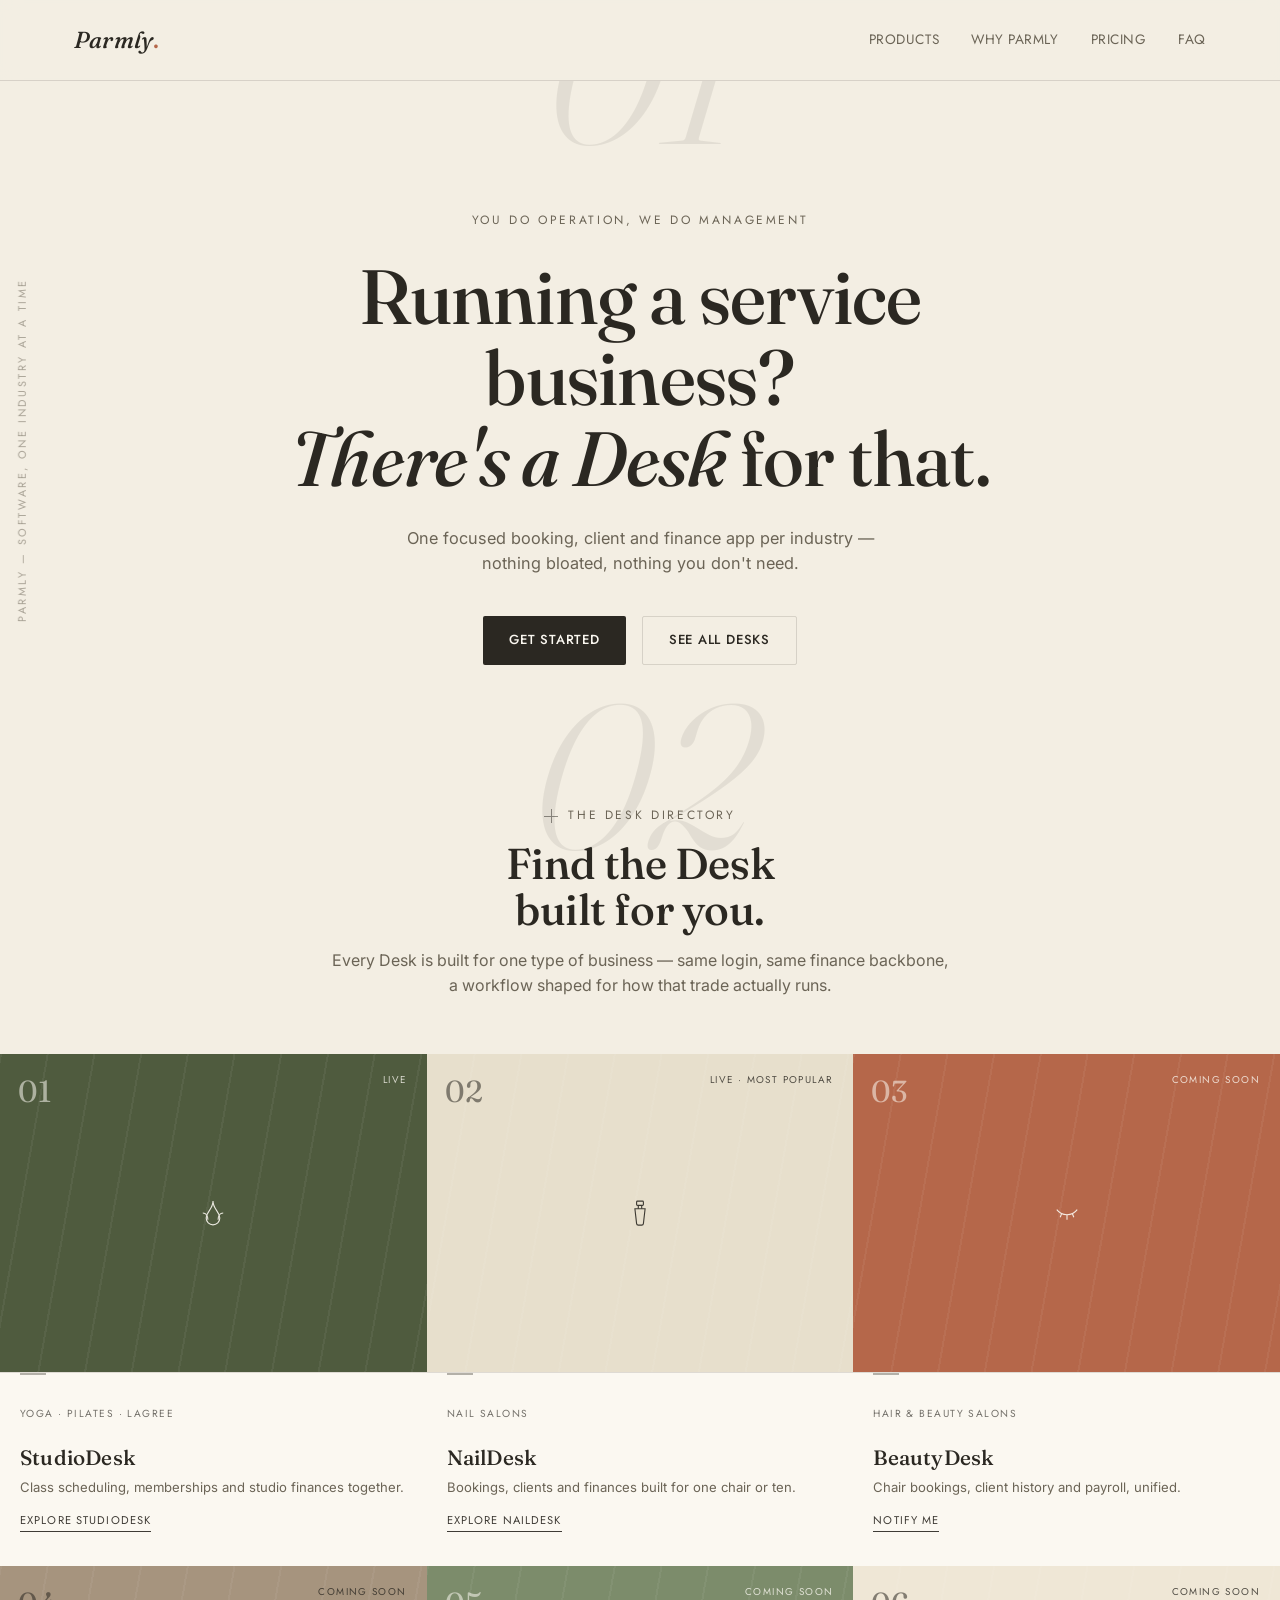
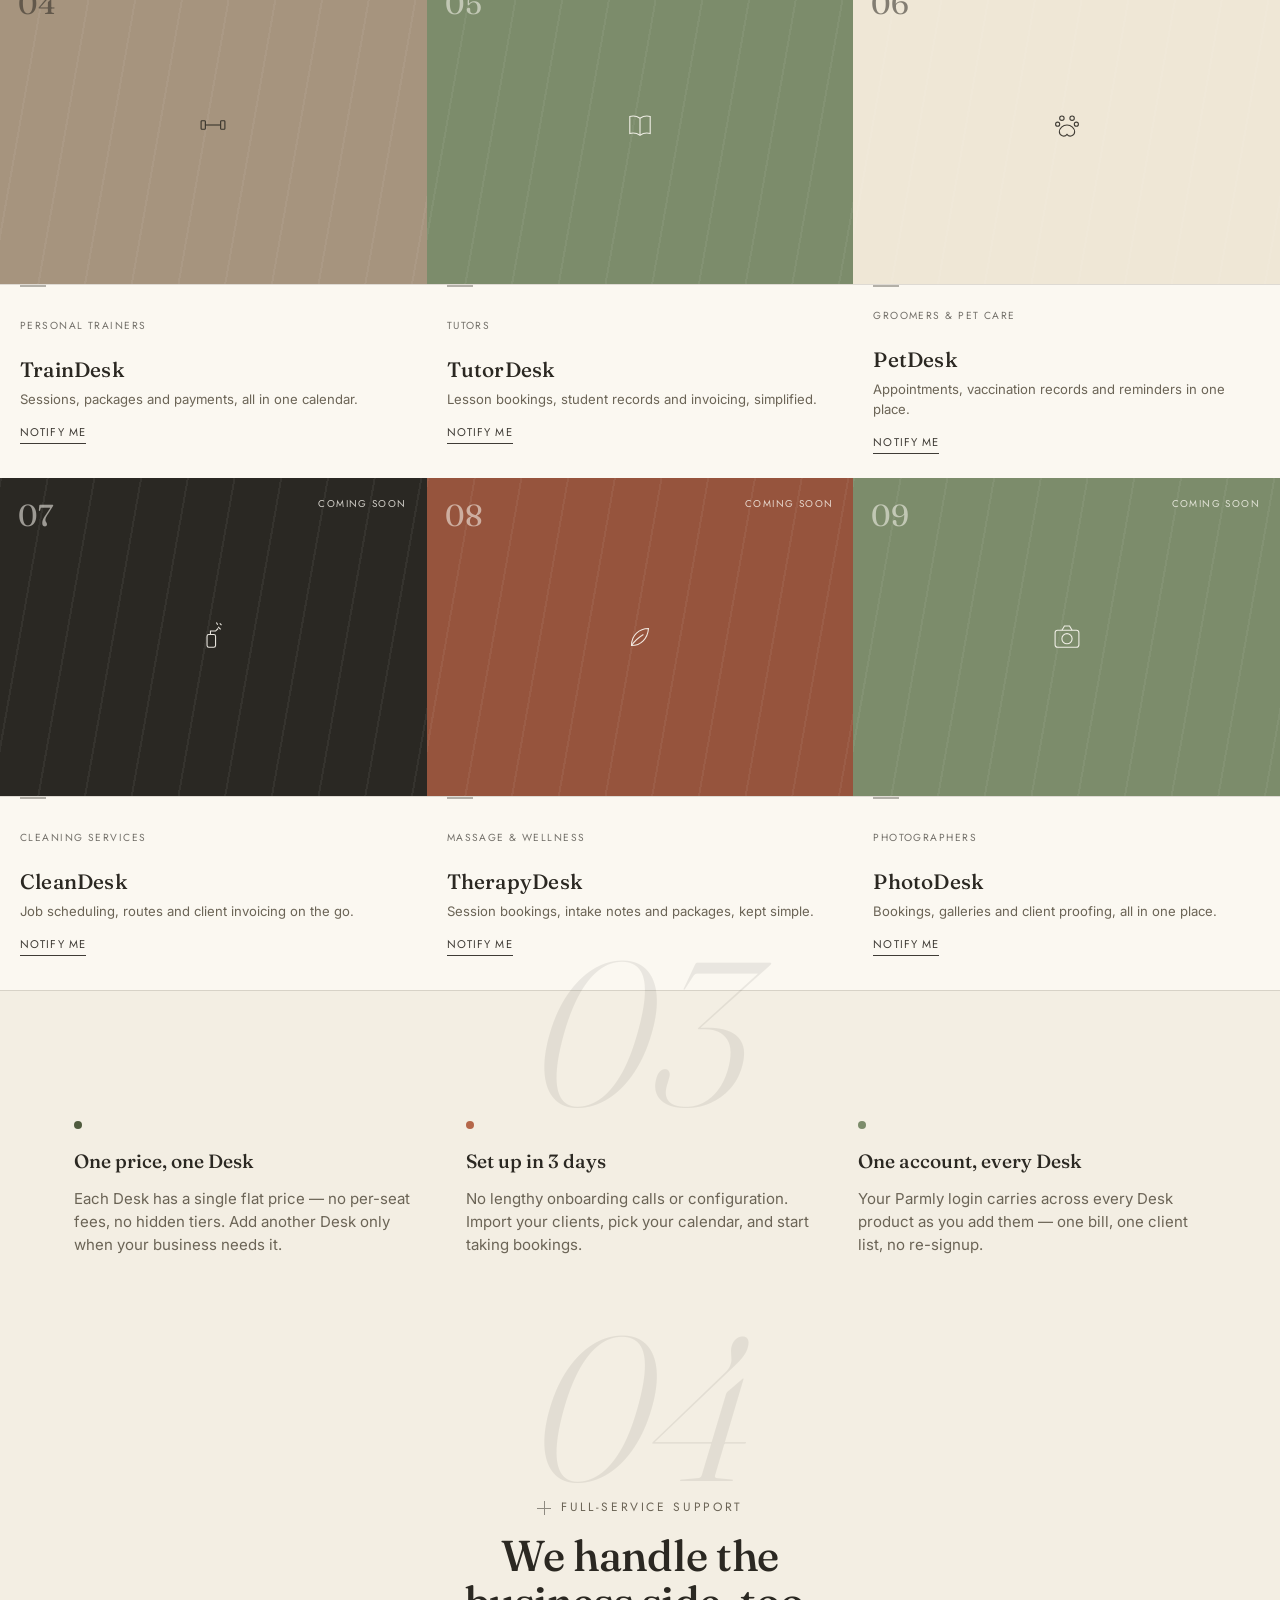
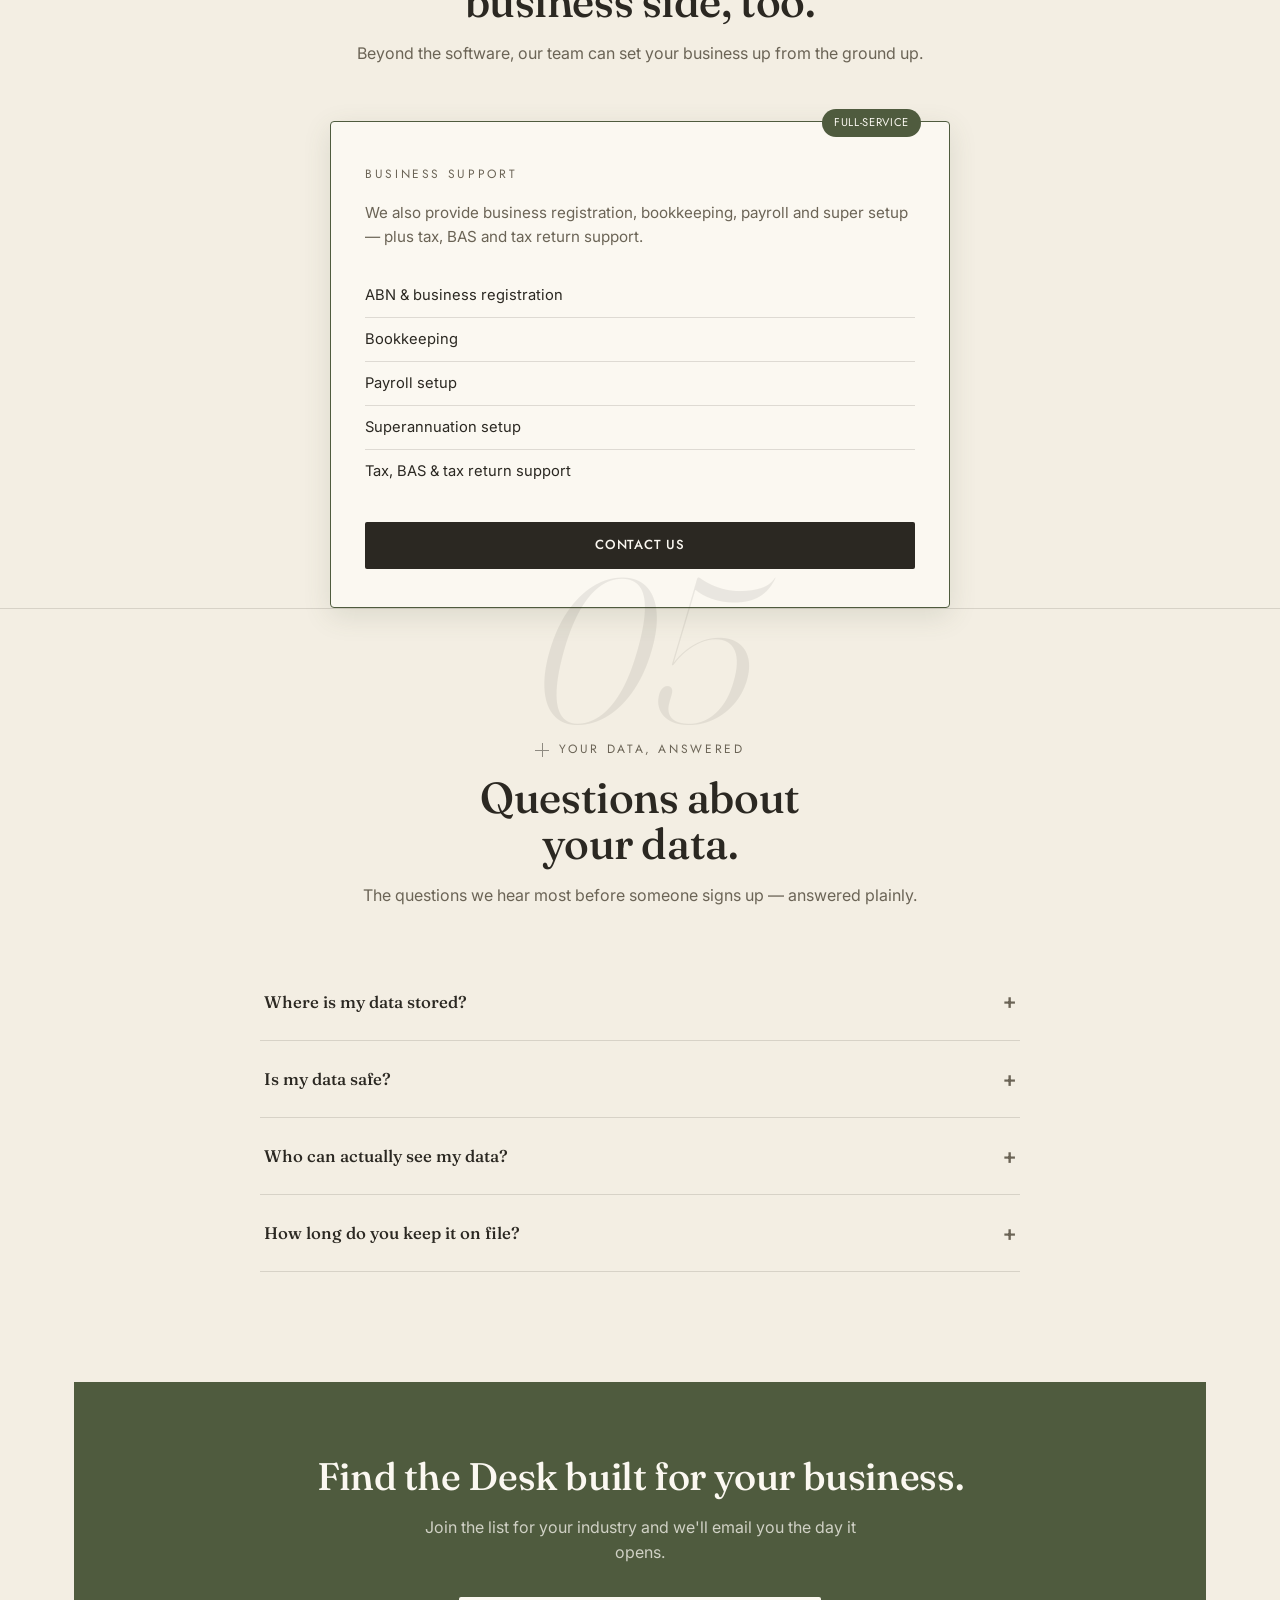
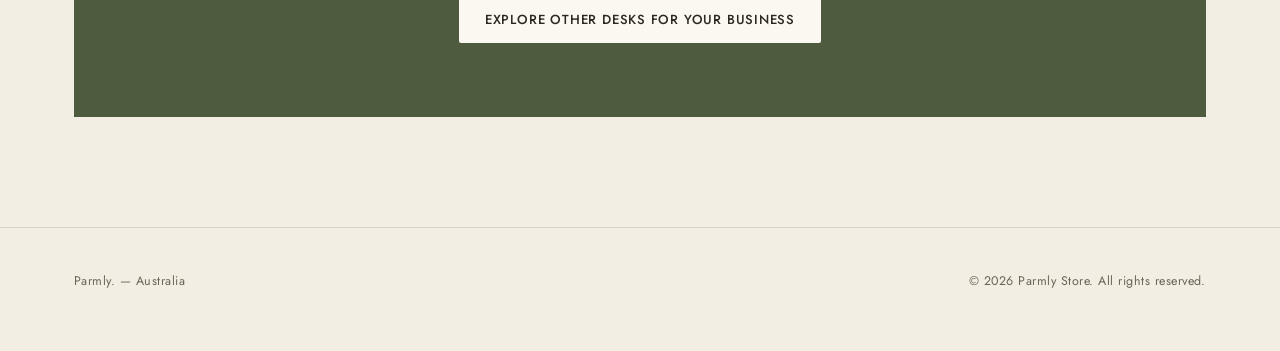
==== commit 5acc6c75: "Editorial redesign: numbered sections, split directory tiles, side label" ====
--- a/index.html
+++ b/index.html
@@ -6,7 +6,7 @@
 <title>Parmly — Software built for one industry at a time</title>
 <link rel="preconnect" href="https://fonts.googleapis.com">
 <link rel="preconnect" href="https://fonts.gstatic.com" crossorigin>
-<link href="https://fonts.googleapis.com/css2?family=Fraunces:ital,opsz,wght@0,9..144,400;0,9..144,500;0,9..144,600;1,9..144,500&family=Jost:wght@400;500;600&family=Inter:wght@400;500;600&display=swap" rel="stylesheet">
+<link href="https://fonts.googleapis.com/css2?family=Fraunces:ital,opsz,wght@0,9..144,300;0,9..144,400;0,9..144,500;0,9..144,600;1,9..144,500&family=Jost:wght@400;500;600&family=Inter:wght@400;500;600&display=swap" rel="stylesheet">
 <style>
 :root{
 --paper: #F3EEE3;
@@ -53,6 +53,49 @@
 h1 em, h2 em{font-style:italic; font-weight:500;}
 
 .wrap{max-width:1180px; margin:0 auto; padding:0 24px;}
+
+/* ---------- Editorial devices ---------- */
+.section-number{
+font-family:'Fraunces', serif;
+font-weight:300;
+font-style:italic;
+color:var(--ink);
+opacity:0.08;
+font-size:clamp(6rem, 16vw, 13rem);
+line-height:1;
+position:absolute;
+top:-0.3em;
+left:50%;
+transform:translateX(-50%);
+pointer-events:none;
+z-index:0;
+user-select:none;
+}
+.side-label{
+position:fixed;
+left:14px;
+top:50%;
+transform:translateY(-50%) rotate(180deg);
+writing-mode:vertical-rl;
+font-family:'Jost', sans-serif;
+font-size:0.68rem;
+letter-spacing:0.24em;
+text-transform:uppercase;
+color:var(--ink-soft);
+opacity:0.55;
+z-index:40;
+pointer-events:none;
+}
+@media (max-width:900px){ .side-label{display:none;} }
+.rule-plus{
+display:inline-flex; align-items:center; justify-content:center;
+width:14px; height:14px;
+position:relative;
+opacity:0.5;
+}
+.rule-plus::before,.rule-plus::after{content:""; position:absolute; background:var(--ink);}
+.rule-plus::before{width:100%; height:1px; top:50%; left:0;}
+.rule-plus::after{height:100%; width:1px; left:50%; top:0;}
 
 /* ---------- Header ---------- */
 header{
@@ -106,25 +149,28 @@
 @media (max-width:720px){ .nav-links{display:none;} }
 
 /* ---------- Hero ---------- */
-.hero{padding:110px 0 70px; text-align:center;}
-.hero .eyebrow{display:block; margin-bottom:26px;}
+.hero{padding:130px 0 70px; text-align:center; position:relative; overflow:hidden;}
+.hero .section-number{top:-0.55em;}
+.hero .eyebrow{display:block; margin-bottom:26px; position:relative;}
 .hero h1{
 font-size:clamp(2.5rem, 6.4vw, 4.8rem);
 max-width:860px;
 margin:0 auto 26px;
+position:relative;
 }
 .hero p{
 max-width:500px;
 margin:0 auto 40px;
 color:var(--ink-soft);
 font-size:1.02rem;
-}
-.hero-ctas{display:flex; gap:16px; justify-content:center; flex-wrap:wrap;}
-
-/* ---------- Directory: flush mosaic ---------- */
-.directory{padding:70px 0 0;}
-.section-head{max-width:620px; margin:0 auto 56px; text-align:center;}
-.section-head .eyebrow{margin-bottom:16px;}
+position:relative;
+}
+.hero-ctas{display:flex; gap:16px; justify-content:center; flex-wrap:wrap; position:relative;}
+
+/* ---------- Directory: editorial spread grid ---------- */
+.directory{padding:70px 0 0; position:relative;}
+.section-head{max-width:620px; margin:0 auto 56px; text-align:center; position:relative;}
+.section-head .eyebrow{margin-bottom:16px; display:inline-flex; align-items:center; gap:10px;}
 .section-head h2{font-size:clamp(1.9rem, 3.8vw, 2.7rem); margin-bottom:16px;}
 .section-head p{color:var(--ink-soft); font-size:1rem;}
 
@@ -137,13 +183,9 @@
 
 .tile{
 position:relative;
-aspect-ratio:1 / 1.05;
+aspect-ratio:1 / 1.2;
 display:flex;
 flex-direction:column;
-align-items:center;
-justify-content:center;
-text-align:center;
-padding:30px 22px;
 overflow:hidden;
 opacity:0;
 transform:translateY(16px);
@@ -151,8 +193,14 @@
 }
 .tile.show{opacity:1; transform:translateY(0);}
 
-/* soft dappled light overlay */
-.tile::before{
+.tile-visual{
+position:relative;
+flex:0 0 62%;
+display:flex; flex-direction:column;
+align-items:center; justify-content:center;
+overflow:hidden;
+}
+.tile-visual::before{
 content:"";
 position:absolute; inset:0;
 background:repeating-linear-gradient(
@@ -164,7 +212,15 @@
 );
 pointer-events:none;
 }
-
+.tile .index-num{
+position:absolute;
+top:14px; left:18px;
+font-family:'Fraunces', serif;
+font-weight:400;
+font-size:1.9rem;
+opacity:0.55;
+z-index:1;
+}
 .tile .status{
 position:absolute;
 top:18px; right:20px;
@@ -172,69 +228,90 @@
 font-size:0.62rem;
 letter-spacing:0.14em;
 text-transform:uppercase;
-opacity:0.75;
-}
-
+opacity:0.8;
+z-index:1;
+}
 .tile .icon{
 width:34px; height:34px;
-margin-bottom:18px;
 opacity:0.9;
+position:relative; z-index:1;
+}
+
+.tile-info{
+flex:1;
+background:var(--paper-raised);
+color:var(--ink);
+display:flex; flex-direction:column;
+justify-content:center;
+padding:18px 20px;
+border-top:1px solid var(--line);
+position:relative;
+}
+.tile-info::before{
+content:"";
+position:absolute; left:20px; top:0;
+width:26px; height:2px;
+background:var(--ink);
+opacity:0.35;
 }
 .tile .name{
 font-family:'Fraunces', serif;
 font-weight:500;
-font-size:1.5rem;
-letter-spacing:0.02em;
-margin-bottom:8px;
+font-size:1.3rem;
+letter-spacing:0.01em;
+margin:10px 0 4px;
 }
 .tile .vertical{
 font-family:'Jost', sans-serif;
-font-size:0.68rem;
-letter-spacing:0.16em;
+font-size:0.64rem;
+letter-spacing:0.14em;
 text-transform:uppercase;
-opacity:0.7;
-margin-bottom:16px;
+opacity:0.65;
+margin-bottom:10px;
 }
 .tile .copy{
-font-size:0.86rem;
-max-width:220px;
-opacity:0.85;
-margin-bottom:20px;
+font-size:0.82rem;
+color:var(--ink-soft);
+margin-bottom:14px;
+line-height:1.5;
 }
 .tile .tile-cta{
 font-family:'Jost', sans-serif;
-font-size:0.72rem;
+font-size:0.7rem;
 letter-spacing:0.1em;
 text-transform:uppercase;
 text-decoration:none;
+color:var(--ink);
 border-bottom:1px solid currentColor;
 padding-bottom:2px;
 opacity:0.9;
+align-self:flex-start;
 transition:opacity .15s ease;
 }
 .tile .tile-cta:hover{opacity:1;}
 
-.tile.on-light{background:var(--cream); color:var(--ink);}
-.tile.on-light2{background:var(--cream2); color:var(--ink);}
-.tile.on-dark{background:var(--moss); color:var(--paper-raised);}
-.tile.on-terra{background:var(--terracotta); color:var(--paper-raised);}
-.tile.on-taupe{background:var(--taupe); color:var(--ink);}
-.tile.on-sage{background:var(--sage); color:var(--paper-raised);}
-.tile.on-charcoal{background:var(--charcoal); color:var(--paper-raised);}
-.tile.on-clay{background:var(--clay); color:var(--paper-raised);}
+.tile.on-light .tile-visual{background:var(--cream); color:var(--ink);}
+.tile.on-light2 .tile-visual{background:var(--cream2); color:var(--ink);}
+.tile.on-dark .tile-visual{background:var(--moss); color:var(--paper-raised);}
+.tile.on-terra .tile-visual{background:var(--terracotta); color:var(--paper-raised);}
+.tile.on-taupe .tile-visual{background:var(--taupe); color:var(--ink);}
+.tile.on-sage .tile-visual{background:var(--sage); color:var(--paper-raised);}
+.tile.on-charcoal .tile-visual{background:var(--charcoal); color:var(--paper-raised);}
+.tile.on-clay .tile-visual{background:var(--clay); color:var(--paper-raised);}
 
 /* ---------- Features ---------- */
-.features{padding:110px 0; border-top:1px solid var(--line); margin-top:0;}
-.feat-grid{display:grid; grid-template-columns:repeat(3,1fr); gap:44px;}
+.features{padding:130px 0 110px; border-top:1px solid var(--line); margin-top:0; position:relative;}
+.feat-grid{display:grid; grid-template-columns:repeat(3,1fr); gap:44px; position:relative;}
 @media (max-width:820px){ .feat-grid{grid-template-columns:1fr;} }
 .feat-dot{width:8px; height:8px; border-radius:50%; margin-bottom:18px;}
 .feat h3{font-family:'Fraunces', serif; font-weight:500; font-size:1.2rem; margin-bottom:10px;}
 .feat p{color:var(--ink-soft); font-size:0.94rem;}
 
 /* ---------- Pricing / Full-service ---------- */
+.pricing{position:relative; padding-top:130px;}
 .plans{
 display:grid; grid-template-columns:repeat(3,1fr); gap:24px;
-max-width:1180px; margin:0 auto;
+max-width:1180px; margin:0 auto; position:relative;
 }
 @media (max-width:980px){ .plans{grid-template-columns:1fr 1fr;} }
 @media (max-width:720px){ .plans{grid-template-columns:1fr;} }
@@ -266,8 +343,8 @@
 .plan-demo-link:hover{color:var(--moss);}
 
 /* ---------- FAQ ---------- */
-.faq{padding:110px 0; border-top:1px solid var(--line);}
-.faq-list{max-width:760px; margin:0 auto;}
+.faq{padding:130px 0 110px; border-top:1px solid var(--line); position:relative;}
+.faq-list{max-width:760px; margin:0 auto; position:relative;}
 .faq-item{border-bottom:1px solid var(--line);}
 .faq-item summary{
 list-style:none; cursor:pointer;
@@ -323,6 +400,8 @@
 </head>
 <body>
 
+<div class="side-label">Parmly — Software, one industry at a time</div>
+
 <header>
 <div class="nav">
 <div class="logo">Parmly<span class="dot">.</span></div>
@@ -336,6 +415,7 @@
 </header>
 
 <section class="hero">
+<span class="section-number">01</span>
 <div class="wrap">
 <span class="eyebrow">You do operation, we do management</span>
 <h1>Running a service business?<br><em>There's a Desk</em> for that.</h1>
@@ -348,9 +428,10 @@
 </section>
 
 <section class="directory" id="directory">
+<span class="section-number">02</span>
 <div class="wrap">
 <div class="section-head">
-<span class="eyebrow">The desk directory</span>
+<span class="eyebrow"><span class="rule-plus"></span>The desk directory</span>
 <h2>Find the Desk<br>built for you.</h2>
 <p>Every Desk is built for one type of business — same login, same finance backbone, a workflow shaped for how that trade actually runs.</p>
 </div>
@@ -360,6 +441,7 @@
 </section>
 
 <section class="features" id="features">
+<span class="section-number">03</span>
 <div class="wrap">
 <div class="feat-grid">
 <div class="feat">
@@ -382,9 +464,10 @@
 </section>
 
 <section class="pricing" id="pricing">
+<span class="section-number">04</span>
 <div class="wrap">
 <div class="section-head">
-<span class="eyebrow">Full-service support</span>
+<span class="eyebrow"><span class="rule-plus"></span>Full-service support</span>
 <h2>We handle the<br>business side, too.</h2>
 <p>Beyond the software, our team can set your business up from the ground up.</p>
 </div>
@@ -408,9 +491,10 @@
 </section>
 
 <section class="faq" id="faq">
+<span class="section-number">05</span>
 <div class="wrap">
 <div class="section-head">
-<span class="eyebrow">Your data, answered</span>
+<span class="eyebrow"><span class="rule-plus"></span>Your data, answered</span>
 <h2>Questions about<br>your data.</h2>
 <p>The questions we hear most before someone signs up — answered plainly.</p>
 </div>
@@ -437,7 +521,6 @@
 
 <div class="cta-band">
 <h2>Find the Desk built for your business.</h2>
-<h2>Find the Desk built for your business.</h2>
 <p>Join the list for your industry and we'll email you the day it opens.</p>
 <a href="mailto:account@ollieconsult.com" class="btn btn-solid">Explore other Desks for your business</a>
 </div>
@@ -467,7 +550,6 @@
 </div>
 
 <script>
-// minimal thin-line icons, single stroke, matching the editorial reference style
 const icons = {
 lotus: `<svg viewBox="0 0 40 40" fill="none" stroke="currentColor" stroke-width="1.3"><path d="M20 6c0 10-8 12-8 20a8 8 0 0016 0c0-8-8-10-8-20z"/><path d="M8 20c4 0 6 4 6 8M32 20c-4 0-6 4-6 8"/></svg>`,
 polish: `<svg viewBox="0 0 40 40" fill="none" stroke="currentColor" stroke-width="1.3"><rect x="16" y="6" width="8" height="5" rx="1"/><path d="M18 11v4M22 11v4"/><path d="M14 15h12l-2 17.5a2 2 0 01-2 1.8h-4a2 2 0 01-2-1.8L14 15z"/></svg>`,
@@ -493,16 +575,22 @@
 ];
 
 const mosaic = document.getElementById('mosaic');
-desks.forEach(d => {
+desks.forEach((d, i) => {
 const tile = document.createElement('div');
 tile.className = `tile ${d.cls}`;
+const num = String(i + 1).padStart(2, '0');
 tile.innerHTML = `
+<div class="tile-visual">
+<span class="index-num">${num}</span>
 <span class="status">${d.status}</span>
 <div class="icon">${icons[d.icon]}</div>
+</div>
+<div class="tile-info">
+<div class="vertical">${d.vertical}</div>
 <div class="name">${d.name}</div>
-<div class="vertical">${d.vertical}</div>
 <p class="copy">${d.copy}</p>
 <a href="${d.link || 'javascript:void(0)'}" class="tile-cta" ${d.link ? '' : `onclick="openNotify('${d.name}')"`}>${d.cta}</a>
+</div>
 `;
 mosaic.appendChild(tile);
 });
@@ -556,4 +644,4 @@
 
 <script src="//code.tidio.co/ybpkfjwlbxz38mpshf3o4oobe1ramlrw.js" async></script>
 </body>
-</html>Page_UpPage_UpPage_UpPage_UpPage_UpPage_UpPage_UpPage_UpPage_UpPage_UpPage_UpPage_Up
+  </html>
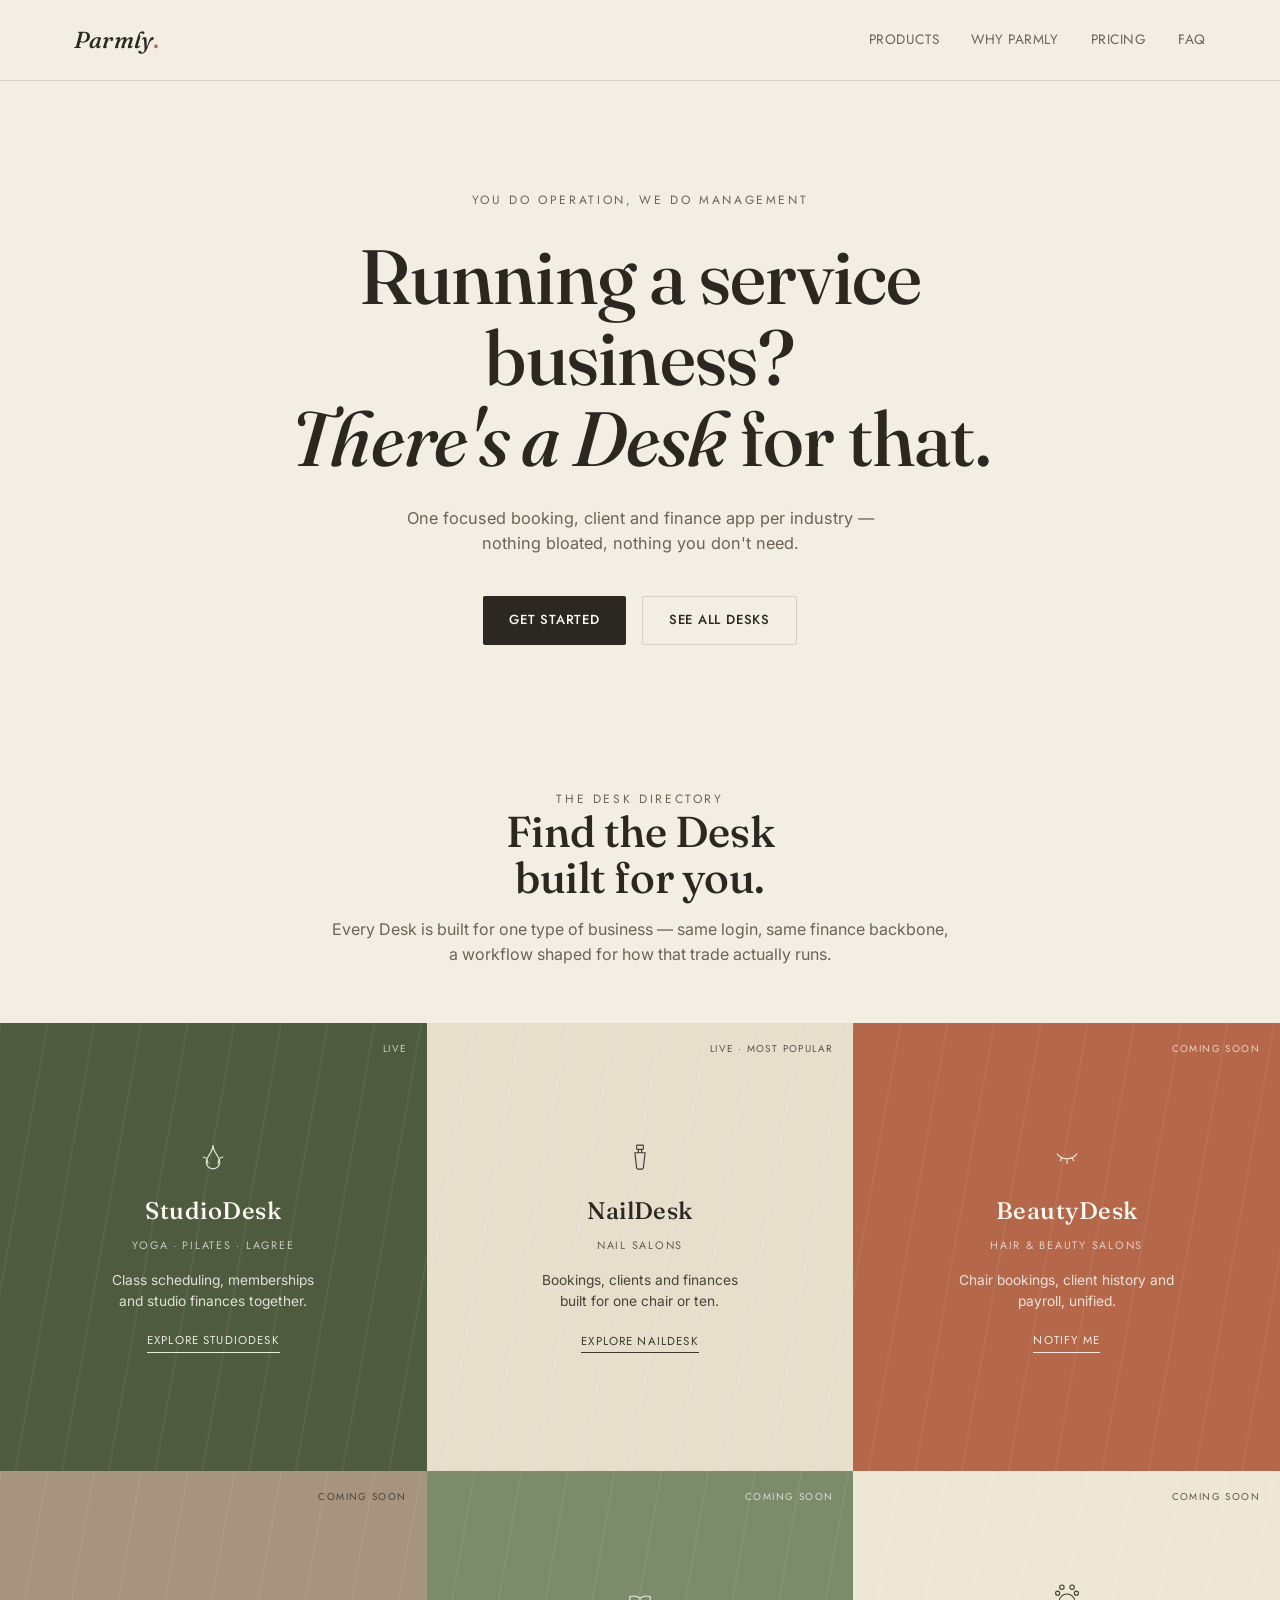
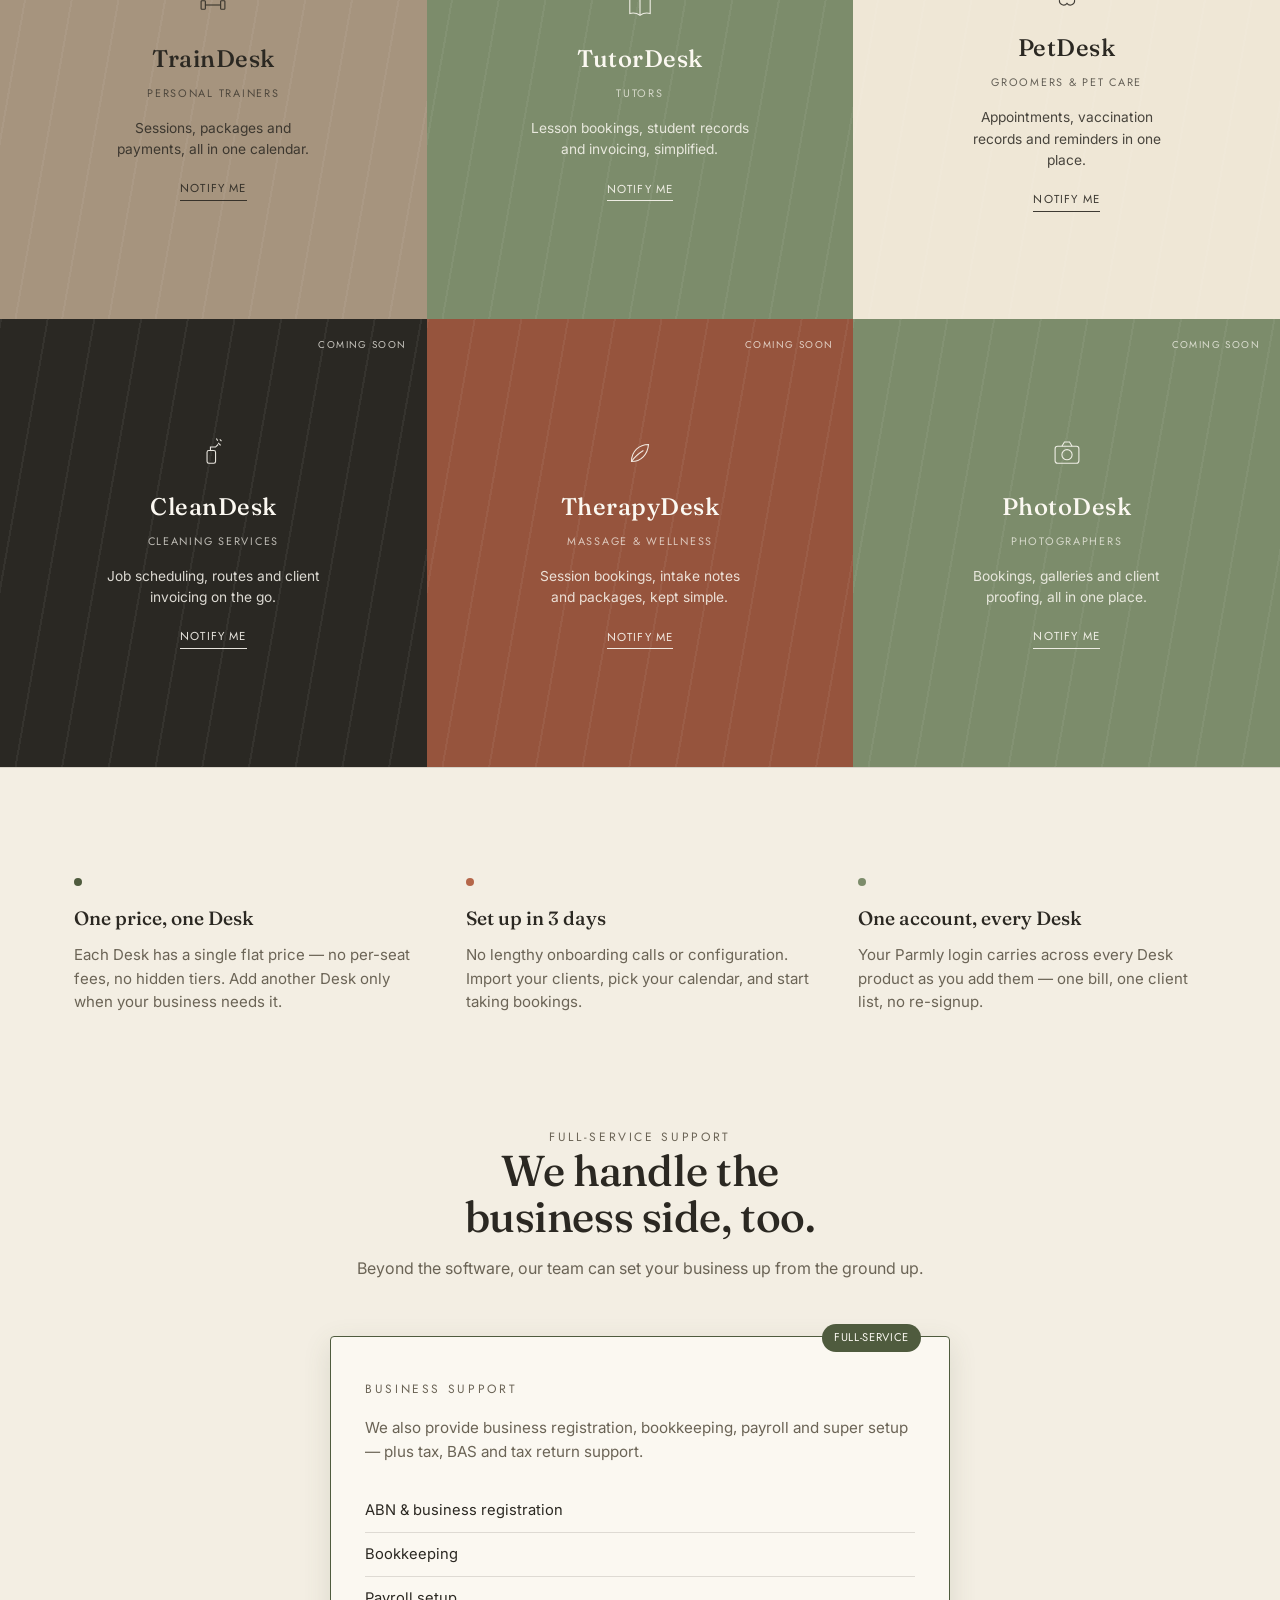
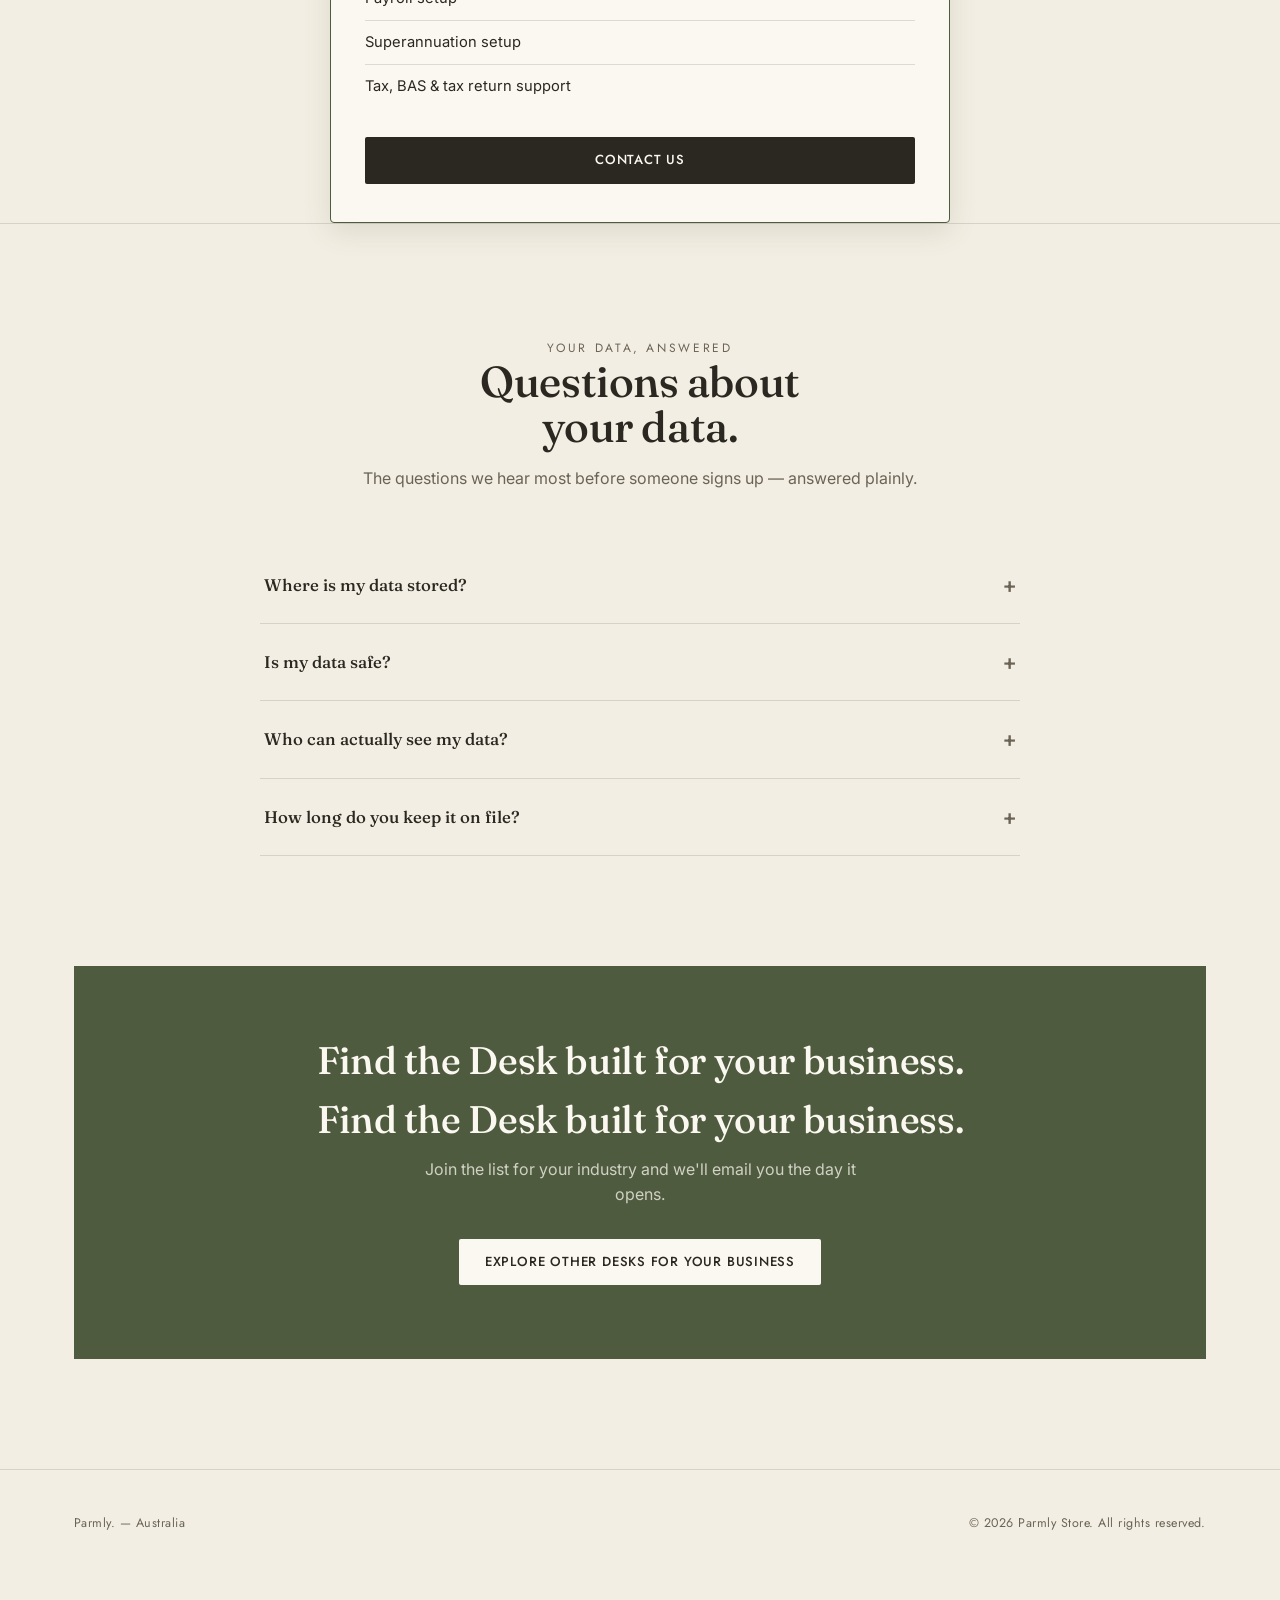
==== commit a607d543: "Revert to pre-editorial-redesign design (before 5acc6c7) Removed unused CSS styles and adjusted layo" ====
--- a/index.html
+++ b/index.html
@@ -6,7 +6,7 @@
 <title>Parmly — Software built for one industry at a time</title>
 <link rel="preconnect" href="https://fonts.googleapis.com">
 <link rel="preconnect" href="https://fonts.gstatic.com" crossorigin>
-<link href="https://fonts.googleapis.com/css2?family=Fraunces:ital,opsz,wght@0,9..144,300;0,9..144,400;0,9..144,500;0,9..144,600;1,9..144,500&family=Jost:wght@400;500;600&family=Inter:wght@400;500;600&display=swap" rel="stylesheet">
+<link href="https://fonts.googleapis.com/css2?family=Fraunces:ital,opsz,wght@0,9..144,400;0,9..144,500;0,9..144,600;1,9..144,500&family=Jost:wght@400;500;600&family=Inter:wght@400;500;600&display=swap" rel="stylesheet">
 <style>
 :root{
 --paper: #F3EEE3;
@@ -53,49 +53,6 @@
 h1 em, h2 em{font-style:italic; font-weight:500;}
 
 .wrap{max-width:1180px; margin:0 auto; padding:0 24px;}
-
-/* ---------- Editorial devices ---------- */
-.section-number{
-font-family:'Fraunces', serif;
-font-weight:300;
-font-style:italic;
-color:var(--ink);
-opacity:0.08;
-font-size:clamp(6rem, 16vw, 13rem);
-line-height:1;
-position:absolute;
-top:-0.3em;
-left:50%;
-transform:translateX(-50%);
-pointer-events:none;
-z-index:0;
-user-select:none;
-}
-.side-label{
-position:fixed;
-left:14px;
-top:50%;
-transform:translateY(-50%) rotate(180deg);
-writing-mode:vertical-rl;
-font-family:'Jost', sans-serif;
-font-size:0.68rem;
-letter-spacing:0.24em;
-text-transform:uppercase;
-color:var(--ink-soft);
-opacity:0.55;
-z-index:40;
-pointer-events:none;
-}
-@media (max-width:900px){ .side-label{display:none;} }
-.rule-plus{
-display:inline-flex; align-items:center; justify-content:center;
-width:14px; height:14px;
-position:relative;
-opacity:0.5;
-}
-.rule-plus::before,.rule-plus::after{content:""; position:absolute; background:var(--ink);}
-.rule-plus::before{width:100%; height:1px; top:50%; left:0;}
-.rule-plus::after{height:100%; width:1px; left:50%; top:0;}
 
 /* ---------- Header ---------- */
 header{
@@ -149,28 +106,25 @@
 @media (max-width:720px){ .nav-links{display:none;} }
 
 /* ---------- Hero ---------- */
-.hero{padding:130px 0 70px; text-align:center; position:relative; overflow:hidden;}
-.hero .section-number{top:-0.55em;}
-.hero .eyebrow{display:block; margin-bottom:26px; position:relative;}
+.hero{padding:110px 0 70px; text-align:center;}
+.hero .eyebrow{display:block; margin-bottom:26px;}
 .hero h1{
 font-size:clamp(2.5rem, 6.4vw, 4.8rem);
 max-width:860px;
 margin:0 auto 26px;
-position:relative;
 }
 .hero p{
 max-width:500px;
 margin:0 auto 40px;
 color:var(--ink-soft);
 font-size:1.02rem;
-position:relative;
-}
-.hero-ctas{display:flex; gap:16px; justify-content:center; flex-wrap:wrap; position:relative;}
-
-/* ---------- Directory: editorial spread grid ---------- */
-.directory{padding:70px 0 0; position:relative;}
-.section-head{max-width:620px; margin:0 auto 56px; text-align:center; position:relative;}
-.section-head .eyebrow{margin-bottom:16px; display:inline-flex; align-items:center; gap:10px;}
+}
+.hero-ctas{display:flex; gap:16px; justify-content:center; flex-wrap:wrap;}
+
+/* ---------- Directory: flush mosaic ---------- */
+.directory{padding:70px 0 0;}
+.section-head{max-width:620px; margin:0 auto 56px; text-align:center;}
+.section-head .eyebrow{margin-bottom:16px;}
 .section-head h2{font-size:clamp(1.9rem, 3.8vw, 2.7rem); margin-bottom:16px;}
 .section-head p{color:var(--ink-soft); font-size:1rem;}
 
@@ -183,9 +137,13 @@
 
 .tile{
 position:relative;
-aspect-ratio:1 / 1.2;
+aspect-ratio:1 / 1.05;
 display:flex;
 flex-direction:column;
+align-items:center;
+justify-content:center;
+text-align:center;
+padding:30px 22px;
 overflow:hidden;
 opacity:0;
 transform:translateY(16px);
@@ -193,14 +151,8 @@
 }
 .tile.show{opacity:1; transform:translateY(0);}
 
-.tile-visual{
-position:relative;
-flex:0 0 62%;
-display:flex; flex-direction:column;
-align-items:center; justify-content:center;
-overflow:hidden;
-}
-.tile-visual::before{
+/* soft dappled light overlay */
+.tile::before{
 content:"";
 position:absolute; inset:0;
 background:repeating-linear-gradient(
@@ -212,15 +164,7 @@
 );
 pointer-events:none;
 }
-.tile .index-num{
-position:absolute;
-top:14px; left:18px;
-font-family:'Fraunces', serif;
-font-weight:400;
-font-size:1.9rem;
-opacity:0.55;
-z-index:1;
-}
+
 .tile .status{
 position:absolute;
 top:18px; right:20px;
@@ -228,90 +172,69 @@
 font-size:0.62rem;
 letter-spacing:0.14em;
 text-transform:uppercase;
-opacity:0.8;
-z-index:1;
-}
+opacity:0.75;
+}
+
 .tile .icon{
 width:34px; height:34px;
+margin-bottom:18px;
 opacity:0.9;
-position:relative; z-index:1;
-}
-
-.tile-info{
-flex:1;
-background:var(--paper-raised);
-color:var(--ink);
-display:flex; flex-direction:column;
-justify-content:center;
-padding:18px 20px;
-border-top:1px solid var(--line);
-position:relative;
-}
-.tile-info::before{
-content:"";
-position:absolute; left:20px; top:0;
-width:26px; height:2px;
-background:var(--ink);
-opacity:0.35;
 }
 .tile .name{
 font-family:'Fraunces', serif;
 font-weight:500;
-font-size:1.3rem;
-letter-spacing:0.01em;
-margin:10px 0 4px;
+font-size:1.5rem;
+letter-spacing:0.02em;
+margin-bottom:8px;
 }
 .tile .vertical{
 font-family:'Jost', sans-serif;
-font-size:0.64rem;
-letter-spacing:0.14em;
+font-size:0.68rem;
+letter-spacing:0.16em;
 text-transform:uppercase;
-opacity:0.65;
-margin-bottom:10px;
+opacity:0.7;
+margin-bottom:16px;
 }
 .tile .copy{
-font-size:0.82rem;
-color:var(--ink-soft);
-margin-bottom:14px;
-line-height:1.5;
+font-size:0.86rem;
+max-width:220px;
+opacity:0.85;
+margin-bottom:20px;
 }
 .tile .tile-cta{
 font-family:'Jost', sans-serif;
-font-size:0.7rem;
+font-size:0.72rem;
 letter-spacing:0.1em;
 text-transform:uppercase;
 text-decoration:none;
-color:var(--ink);
 border-bottom:1px solid currentColor;
 padding-bottom:2px;
 opacity:0.9;
-align-self:flex-start;
 transition:opacity .15s ease;
 }
 .tile .tile-cta:hover{opacity:1;}
 
-.tile.on-light .tile-visual{background:var(--cream); color:var(--ink);}
-.tile.on-light2 .tile-visual{background:var(--cream2); color:var(--ink);}
-.tile.on-dark .tile-visual{background:var(--moss); color:var(--paper-raised);}
-.tile.on-terra .tile-visual{background:var(--terracotta); color:var(--paper-raised);}
-.tile.on-taupe .tile-visual{background:var(--taupe); color:var(--ink);}
-.tile.on-sage .tile-visual{background:var(--sage); color:var(--paper-raised);}
-.tile.on-charcoal .tile-visual{background:var(--charcoal); color:var(--paper-raised);}
-.tile.on-clay .tile-visual{background:var(--clay); color:var(--paper-raised);}
+.tile.on-light{background:var(--cream); color:var(--ink);}
+.tile.on-light2{background:var(--cream2); color:var(--ink);}
+.tile.on-dark{background:var(--moss); color:var(--paper-raised);}
+.tile.on-terra{background:var(--terracotta); color:var(--paper-raised);}
+.tile.on-taupe{background:var(--taupe); color:var(--ink);}
+.tile.on-sage{background:var(--sage); color:var(--paper-raised);}
+.tile.on-charcoal{background:var(--charcoal); color:var(--paper-raised);}
+.tile.on-clay{background:var(--clay); color:var(--paper-raised);}
 
 /* ---------- Features ---------- */
-.features{padding:130px 0 110px; border-top:1px solid var(--line); margin-top:0; position:relative;}
-.feat-grid{display:grid; grid-template-columns:repeat(3,1fr); gap:44px; position:relative;}
+.features{padding:110px 0; border-top:1px solid var(--line); margin-top:0;}
+.feat-grid{display:grid; grid-template-columns:repeat(3,1fr); gap:44px;}
 @media (max-width:820px){ .feat-grid{grid-template-columns:1fr;} }
 .feat-dot{width:8px; height:8px; border-radius:50%; margin-bottom:18px;}
 .feat h3{font-family:'Fraunces', serif; font-weight:500; font-size:1.2rem; margin-bottom:10px;}
 .feat p{color:var(--ink-soft); font-size:0.94rem;}
 
 /* ---------- Pricing / Full-service ---------- */
-.pricing{position:relative; padding-top:130px;}
 .plans{
 display:grid; grid-template-columns:repeat(3,1fr); gap:24px;
-max-width:1180px; margin:0 auto; position:relative;
+max-width:1180px; margin:0 auto;
 }
 @media (max-width:980px){ .plans{grid-template-columns:1fr 1fr;} }
 @media (max-width:720px){ .plans{grid-template-columns:1fr;} }
@@ -343,8 +266,8 @@
 .plan-demo-link:hover{color:var(--moss);}
 
 /* ---------- FAQ ---------- */
-.faq{padding:130px 0 110px; border-top:1px solid var(--line); position:relative;}
-.faq-list{max-width:760px; margin:0 auto; position:relative;}
+.faq{padding:110px 0; border-top:1px solid var(--line);}
+.faq-list{max-width:760px; margin:0 auto;}
 .faq-item{border-bottom:1px solid var(--line);}
 .faq-item summary{
 list-style:none; cursor:pointer;
@@ -400,8 +323,6 @@
 </head>
 <body>
 
-<div class="side-label">Parmly — Software, one industry at a time</div>
-
 <header>
 <div class="nav">
 <div class="logo">Parmly<span class="dot">.</span></div>
@@ -415,7 +336,6 @@
 </header>
 
 <section class="hero">
-<span class="section-number">01</span>
 <div class="wrap">
 <span class="eyebrow">You do operation, we do management</span>
 <h1>Running a service business?<br><em>There's a Desk</em> for that.</h1>
@@ -428,10 +348,9 @@
 </section>
 
 <section class="directory" id="directory">
-<span class="section-number">02</span>
 <div class="wrap">
 <div class="section-head">
-<span class="eyebrow"><span class="rule-plus"></span>The desk directory</span>
+<span class="eyebrow">The desk directory</span>
 <h2>Find the Desk<br>built for you.</h2>
 <p>Every Desk is built for one type of business — same login, same finance backbone, a workflow shaped for how that trade actually runs.</p>
 </div>
@@ -441,7 +360,6 @@
 </section>
 
 <section class="features" id="features">
-<span class="section-number">03</span>
 <div class="wrap">
 <div class="feat-grid">
 <div class="feat">
@@ -464,10 +382,9 @@
 </section>
 
 <section class="pricing" id="pricing">
-<span class="section-number">04</span>
 <div class="wrap">
 <div class="section-head">
-<span class="eyebrow"><span class="rule-plus"></span>Full-service support</span>
+<span class="eyebrow">Full-service support</span>
 <h2>We handle the<br>business side, too.</h2>
 <p>Beyond the software, our team can set your business up from the ground up.</p>
 </div>
@@ -491,10 +408,9 @@
 </section>
 
 <section class="faq" id="faq">
-<span class="section-number">05</span>
 <div class="wrap">
 <div class="section-head">
-<span class="eyebrow"><span class="rule-plus"></span>Your data, answered</span>
+<span class="eyebrow">Your data, answered</span>
 <h2>Questions about<br>your data.</h2>
 <p>The questions we hear most before someone signs up — answered plainly.</p>
 </div>
@@ -521,6 +437,7 @@
 
 <div class="cta-band">
 <h2>Find the Desk built for your business.</h2>
+<h2>Find the Desk built for your business.</h2>
 <p>Join the list for your industry and we'll email you the day it opens.</p>
 <a href="mailto:account@ollieconsult.com" class="btn btn-solid">Explore other Desks for your business</a>
 </div>
@@ -550,6 +467,7 @@
 </div>
 
 <script>
+// minimal thin-line icons, single stroke, matching the editorial reference style
 const icons = {
 lotus: `<svg viewBox="0 0 40 40" fill="none" stroke="currentColor" stroke-width="1.3"><path d="M20 6c0 10-8 12-8 20a8 8 0 0016 0c0-8-8-10-8-20z"/><path d="M8 20c4 0 6 4 6 8M32 20c-4 0-6 4-6 8"/></svg>`,
 polish: `<svg viewBox="0 0 40 40" fill="none" stroke="currentColor" stroke-width="1.3"><rect x="16" y="6" width="8" height="5" rx="1"/><path d="M18 11v4M22 11v4"/><path d="M14 15h12l-2 17.5a2 2 0 01-2 1.8h-4a2 2 0 01-2-1.8L14 15z"/></svg>`,
@@ -575,22 +493,16 @@
 ];
 
 const mosaic = document.getElementById('mosaic');
-desks.forEach((d, i) => {
+desks.forEach(d => {
 const tile = document.createElement('div');
 tile.className = `tile ${d.cls}`;
-const num = String(i + 1).padStart(2, '0');
 tile.innerHTML = `
-<div class="tile-visual">
-<span class="index-num">${num}</span>
 <span class="status">${d.status}</span>
 <div class="icon">${icons[d.icon]}</div>
-</div>
-<div class="tile-info">
+<div class="name">${d.name}</div>
 <div class="vertical">${d.vertical}</div>
-<div class="name">${d.name}</div>
 <p class="copy">${d.copy}</p>
 <a href="${d.link || 'javascript:void(0)'}" class="tile-cta" ${d.link ? '' : `onclick="openNotify('${d.name}')"`}>${d.cta}</a>
-</div>
 `;
 mosaic.appendChild(tile);
 });
@@ -644,4 +556,4 @@
 
 <script src="//code.tidio.co/ybpkfjwlbxz38mpshf3o4oobe1ramlrw.js" async></script>
 </body>
-  </html>
+</html>Page_UpPage_UpPage_UpPage_UpPage_UpPage_UpPage_UpPage_UpPage_UpPage_UpPage_UpPage_Up
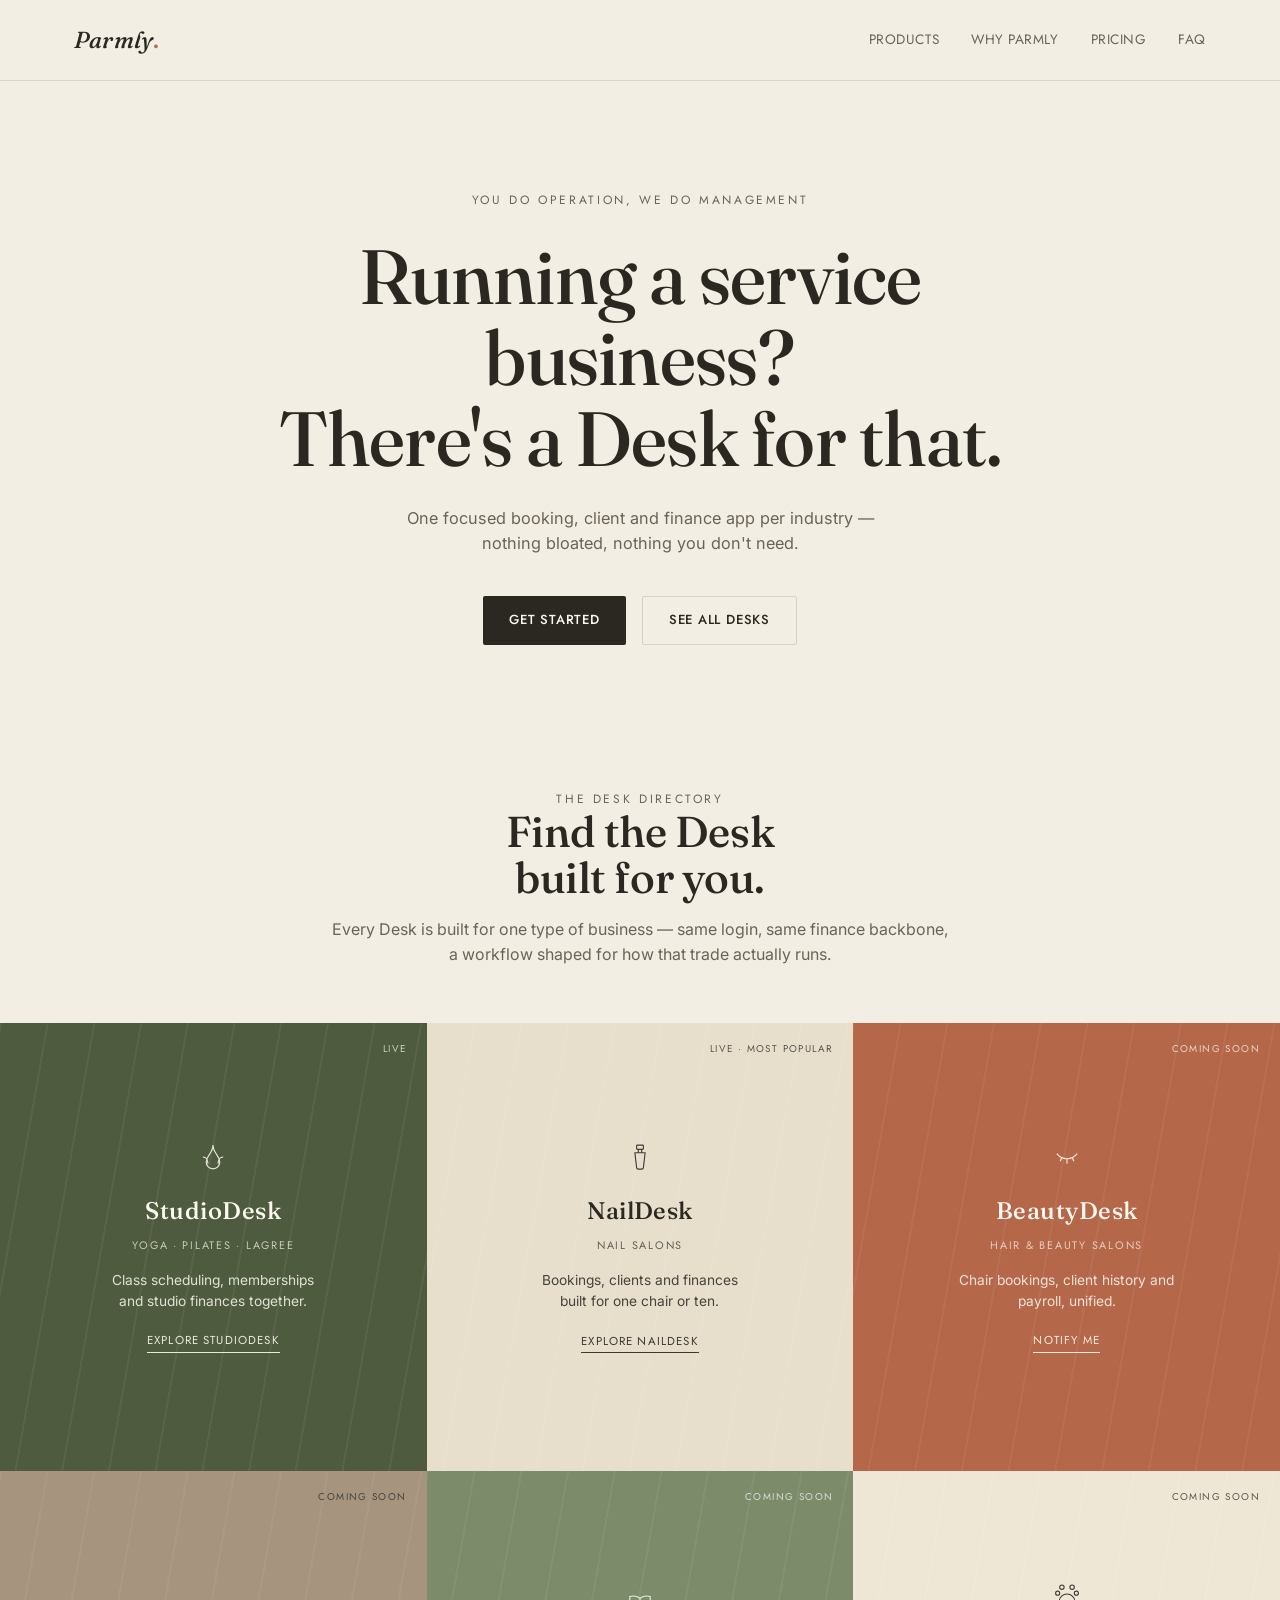
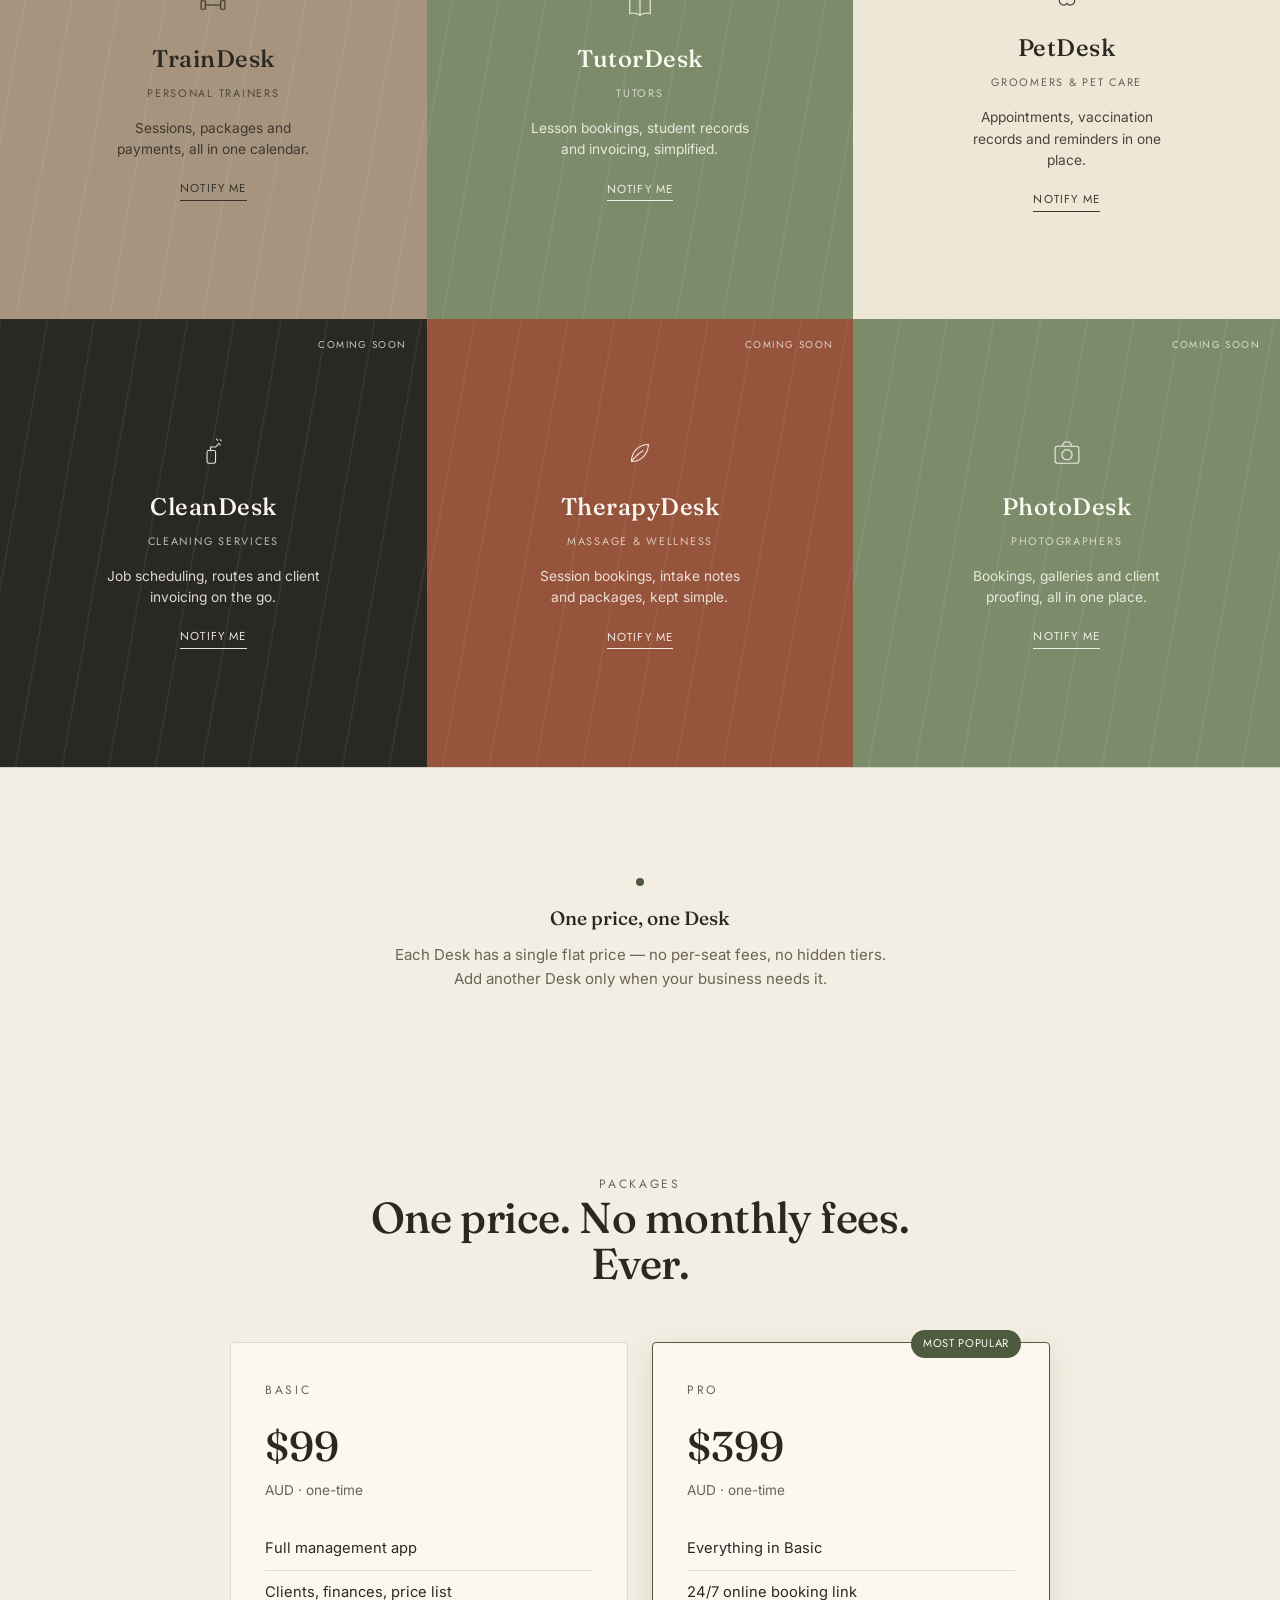
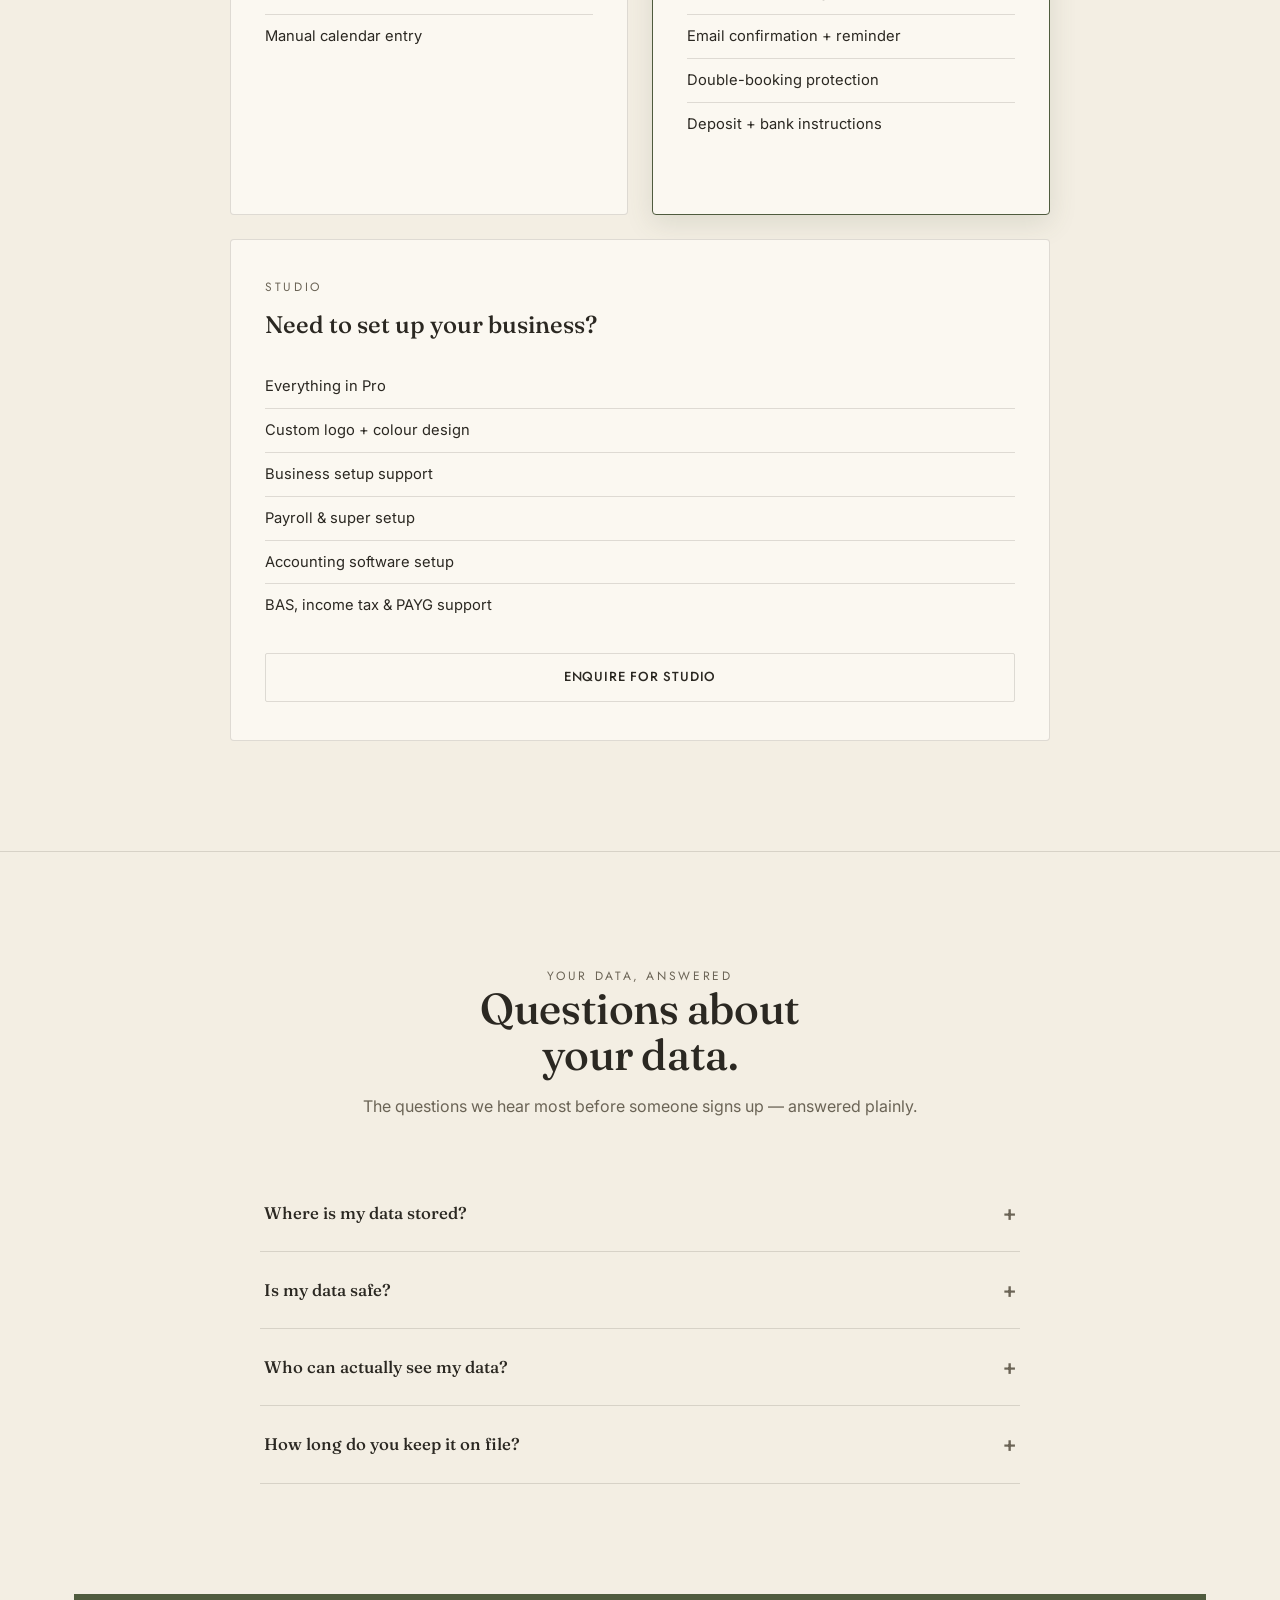
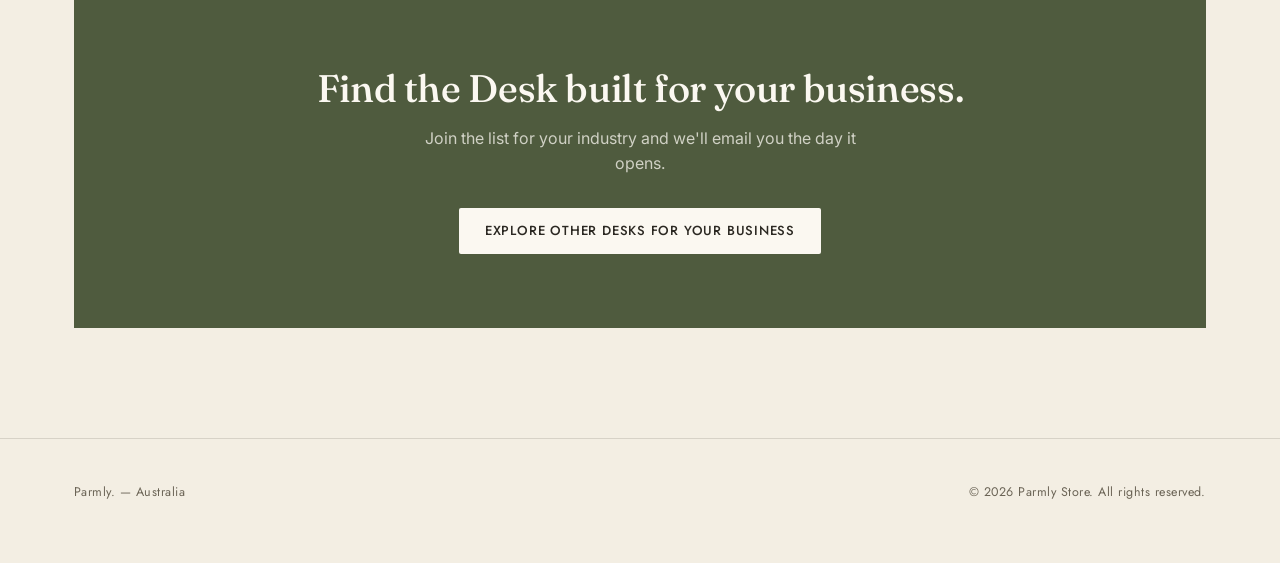
==== commit 041b9149: "Update homepage: Basic/Pro packages, trim features, fix anchor offsets Replace the full-service bloc" ====
--- a/index.html
+++ b/index.html
@@ -27,6 +27,7 @@
 
 *{box-sizing:border-box; margin:0; padding:0;}
 html{scroll-behavior:smooth;}
+section[id]{scroll-margin-top:32px;}
 body{
 background:var(--paper);
 color:var(--ink);
@@ -227,6 +228,8 @@
 .features{padding:110px 0; border-top:1px solid var(--line); margin-top:0;}
 .feat-grid{display:grid; grid-template-columns:repeat(3,1fr); gap:44px;}
 @media (max-width:820px){ .feat-grid{grid-template-columns:1fr;} }
+.feat-single{grid-template-columns:1fr; max-width:520px; margin:0 auto; text-align:center;}
+.feat-single .feat-dot{margin-left:auto; margin-right:auto;}
 .feat-dot{width:8px; height:8px; border-radius:50%; margin-bottom:18px;}
 .feat h3{font-family:'Fraunces', serif; font-weight:500; font-size:1.2rem; margin-bottom:10px;}
 .feat p{color:var(--ink-soft); font-size:0.94rem;}
@@ -261,6 +264,13 @@
 }
 .plan-features li:first-child{border-top:none;}
 .plan-card .btn{width:100%;}
+.pricing{padding:70px 0 110px;}
+.plans.plans-two{grid-template-columns:repeat(2,1fr); max-width:820px;}
+@media (max-width:720px){ .plans.plans-two{grid-template-columns:1fr;} }
+.plan-name{font-family:'Jost', sans-serif; font-size:0.75rem; letter-spacing:0.22em; text-transform:uppercase; color:var(--ink-soft);}
+.setup-card{max-width:820px; margin:24px auto 0;}
+.setup-card h3{font-family:'Fraunces', serif; font-weight:500; font-size:1.5rem; margin:10px 0 22px;}
+.setup-card .plan-features{margin-bottom:26px;}
 .plan-ctas{display:flex;flex-direction:column;gap:10px;margin-top:8px;}
 .plan-demo-link{display:block;text-align:center;font-family:'Jost',sans-serif;font-size:0.78rem;letter-spacing:0.04em;color:var(--ink-soft);text-decoration:underline;text-underline-offset:3px;padding:4px 0;}
 .plan-demo-link:hover{color:var(--moss);}
@@ -338,7 +348,7 @@
 <section class="hero">
 <div class="wrap">
 <span class="eyebrow">You do operation, we do management</span>
-<h1>Running a service business?<br><em>There's a Desk</em> for that.</h1>
+<h1>Running a service business?<br>There's a Desk for that.</h1>
 <p>One focused booking, client and finance app per industry — nothing bloated, nothing you don't need.</p>
 <div class="hero-ctas">
 <a href="#directory" class="btn btn-solid">Get started</a>
@@ -361,22 +371,12 @@
 
 <section class="features" id="features">
 <div class="wrap">
-<div class="feat-grid">
+<div class="feat-grid feat-single">
 <div class="feat">
 <div class="feat-dot" style="background:var(--moss)"></div>
 <h3>One price, one Desk</h3>
 <p>Each Desk has a single flat price — no per-seat fees, no hidden tiers. Add another Desk only when your business needs it.</p>
 </div>
-<div class="feat">
-<div class="feat-dot" style="background:var(--terracotta)"></div>
-<h3>Set up in 3 days</h3>
-<p>No lengthy onboarding calls or configuration. Import your clients, pick your calendar, and start taking bookings.</p>
-</div>
-<div class="feat">
-<div class="feat-dot" style="background:var(--sage)"></div>
-<h3>One account, every Desk</h3>
-<p>Your Parmly login carries across every Desk product as you add them — one bill, one client list, no re-signup.</p>
-</div>
 </div>
 </div>
 </section>
@@ -384,27 +384,48 @@
 <section class="pricing" id="pricing">
 <div class="wrap">
 <div class="section-head">
-<span class="eyebrow">Full-service support</span>
-<h2>We handle the<br>business side, too.</h2>
-<p>Beyond the software, our team can set your business up from the ground up.</p>
-</div>
-<div class="plans" style="grid-template-columns:1fr; max-width:620px;">
+<span class="eyebrow">Packages</span>
+<h2>One price. No monthly fees. Ever.</h2>
+</div>
+<div class="plans plans-two">
+<div class="plan-card">
+<div class="plan-name">Basic</div>
+<div class="plan-price">$99</div>
+<div class="plan-note">AUD · one-time</div>
+<ul class="plan-features">
+<li>Full management app</li>
+<li>Clients, finances, price list</li>
+<li>Manual calendar entry</li>
+</ul>
+</div>
 <div class="plan-card plan-featured">
-<span class="plan-badge">Full-Service</span>
-<span class="eyebrow">Business support</span>
-<p class="plan-note" style="margin-top:16px; font-size:0.95rem;">We also provide business registration, bookkeeping, payroll and super setup — plus tax, BAS and tax return support.</p>
+<span class="plan-badge">Most popular</span>
+<div class="plan-name">Pro</div>
+<div class="plan-price">$399</div>
+<div class="plan-note">AUD · one-time</div>
 <ul class="plan-features">
-<li>ABN &amp; business registration</li>
-<li>Bookkeeping</li>
-<li>Payroll setup</li>
-<li>Superannuation setup</li>
-<li>Tax, BAS &amp; tax return support</li>
+<li>Everything in Basic</li>
+<li>24/7 online booking link</li>
+<li>Email confirmation + reminder</li>
+<li>Double-booking protection</li>
+<li>Deposit + bank instructions</li>
 </ul>
-<div class="plan-ctas"><a href="mailto:account@ollieconsult.com" class="btn btn-solid">Contact us</a></div>
-</div>
-</div>
-</div>
-
+</div>
+</div>
+<div class="plan-card setup-card">
+<div class="plan-name">Studio</div>
+<h3>Need to set up your business?</h3>
+<ul class="plan-features">
+<li>Everything in Pro</li>
+<li>Custom logo + colour design</li>
+<li>Business setup support</li>
+<li>Payroll &amp; super setup</li>
+<li>Accounting software setup</li>
+<li>BAS, income tax &amp; PAYG support</li>
+</ul>
+<a class="btn btn-outline" href="mailto:account@ollieconsult.com?subject=StudioDesk%20Studio%20Enquiry">Enquire for Studio</a>
+</div>
+</div>
 </section>
 
 <section class="faq" id="faq">
@@ -436,7 +457,6 @@
 </section>
 
 <div class="cta-band">
-<h2>Find the Desk built for your business.</h2>
 <h2>Find the Desk built for your business.</h2>
 <p>Join the list for your industry and we'll email you the day it opens.</p>
 <a href="mailto:account@ollieconsult.com" class="btn btn-solid">Explore other Desks for your business</a>
@@ -556,4 +576,4 @@
 
 <script src="//code.tidio.co/ybpkfjwlbxz38mpshf3o4oobe1ramlrw.js" async></script>
 </body>
-</html>Page_UpPage_UpPage_UpPage_UpPage_UpPage_UpPage_UpPage_UpPage_UpPage_UpPage_UpPage_Up
+</html>
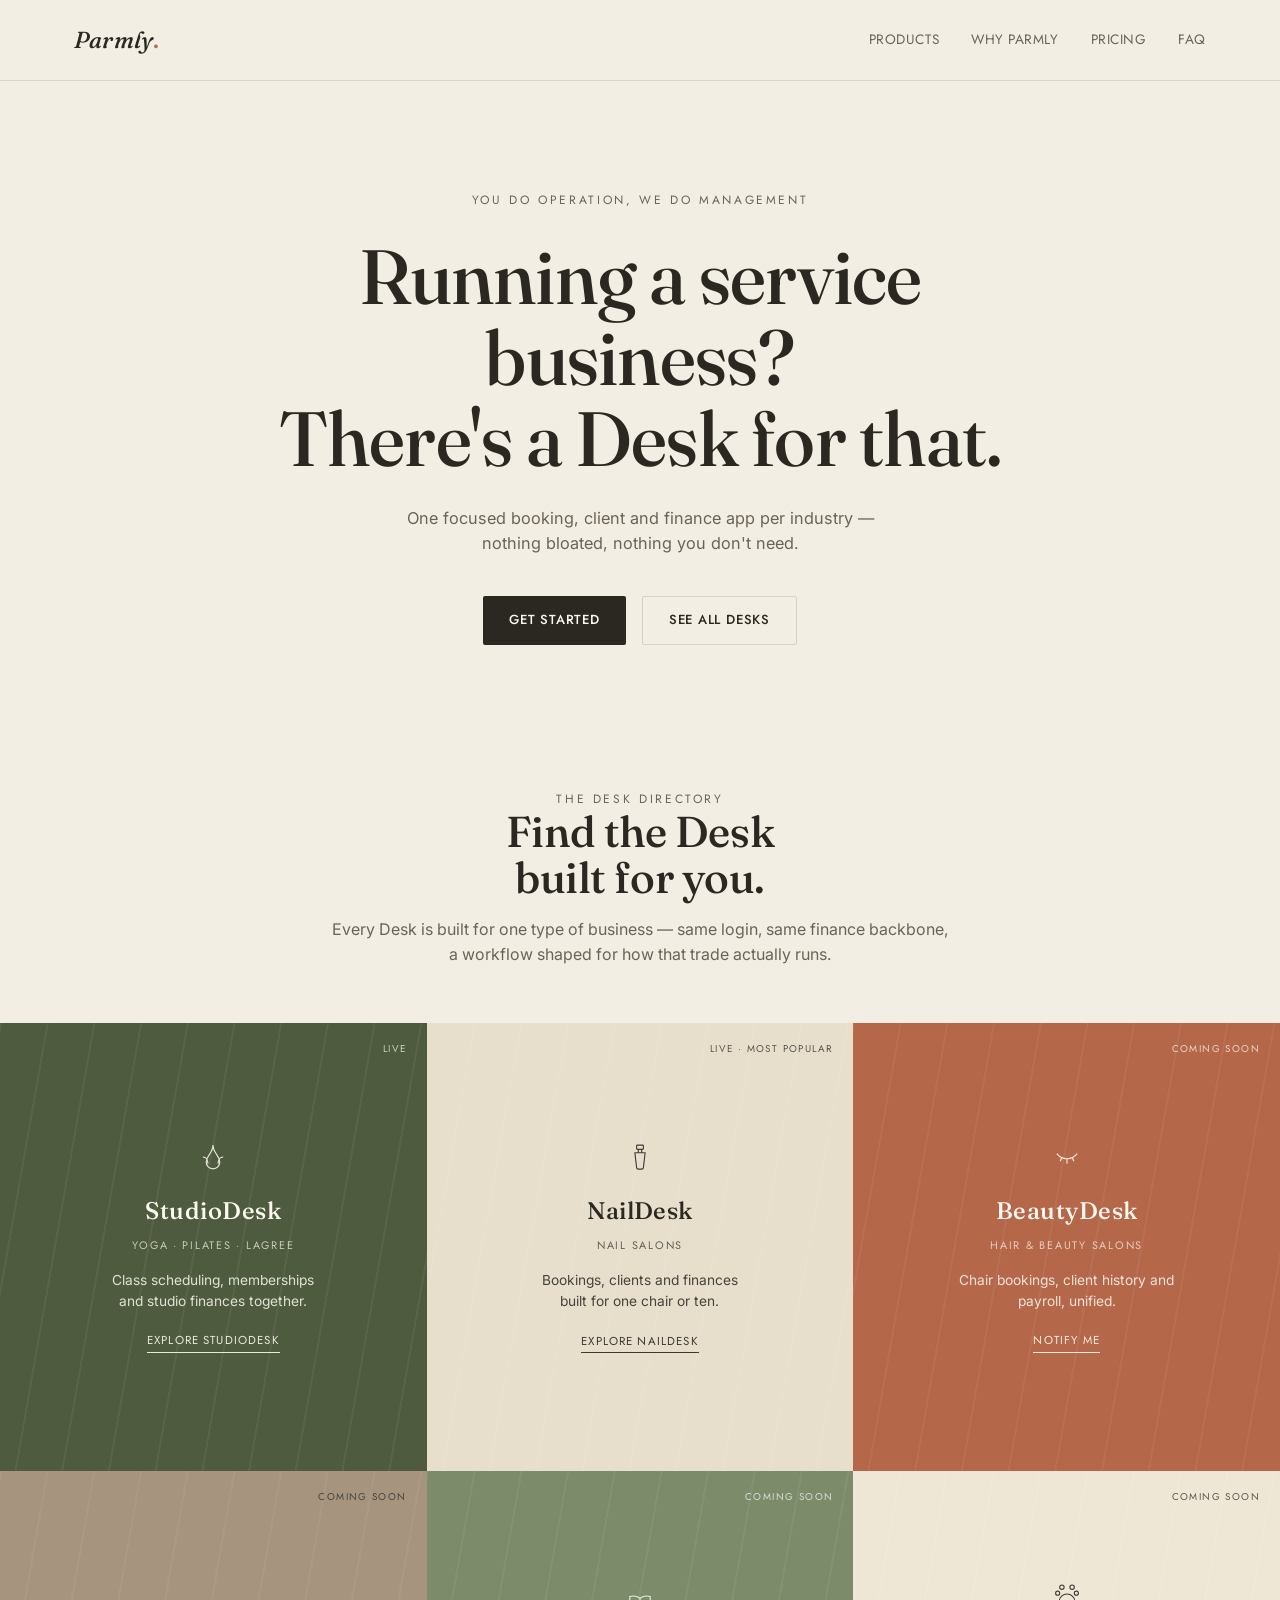
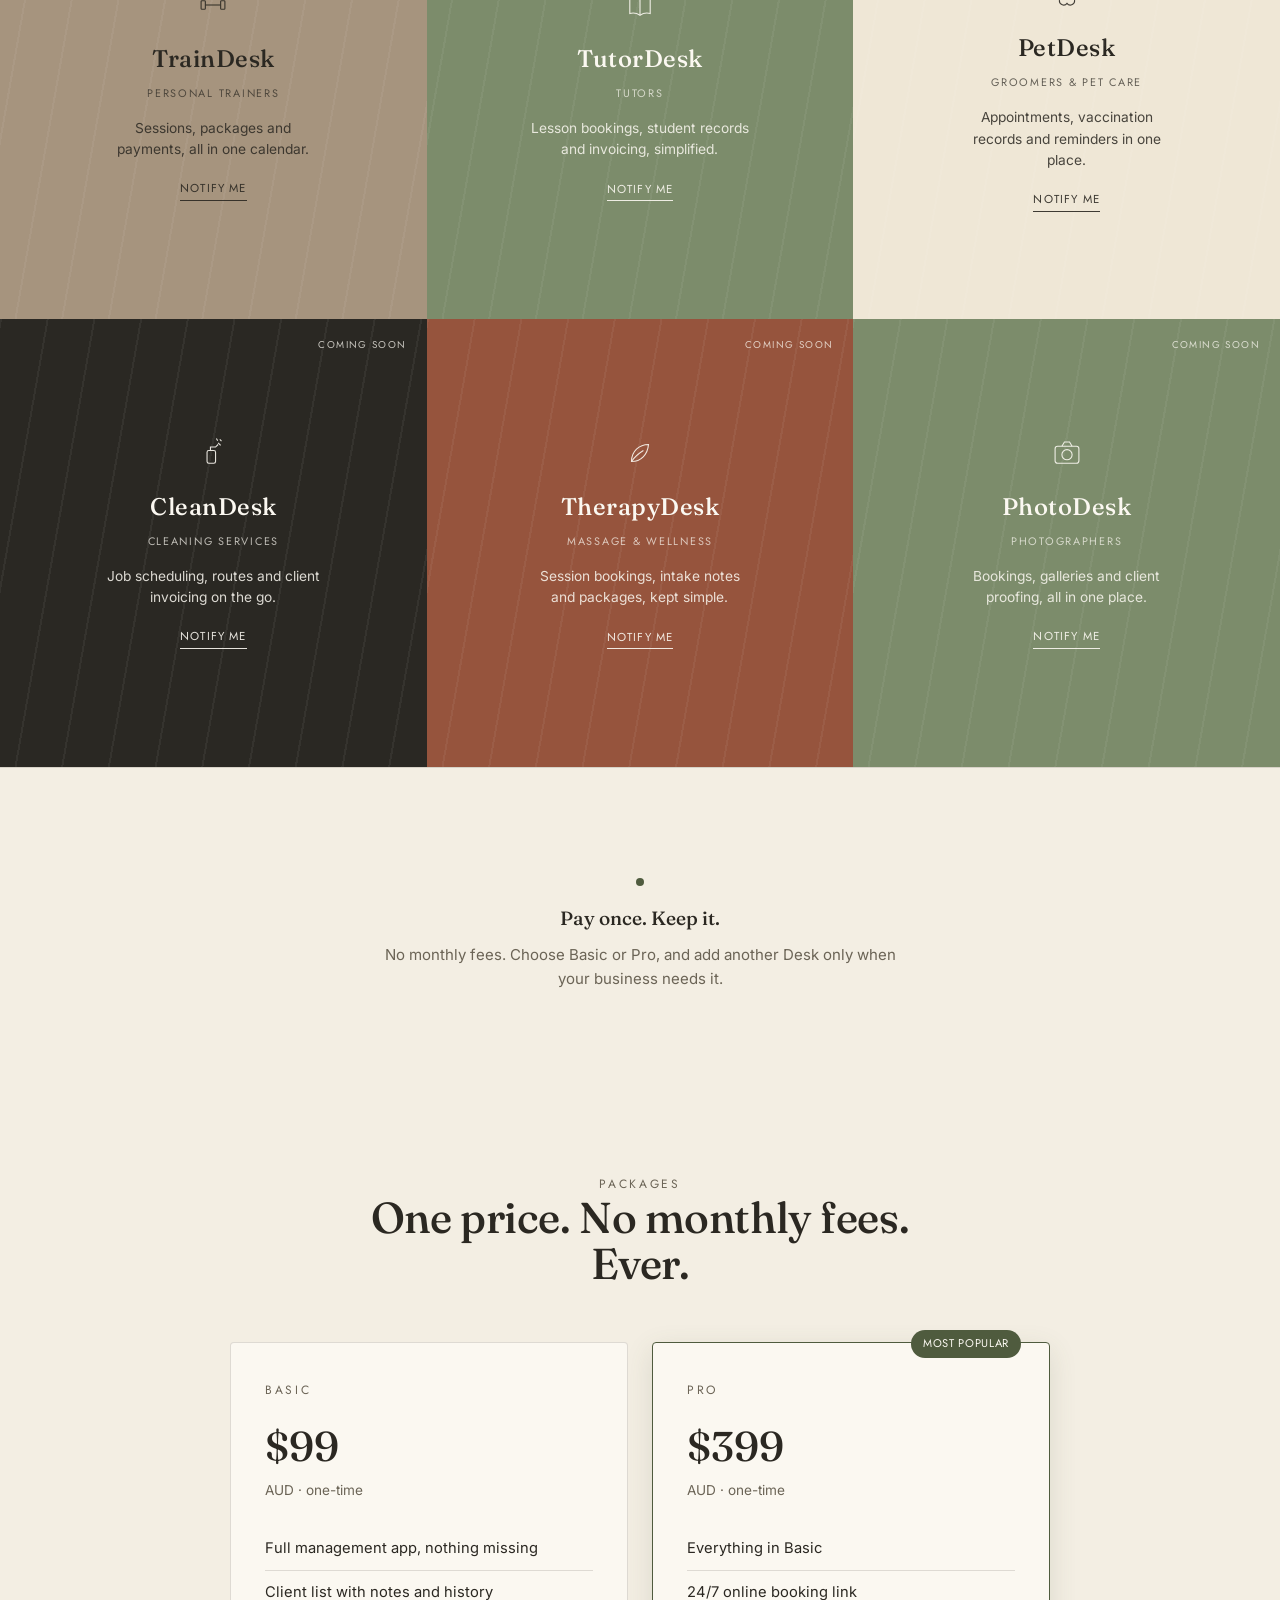
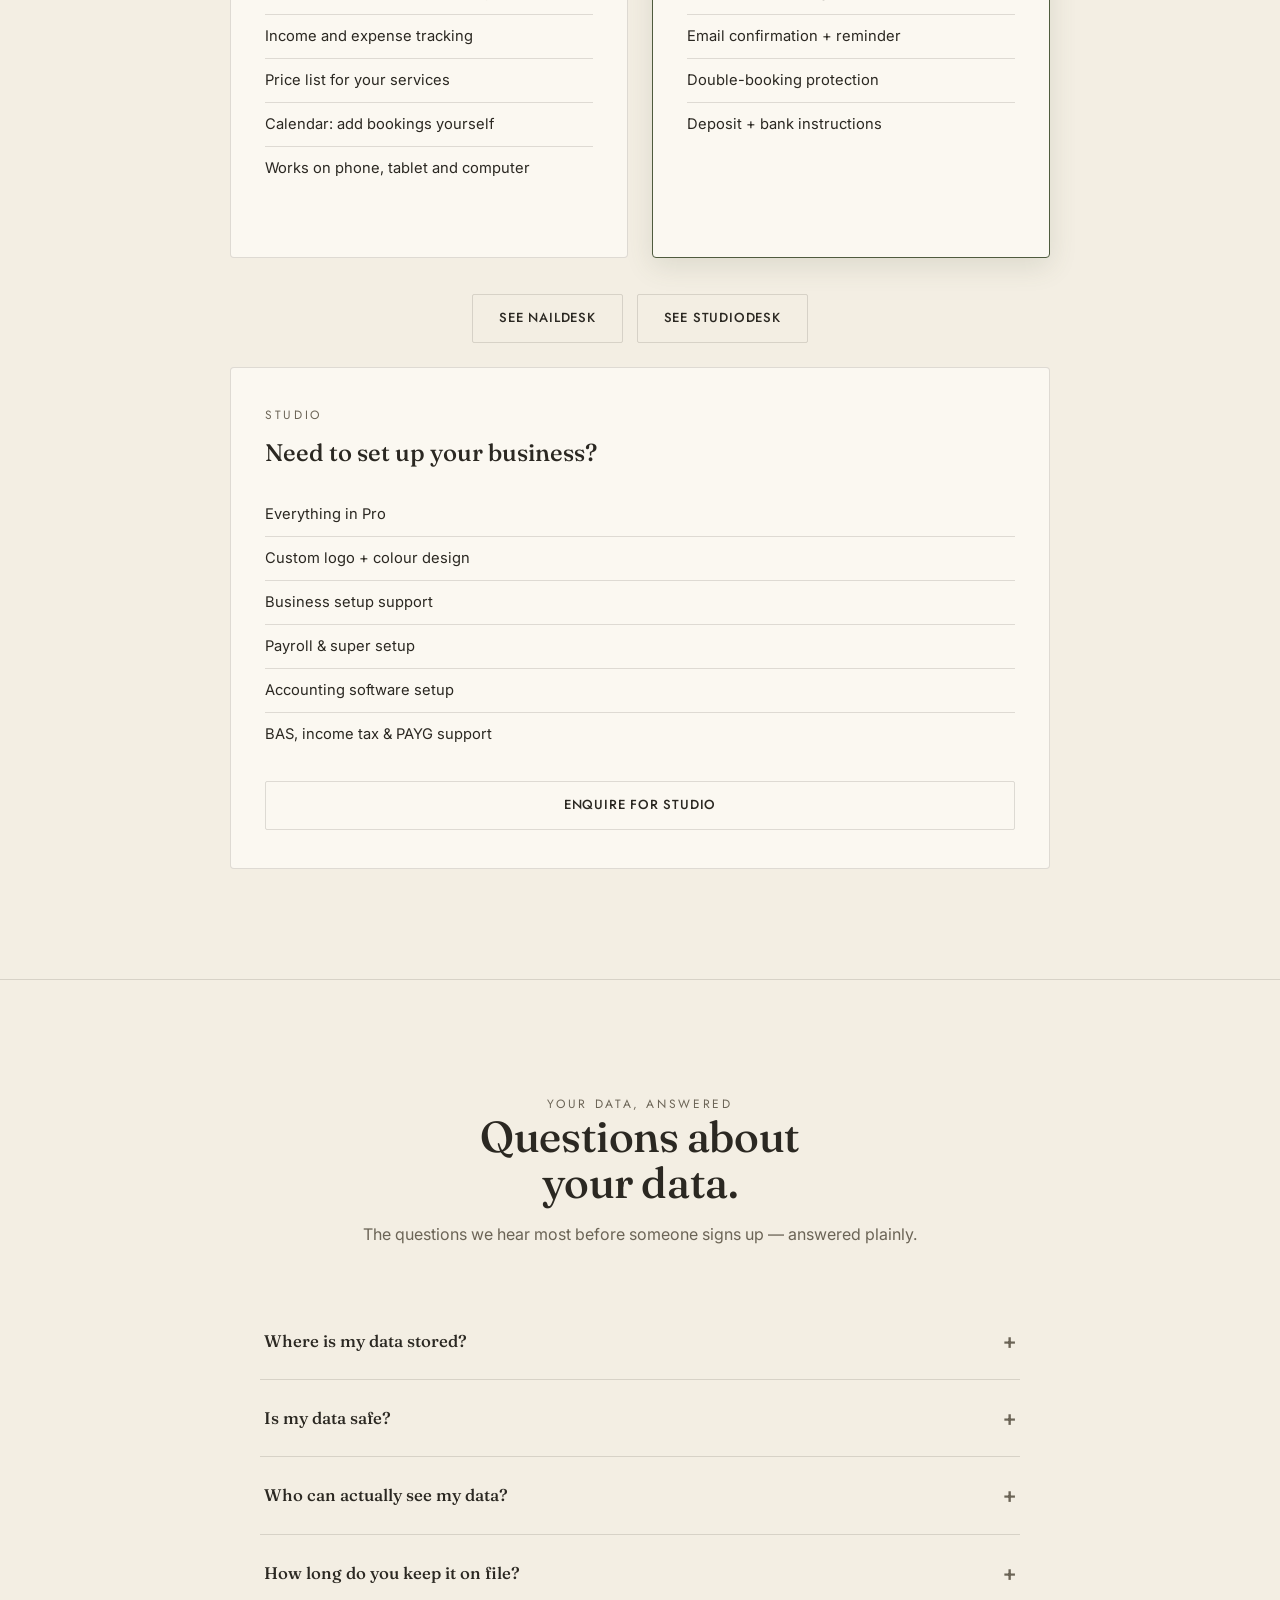
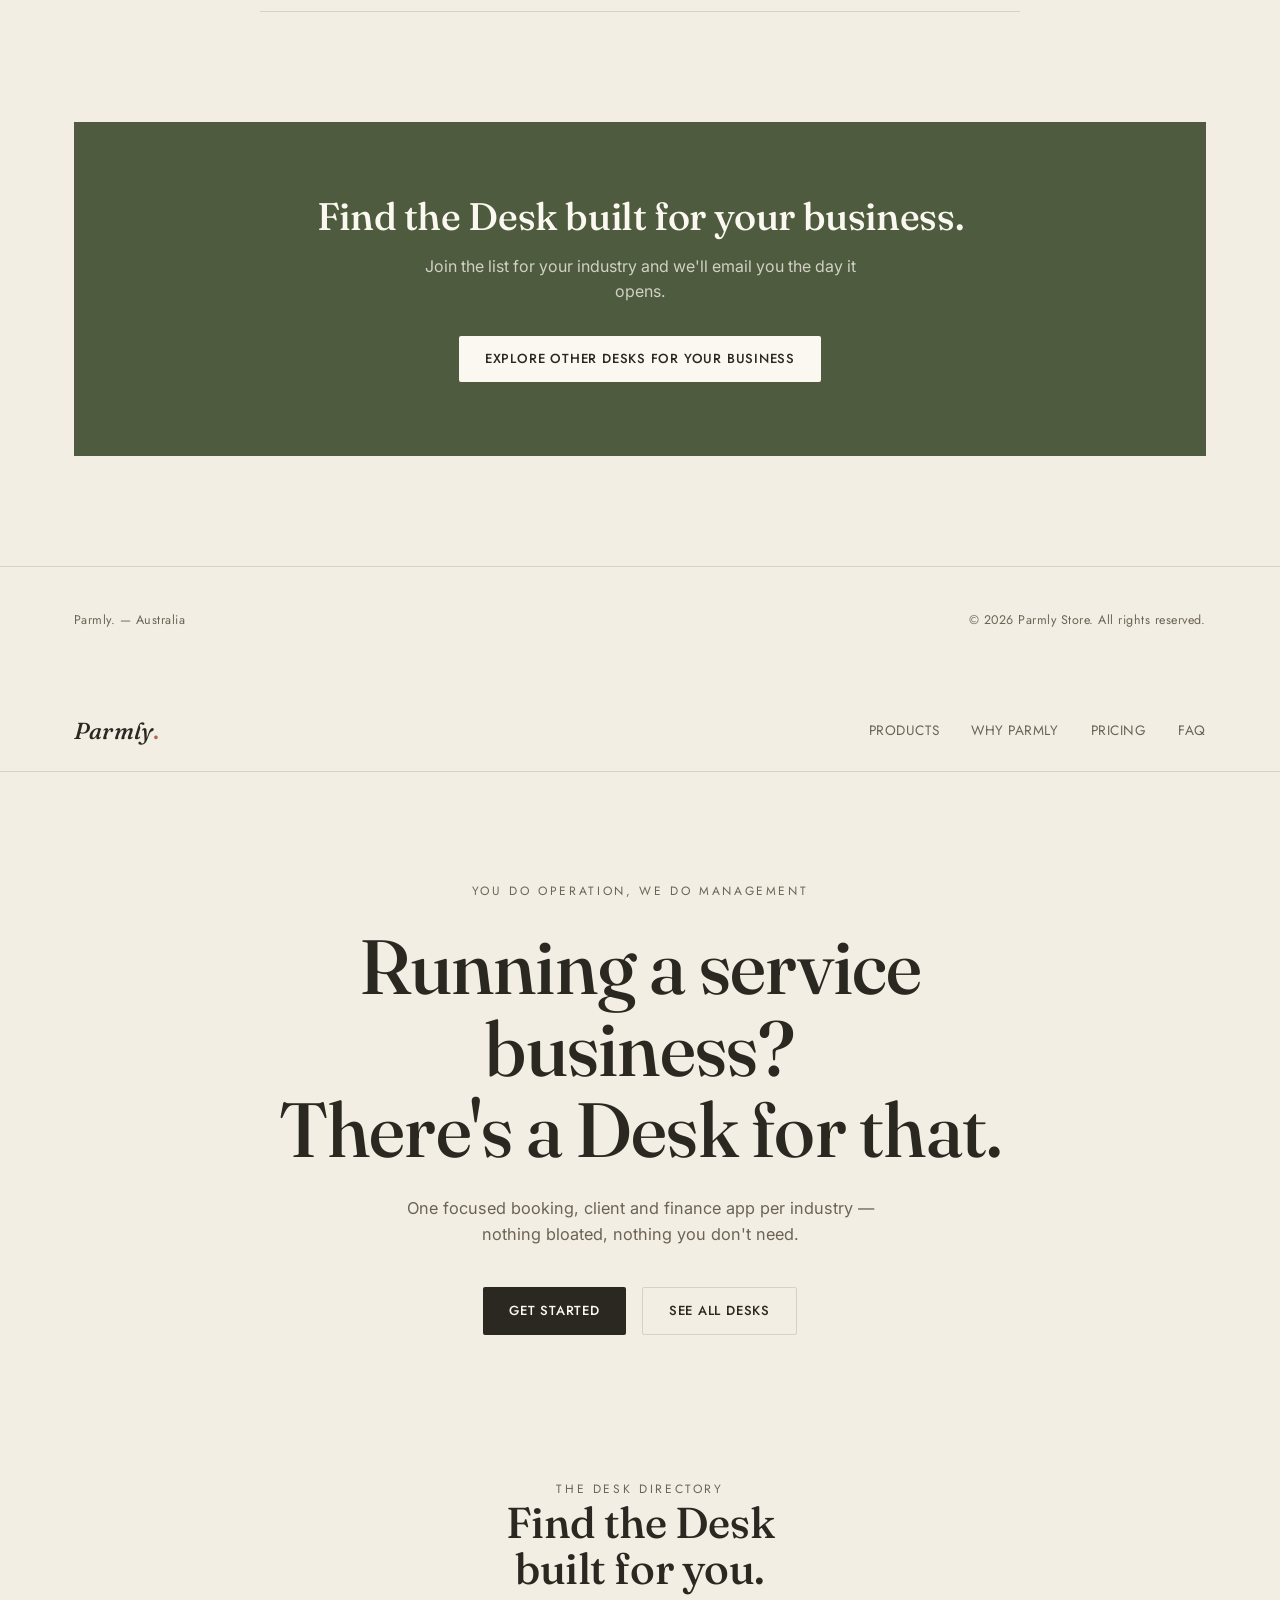
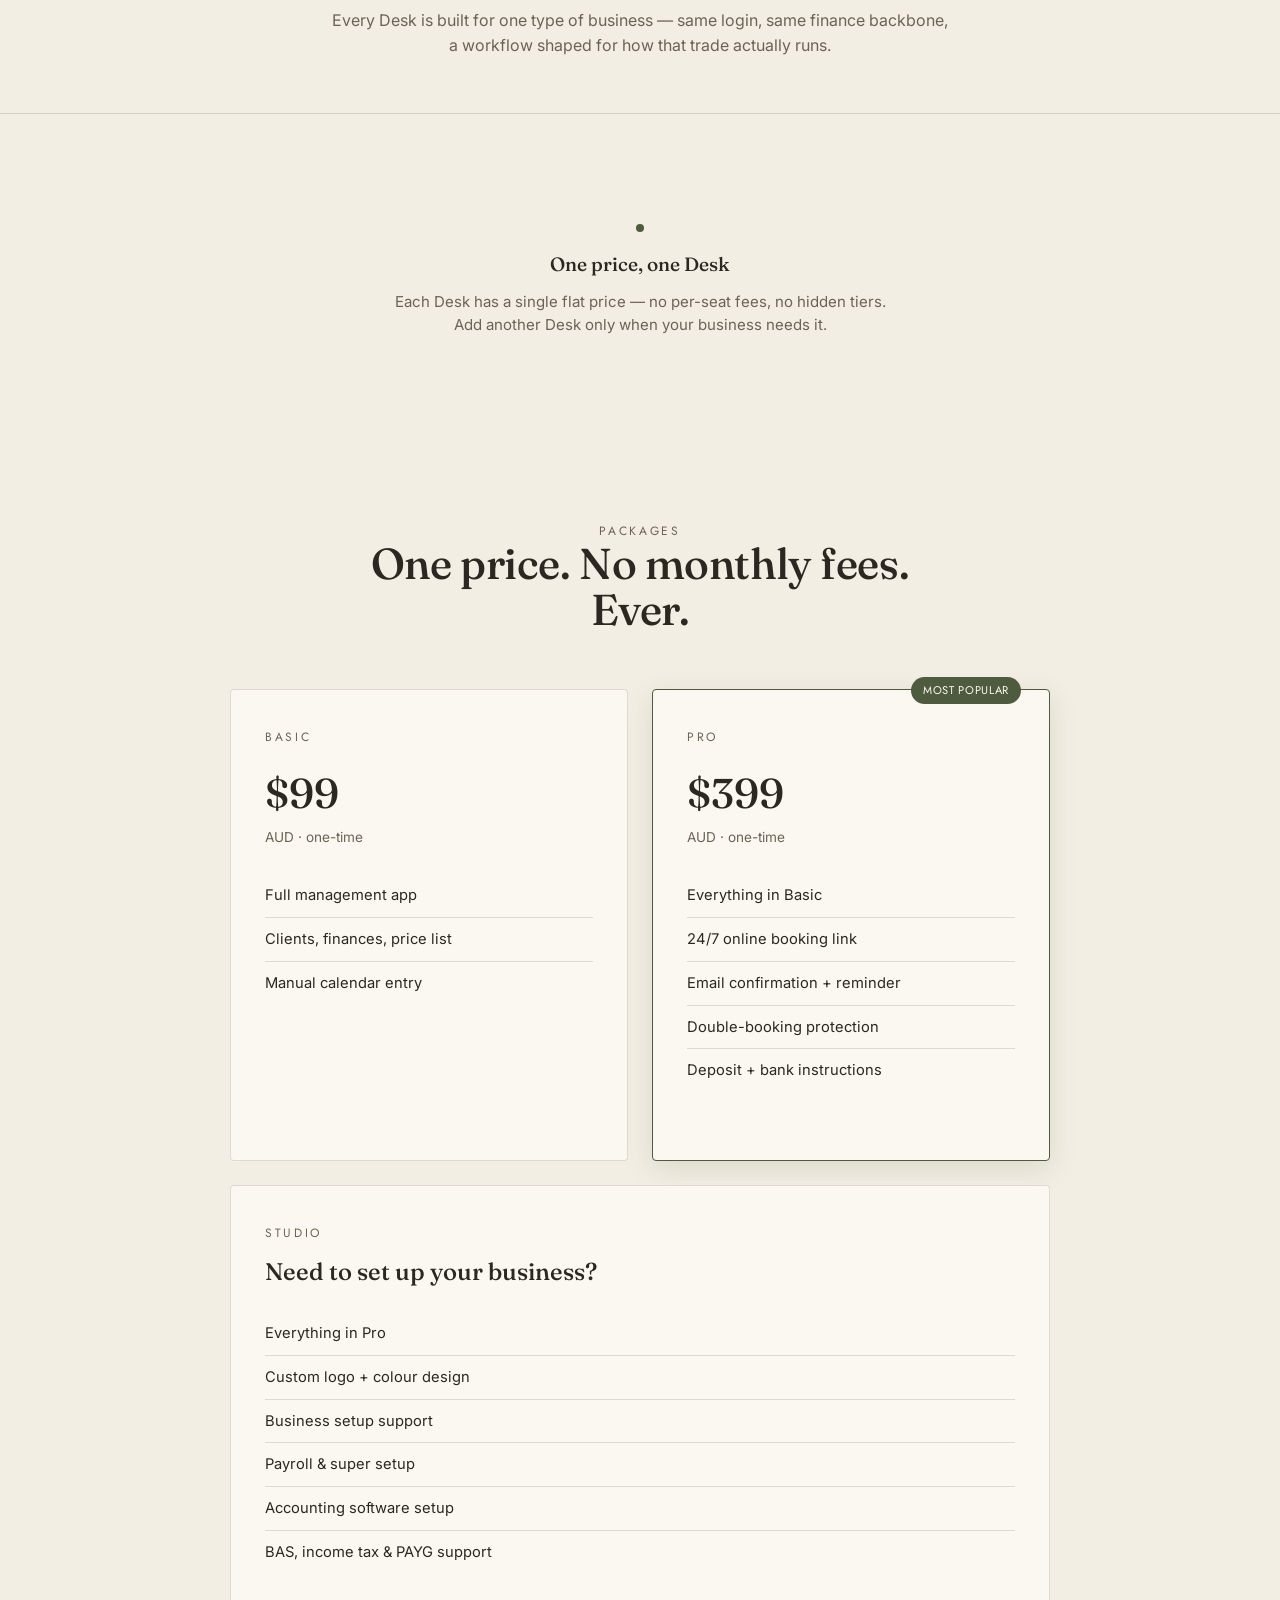
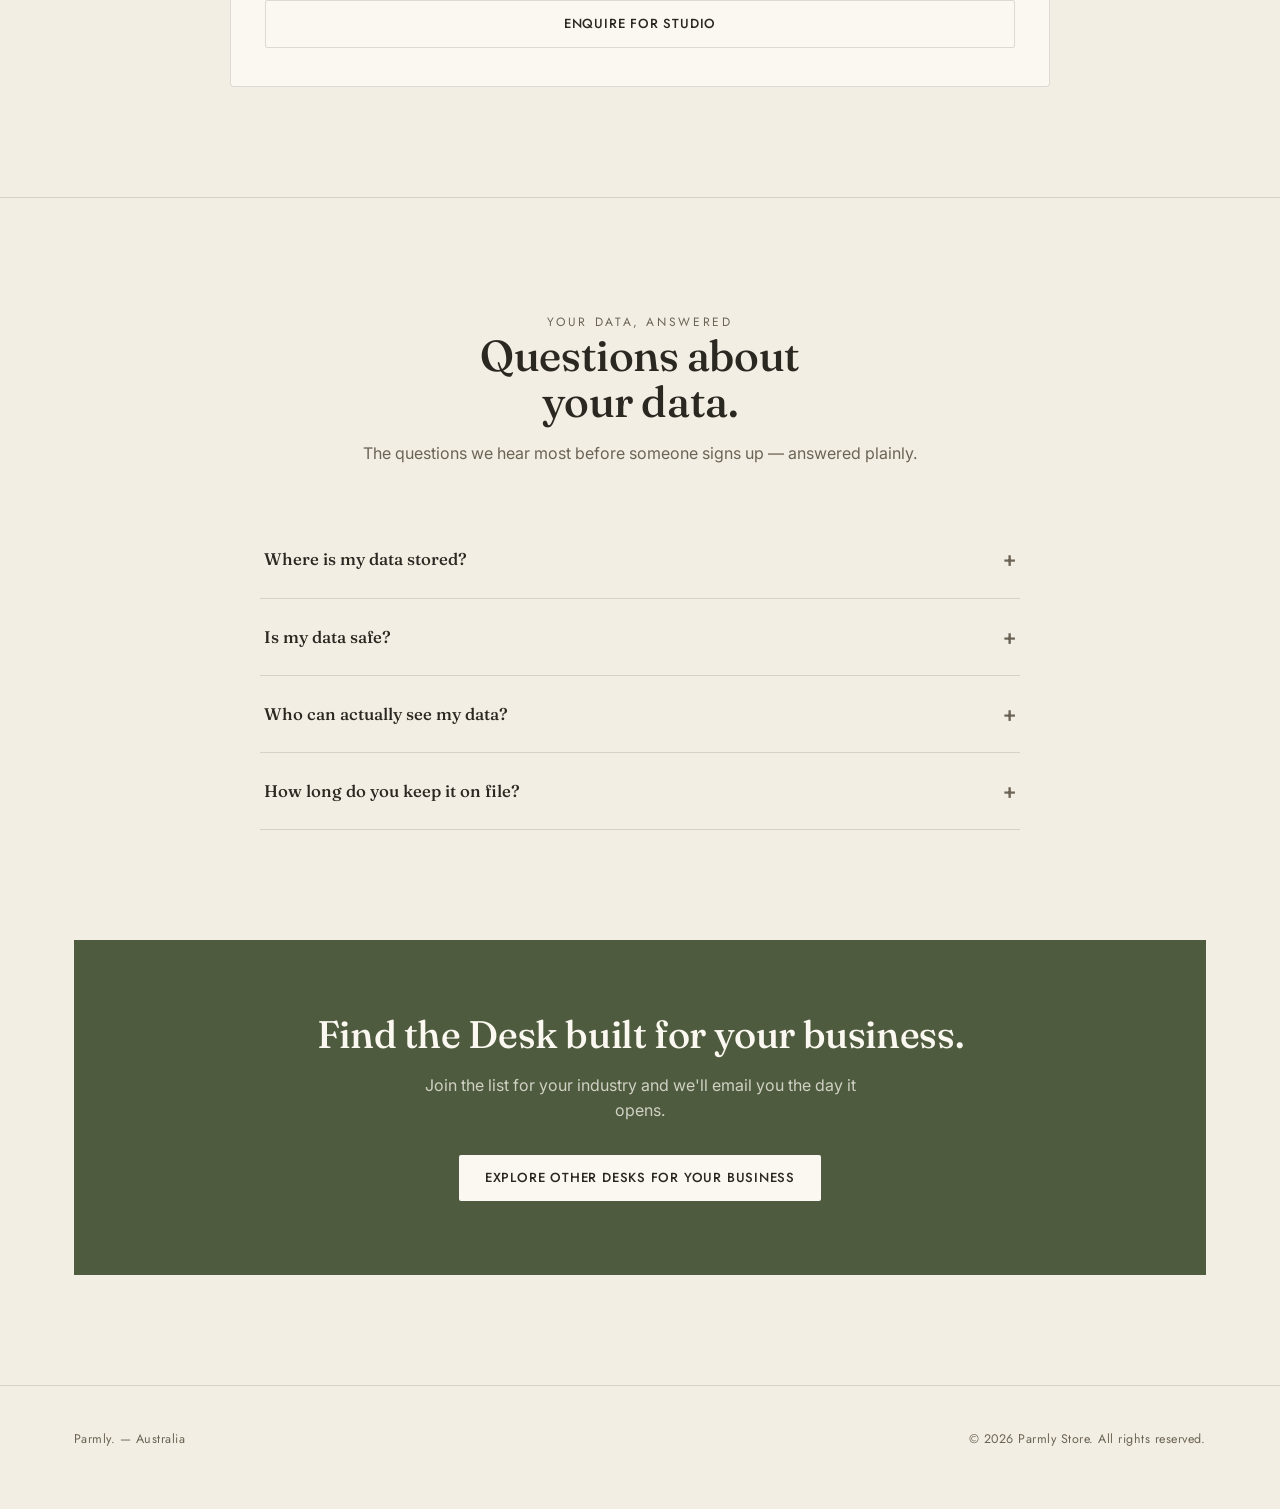
==== commit 499e9a46: "Update index.html" ====
--- a/index.html
+++ b/index.html
@@ -374,8 +374,8 @@
 <div class="feat-grid feat-single">
 <div class="feat">
 <div class="feat-dot" style="background:var(--moss)"></div>
-<h3>One price, one Desk</h3>
-<p>Each Desk has a single flat price — no per-seat fees, no hidden tiers. Add another Desk only when your business needs it.</p>
+<h3>Pay once. Keep it.</h3>
+<p>No monthly fees. Choose Basic or Pro, and add another Desk only when your business needs it.</p>
 </div>
 </div>
 </div>
@@ -393,9 +393,12 @@
 <div class="plan-price">$99</div>
 <div class="plan-note">AUD · one-time</div>
 <ul class="plan-features">
-<li>Full management app</li>
-<li>Clients, finances, price list</li>
-<li>Manual calendar entry</li>
+<li>Full management app, nothing missing</li>
+<li>Client list with notes and history</li>
+<li>Income and expense tracking</li>
+<li>Price list for your services</li>
+<li>Calendar: add bookings yourself</li>
+<li>Works on phone, tablet and computer</li>
 </ul>
 </div>
 <div class="plan-card plan-featured">
@@ -411,6 +414,10 @@
 <li>Deposit + bank instructions</li>
 </ul>
 </div>
+</div>
+<div style="display:flex;gap:14px;justify-content:center;flex-wrap:wrap;margin:36px 0 8px;">
+<a class="btn btn-outline" href="https://naildesk.shop">See NailDesk</a>
+<a class="btn btn-outline" href="https://studiodesk.store">See StudioDesk</a>
 </div>
 <div class="plan-card setup-card">
 <div class="plan-name">Studio</div>
@@ -577,3 +584,582 @@
 <script src="//code.tidio.co/ybpkfjwlbxz38mpshf3o4oobe1ramlrw.js" async></script>
 </body>
 </html>
+<!DOCTYPE html>
+<html lang="en">
+<head>
+<meta charset="UTF-8">
+<meta name="viewport" content="width=device-width, initial-scale=1.0">
+<title>Parmly — Software built for one industry at a time</title>
+<link rel="preconnect" href="https://fonts.googleapis.com">
+<link rel="preconnect" href="https://fonts.gstatic.com" crossorigin>
+<link href="https://fonts.googleapis.com/css2?family=Fraunces:ital,opsz,wght@0,9..144,400;0,9..144,500;0,9..144,600;1,9..144,500&family=Jost:wght@400;500;600&family=Inter:wght@400;500;600&display=swap" rel="stylesheet">
+<style>
+:root{
+--paper: #F3EEE3;
+--paper-raised: #FBF8F1;
+--ink: #2B2822;
+--ink-soft: #6B6456;
+--line: rgba(43,40,34,0.14);
+
+--moss: #4F5B3E;
+--cream: #E7DFCC;
+--terracotta:#B5674A;
+--taupe: #A6947E;
+--sage: #7C8C6B;
+--cream2: #EFE7D6;
+--charcoal: #2A2823;
+--clay: #96543D;
+}
+
+*{box-sizing:border-box; margin:0; padding:0;}
+html{scroll-behavior:smooth;}
+section[id]{scroll-margin-top:32px;}
+body{
+background:var(--paper);
+color:var(--ink);
+font-family:'Inter', sans-serif;
+-webkit-font-smoothing:antialiased;
+line-height:1.55;
+}
+img,svg{max-width:100%; display:block;}
+a{color:inherit;}
+
+.eyebrow{
+font-family:'Jost', sans-serif;
+font-size:0.75rem;
+letter-spacing:0.22em;
+text-transform:uppercase;
+color:var(--ink-soft);
+}
+h1,h2{
+font-family:'Fraunces', serif;
+font-weight:500;
+letter-spacing:-0.01em;
+line-height:1.06;
+}
+h1 em, h2 em{font-style:italic; font-weight:500;}
+
+.wrap{max-width:1180px; margin:0 auto; padding:0 24px;}
+
+/* ---------- Header ---------- */
+header{
+position:sticky; top:0; z-index:50;
+background:rgba(243,238,227,0.86);
+backdrop-filter:blur(10px);
+border-bottom:1px solid var(--line);
+}
+.nav{
+display:flex; align-items:center; justify-content:space-between;
+padding:22px 24px;
+max-width:1180px; margin:0 auto;
+}
+.logo{
+font-family:'Fraunces', serif;
+font-style:italic;
+font-weight:500;
+font-size:1.45rem;
+letter-spacing:0.01em;
+}
+.logo .dot{color:var(--terracotta); font-style:normal;}
+.nav-links{
+display:flex; gap:32px; align-items:center;
+font-family:'Jost', sans-serif;
+font-size:0.85rem;
+letter-spacing:0.04em;
+text-transform:uppercase;
+}
+.nav-links a{text-decoration:none; color:var(--ink-soft); transition:color .15s;}
+.nav-links a:hover{color:var(--ink);}
+.btn{
+font-family:'Jost', sans-serif;
+font-weight:500;
+font-size:0.82rem;
+letter-spacing:0.06em;
+text-transform:uppercase;
+border:none;
+border-radius:2px;
+padding:13px 26px;
+cursor:pointer;
+text-decoration:none;
+display:inline-flex;
+align-items:center;
+justify-content:center;
+transition:transform .15s ease, background .15s ease, color .15s ease;
+}
+.btn:hover{transform:translateY(-1px);}
+.btn-solid{background:var(--ink); color:var(--paper-raised);}
+.btn-outline{background:transparent; color:var(--ink); border:1px solid var(--line);}
+
+@media (max-width:720px){ .nav-links{display:none;} }
+
+/* ---------- Hero ---------- */
+.hero{padding:110px 0 70px; text-align:center;}
+.hero .eyebrow{display:block; margin-bottom:26px;}
+.hero h1{
+font-size:clamp(2.5rem, 6.4vw, 4.8rem);
+max-width:860px;
+margin:0 auto 26px;
+}
+.hero p{
+max-width:500px;
+margin:0 auto 40px;
+color:var(--ink-soft);
+font-size:1.02rem;
+}
+.hero-ctas{display:flex; gap:16px; justify-content:center; flex-wrap:wrap;}
+
+/* ---------- Directory: flush mosaic ---------- */
+.directory{padding:70px 0 0;}
+.section-head{max-width:620px; margin:0 auto 56px; text-align:center;}
+.section-head .eyebrow{margin-bottom:16px;}
+.section-head h2{font-size:clamp(1.9rem, 3.8vw, 2.7rem); margin-bottom:16px;}
+.section-head p{color:var(--ink-soft); font-size:1rem;}
+
+.mosaic{
+display:grid;
+grid-template-columns:repeat(3, 1fr);
+}
+@media (max-width:860px){ .mosaic{grid-template-columns:repeat(2,1fr);} }
+@media (max-width:520px){ .mosaic{grid-template-columns:1fr;} }
+
+.tile{
+position:relative;
+aspect-ratio:1 / 1.05;
+display:flex;
+flex-direction:column;
+align-items:center;
+justify-content:center;
+text-align:center;
+padding:30px 22px;
+overflow:hidden;
+opacity:0;
+transform:translateY(16px);
+transition:opacity .6s ease, transform .6s ease;
+}
+.tile.show{opacity:1; transform:translateY(0);}
+
+/* soft dappled light overlay */
+.tile::before{
+content:"";
+position:absolute; inset:0;
+background:repeating-linear-gradient(
+100deg,
+rgba(255,255,255,0.05) 0px,
+rgba(255,255,255,0.05) 2px,
+transparent 2px,
+transparent 46px
+);
+pointer-events:none;
+}
+
+.tile .status{
+position:absolute;
+top:18px; right:20px;
+font-family:'Jost', sans-serif;
+font-size:0.62rem;
+letter-spacing:0.14em;
+text-transform:uppercase;
+opacity:0.75;
+}
+
+.tile .icon{
+width:34px; height:34px;
+margin-bottom:18px;
+opacity:0.9;
+}
+.tile .name{
+font-family:'Fraunces', serif;
+font-weight:500;
+font-size:1.5rem;
+letter-spacing:0.02em;
+margin-bottom:8px;
+}
+.tile .vertical{
+font-family:'Jost', sans-serif;
+font-size:0.68rem;
+letter-spacing:0.16em;
+text-transform:uppercase;
+opacity:0.7;
+margin-bottom:16px;
+}
+.tile .copy{
+font-size:0.86rem;
+max-width:220px;
+opacity:0.85;
+margin-bottom:20px;
+}
+.tile .tile-cta{
+font-family:'Jost', sans-serif;
+font-size:0.72rem;
+letter-spacing:0.1em;
+text-transform:uppercase;
+text-decoration:none;
+border-bottom:1px solid currentColor;
+padding-bottom:2px;
+opacity:0.9;
+transition:opacity .15s ease;
+}
+.tile .tile-cta:hover{opacity:1;}
+
+.tile.on-light{background:var(--cream); color:var(--ink);}
+.tile.on-light2{background:var(--cream2); color:var(--ink);}
+.tile.on-dark{background:var(--moss); color:var(--paper-raised);}
+.tile.on-terra{background:var(--terracotta); color:var(--paper-raised);}
+.tile.on-taupe{background:var(--taupe); color:var(--ink);}
+.tile.on-sage{background:var(--sage); color:var(--paper-raised);}
+.tile.on-charcoal{background:var(--charcoal); color:var(--paper-raised);}
+.tile.on-clay{background:var(--clay); color:var(--paper-raised);}
+
+/* ---------- Features ---------- */
+.features{padding:110px 0; border-top:1px solid var(--line); margin-top:0;}
+.feat-grid{display:grid; grid-template-columns:repeat(3,1fr); gap:44px;}
+@media (max-width:820px){ .feat-grid{grid-template-columns:1fr;} }
+.feat-single{grid-template-columns:1fr; max-width:520px; margin:0 auto; text-align:center;}
+.feat-single .feat-dot{margin-left:auto; margin-right:auto;}
+.feat-dot{width:8px; height:8px; border-radius:50%; margin-bottom:18px;}
+.feat h3{font-family:'Fraunces', serif; font-weight:500; font-size:1.2rem; margin-bottom:10px;}
+.feat p{color:var(--ink-soft); font-size:0.94rem;}
+
+/* ---------- Pricing / Full-service ---------- */
+.plans{
+display:grid; grid-template-columns:repeat(3,1fr); gap:24px;
+max-width:1180px; margin:0 auto;
+}
+@media (max-width:980px){ .plans{grid-template-columns:1fr 1fr;} }
+@media (max-width:720px){ .plans{grid-template-columns:1fr;} }
+.plan-card{
+position:relative;
+background:var(--paper-raised);
+border:1px solid var(--line);
+border-radius:4px;
+padding:38px 34px;
+}
+.plan-featured{border:1px solid var(--moss); box-shadow:0 8px 28px rgba(79,91,62,0.14);}
+.plan-badge{
+position:absolute; top:-13px; right:28px;
+background:var(--moss); color:var(--paper-raised);
+font-family:'Jost', sans-serif; font-size:0.7rem; letter-spacing:0.06em; text-transform:uppercase;
+padding:5px 12px; border-radius:20px;
+}
+.plan-price{font-family:'Fraunces', serif; font-weight:500; font-size:2.6rem; margin:14px 0 2px;}
+.plan-note{color:var(--ink-soft); font-size:0.85rem; margin-bottom:26px;}
+.plan-features{list-style:none; margin-bottom:30px;}
+.plan-features li{
+padding:10px 0; border-top:1px solid var(--line);
+font-size:0.92rem;
+}
+.plan-features li:first-child{border-top:none;}
+.plan-card .btn{width:100%;}
+.pricing{padding:70px 0 110px;}
+.plans.plans-two{grid-template-columns:repeat(2,1fr); max-width:820px;}
+@media (max-width:720px){ .plans.plans-two{grid-template-columns:1fr;} }
+.plan-name{font-family:'Jost', sans-serif; font-size:0.75rem; letter-spacing:0.22em; text-transform:uppercase; color:var(--ink-soft);}
+.setup-card{max-width:820px; margin:24px auto 0;}
+.setup-card h3{font-family:'Fraunces', serif; font-weight:500; font-size:1.5rem; margin:10px 0 22px;}
+.setup-card .plan-features{margin-bottom:26px;}
+.plan-ctas{display:flex;flex-direction:column;gap:10px;margin-top:8px;}
+.plan-demo-link{display:block;text-align:center;font-family:'Jost',sans-serif;font-size:0.78rem;letter-spacing:0.04em;color:var(--ink-soft);text-decoration:underline;text-underline-offset:3px;padding:4px 0;}
+.plan-demo-link:hover{color:var(--moss);}
+
+/* ---------- FAQ ---------- */
+.faq{padding:110px 0; border-top:1px solid var(--line);}
+.faq-list{max-width:760px; margin:0 auto;}
+.faq-item{border-bottom:1px solid var(--line);}
+.faq-item summary{
+list-style:none; cursor:pointer;
+display:flex; align-items:center; justify-content:space-between; gap:20px;
+padding:22px 4px;
+font-family:'Fraunces', serif; font-weight:500; font-size:1.05rem;
+}
+.faq-item summary::-webkit-details-marker{display:none;}
+.faq-item summary::after{
+content:"+"; font-family:'Jost',sans-serif; font-size:1.3rem; color:var(--ink-soft); flex-shrink:0;
+}
+.faq-item[open] summary::after{content:"–";}
+.faq-item p{
+color:var(--ink-soft); font-size:0.92rem; padding:0 4px 22px; max-width:640px;
+}
+
+/* ---------- CTA band ---------- */
+.cta-band{
+background:var(--moss);
+color:var(--paper-raised);
+margin:0 24px 110px;
+padding:74px 40px;
+text-align:center;
+max-width:1132px;
+margin-left:auto; margin-right:auto;
+}
+.cta-band h2{color:var(--paper-raised); font-size:clamp(1.8rem,3.6vw,2.4rem); margin-bottom:18px;}
+.cta-band p{color:rgba(251,248,241,0.75); max-width:460px; margin:0 auto 32px;}
+.cta-band .btn-solid{background:var(--paper-raised); color:var(--ink);}
+
+footer{border-top:1px solid var(--line); padding:44px 0 60px;}
+.foot-row{
+display:flex; justify-content:space-between; align-items:center;
+flex-wrap:wrap; gap:14px;
+font-family:'Jost', sans-serif;
+font-size:0.78rem;
+letter-spacing:0.04em;
+color:var(--ink-soft);
+}
+
+/* ---------- Notify modal ---------- */
+.modal-overlay{position:fixed;inset:0;background:rgba(43,40,34,0.55);display:none;align-items:center;justify-content:center;padding:20px;z-index:999;}
+.modal-overlay.open{display:flex;}
+.modal-card{background:var(--paper-raised);border-radius:4px;padding:34px;max-width:380px;width:100%;position:relative;}
+.modal-close{position:absolute;top:14px;right:14px;background:none;border:none;font-size:22px;cursor:pointer;color:var(--ink-soft);line-height:1;}
+.modal-card h3{font-family:'Fraunces',serif;font-weight:500;margin:8px 0 6px;font-size:1.3rem;}
+.modal-sub{font-size:0.85rem;color:var(--ink-soft);margin-bottom:20px;}
+.modal-card form{display:flex;flex-direction:column;gap:11px;}
+.modal-card input{font-size:0.85rem;padding:11px 13px;border-radius:3px;border:1px solid var(--line);font-family:inherit;background:var(--paper);color:var(--ink);}
+.modal-card .btn{margin-top:8px;width:100%;}
+.modal-thanks{font-size:0.9rem;color:var(--moss);font-weight:500;}
+</style>
+</head>
+<body>
+
+<header>
+<div class="nav">
+<div class="logo">Parmly<span class="dot">.</span></div>
+<div class="nav-links">
+<a href="#directory">Products</a>
+<a href="#features">Why Parmly</a>
+<a href="#pricing">Pricing</a>
+<a href="#faq">FAQ</a>
+</div>
+</div>
+</header>
+
+<section class="hero">
+<div class="wrap">
+<span class="eyebrow">You do operation, we do management</span>
+<h1>Running a service business?<br>There's a Desk for that.</h1>
+<p>One focused booking, client and finance app per industry — nothing bloated, nothing you don't need.</p>
+<div class="hero-ctas">
+<a href="#directory" class="btn btn-solid">Get started</a>
+<a href="#directory" class="btn btn-outline">See all Desks</a>
+</div>
+</div>
+</section>
+
+<section class="directory" id="directory">
+<div class="wrap">
+<div class="section-head">
+<span class="eyebrow">The desk directory</span>
+<h2>Find the Desk<br>built for you.</h2>
+<p>Every Desk is built for one type of business — same login, same finance backbone, a workflow shaped for how that trade actually runs.</p>
+</div>
+</div>
+
+<div class="mosaic" id="mosaic"></div>
+</section>
+
+<section class="features" id="features">
+<div class="wrap">
+<div class="feat-grid feat-single">
+<div class="feat">
+<div class="feat-dot" style="background:var(--moss)"></div>
+<h3>One price, one Desk</h3>
+<p>Each Desk has a single flat price — no per-seat fees, no hidden tiers. Add another Desk only when your business needs it.</p>
+</div>
+</div>
+</div>
+</section>
+
+<section class="pricing" id="pricing">
+<div class="wrap">
+<div class="section-head">
+<span class="eyebrow">Packages</span>
+<h2>One price. No monthly fees. Ever.</h2>
+</div>
+<div class="plans plans-two">
+<div class="plan-card">
+<div class="plan-name">Basic</div>
+<div class="plan-price">$99</div>
+<div class="plan-note">AUD · one-time</div>
+<ul class="plan-features">
+<li>Full management app</li>
+<li>Clients, finances, price list</li>
+<li>Manual calendar entry</li>
+</ul>
+</div>
+<div class="plan-card plan-featured">
+<span class="plan-badge">Most popular</span>
+<div class="plan-name">Pro</div>
+<div class="plan-price">$399</div>
+<div class="plan-note">AUD · one-time</div>
+<ul class="plan-features">
+<li>Everything in Basic</li>
+<li>24/7 online booking link</li>
+<li>Email confirmation + reminder</li>
+<li>Double-booking protection</li>
+<li>Deposit + bank instructions</li>
+</ul>
+</div>
+</div>
+<div class="plan-card setup-card">
+<div class="plan-name">Studio</div>
+<h3>Need to set up your business?</h3>
+<ul class="plan-features">
+<li>Everything in Pro</li>
+<li>Custom logo + colour design</li>
+<li>Business setup support</li>
+<li>Payroll &amp; super setup</li>
+<li>Accounting software setup</li>
+<li>BAS, income tax &amp; PAYG support</li>
+</ul>
+<a class="btn btn-outline" href="mailto:account@ollieconsult.com?subject=StudioDesk%20Studio%20Enquiry">Enquire for Studio</a>
+</div>
+</div>
+</section>
+
+<section class="faq" id="faq">
+<div class="wrap">
+<div class="section-head">
+<span class="eyebrow">Your data, answered</span>
+<h2>Questions about<br>your data.</h2>
+<p>The questions we hear most before someone signs up — answered plainly.</p>
+</div>
+<div class="faq-list">
+<details class="faq-item">
+<summary>Where is my data stored?</summary>
+<p>In a managed Postgres database hosted in Sydney, Australia. The app itself is served from a global network for speed, but every client record, booking, and financial entry you create lives in that Sydney-region database.</p>
+</details>
+<details class="faq-item">
+<summary>Is my data safe?</summary>
+<p>Yes. All traffic between your device and our servers is encrypted (HTTPS/TLS), and data is encrypted at rest. Each business's data is isolated from every other business on the platform — there's no shared access between accounts.</p>
+</details>
+<details class="faq-item">
+<summary>Who can actually see my data?</summary>
+<p>Only you and anyone you invite into your account. We don't sell or share your business data with third parties, and our team doesn't look at your data unless you contact us for support and ask us to.</p>
+</details>
+<details class="faq-item">
+<summary>How long do you keep it on file?</summary>
+<p>For as long as your account stays active. If you ever cancel, we hold your data for a short window in case you want to export it or come back — after that it's permanently deleted from our systems.</p>
+</details>
+</div>
+</div>
+</section>
+
+<div class="cta-band">
+<h2>Find the Desk built for your business.</h2>
+<p>Join the list for your industry and we'll email you the day it opens.</p>
+<a href="mailto:account@ollieconsult.com" class="btn btn-solid">Explore other Desks for your business</a>
+</div>
+
+<footer>
+<div class="wrap foot-row">
+<div>Parmly. — Australia</div>
+<div>© 2026 Parmly Store. All rights reserved.</div>
+</div>
+</footer>
+
+<div class="modal-overlay" id="notifyOverlay">
+<div class="modal-card">
+<button class="modal-close" onclick="closeNotify()" aria-label="Close">&times;</button>
+<span class="eyebrow">Coming soon</span>
+<h3 id="notifyTitle">Notify me</h3>
+<p class="modal-sub">Leave your details and we'll email you the day this Desk opens.</p>
+<form id="notifyForm" onsubmit="submitNotify(event)">
+<input type="text" id="notifyName" placeholder="Full name" required>
+<input type="email" id="notifyEmail" placeholder="Email address" required>
+<input type="tel" id="notifyPhone" placeholder="Contact number" required>
+<input type="text" id="notifyBusiness" placeholder="Business name (optional)">
+<button type="submit" id="notifySubmitBtn" class="btn btn-solid">Notify me</button>
+</form>
+<p class="modal-thanks" id="notifyThanks" style="display:none;">Thanks — we'll be in touch!</p>
+</div>
+</div>
+
+<script>
+// minimal thin-line icons, single stroke, matching the editorial reference style
+const icons = {
+lotus: `<svg viewBox="0 0 40 40" fill="none" stroke="currentColor" stroke-width="1.3"><path d="M20 6c0 10-8 12-8 20a8 8 0 0016 0c0-8-8-10-8-20z"/><path d="M8 20c4 0 6 4 6 8M32 20c-4 0-6 4-6 8"/></svg>`,
+polish: `<svg viewBox="0 0 40 40" fill="none" stroke="currentColor" stroke-width="1.3"><rect x="16" y="6" width="8" height="5" rx="1"/><path d="M18 11v4M22 11v4"/><path d="M14 15h12l-2 17.5a2 2 0 01-2 1.8h-4a2 2 0 01-2-1.8L14 15z"/></svg>`,
+scissors: `<svg viewBox="0 0 40 40" fill="none" stroke="currentColor" stroke-width="1.3"><path d="M8 16c6 8 18 8 24 0"/><path d="M14 20l-2 5"/><path d="M20 22v6"/><path d="M26 20l2 5"/></svg>`,
+dumbbell: `<svg viewBox="0 0 40 40" fill="none" stroke="currentColor" stroke-width="1.3"><rect x="6" y="15" width="5" height="10" rx="1"/><rect x="29" y="15" width="5" height="10" rx="1"/><path d="M11 20h18"/></svg>`,
+book: `<svg viewBox="0 0 40 40" fill="none" stroke="currentColor" stroke-width="1.3"><path d="M20 12c-3-2-8-3-12-2v20c4-1 9 0 12 2 3-2 8-3 12-2V10c-4-1-9 0-12 2z"/><path d="M20 12v20"/></svg>`,
+paw: `<svg viewBox="0 0 40 40" fill="none" stroke="currentColor" stroke-width="1.3"><circle cx="14" cy="12" r="2.6"/><circle cx="26" cy="12" r="2.6"/><circle cx="9" cy="19" r="2.4"/><circle cx="31" cy="19" r="2.4"/><path d="M20 20c-5 0-9 4-9 8a5 5 0 009 3 5 5 0 009-3c0-4-4-8-9-8z"/></svg>`,
+spray: `<svg viewBox="0 0 40 40" fill="none" stroke="currentColor" stroke-width="1.3"><rect x="13" y="17" width="10" height="15" rx="2"/><path d="M17 17v-4h6l3-3M26 8l3 3M28 4l2 2M24 3l1.5 2.5"/></svg>`,
+leaf: `<svg viewBox="0 0 40 40" fill="none" stroke="currentColor" stroke-width="1.3"><path d="M10 30c0-12 9-20 20-20-1 12-9 20-20 20z"/><path d="M10 30c4-6 9-10 14-13"/></svg>`,
+camera: `<svg viewBox="0 0 40 40" fill="none" stroke="currentColor" stroke-width="1.3"><rect x="6" y="12" width="28" height="20" rx="3"/><path d="M14 12l3-5h6l3 5"/><circle cx="20" cy="22" r="6"/></svg>`,
+};
+
+const desks = [
+{name:"StudioDesk", vertical:"Yoga · Pilates · Lagree", copy:"Class scheduling, memberships and studio finances together.", cls:"on-dark", icon:"lotus", status:"Live", cta:"Explore StudioDesk", link:"https://studiodesk.store"},
+{name:"NailDesk", vertical:"Nail salons", copy:"Bookings, clients and finances built for one chair or ten.", cls:"on-light", icon:"polish", status:"Live · Most popular", cta:"Explore NailDesk", link:"https://naildesk.shop"},
+{name:"BeautyDesk", vertical:"Hair & beauty salons", copy:"Chair bookings, client history and payroll, unified.", cls:"on-terra", icon:"scissors", status:"Coming soon", cta:"Notify me"},
+{name:"TrainDesk", vertical:"Personal trainers", copy:"Sessions, packages and payments, all in one calendar.", cls:"on-taupe", icon:"dumbbell", status:"Coming soon", cta:"Notify me"},
+{name:"TutorDesk", vertical:"Tutors", copy:"Lesson bookings, student records and invoicing, simplified.", cls:"on-sage", icon:"book", status:"Coming soon", cta:"Notify me"},
+{name:"PetDesk", vertical:"Groomers & pet care", copy:"Appointments, vaccination records and reminders in one place.", cls:"on-light2", icon:"paw", status:"Coming soon", cta:"Notify me"},
+{name:"CleanDesk", vertical:"Cleaning services", copy:"Job scheduling, routes and client invoicing on the go.", cls:"on-charcoal", icon:"spray", status:"Coming soon", cta:"Notify me"},
+{name:"TherapyDesk", vertical:"Massage & wellness", copy:"Session bookings, intake notes and packages, kept simple.", cls:"on-clay", icon:"leaf", status:"Coming soon", cta:"Notify me"},
+{name:"PhotoDesk", vertical:"Photographers", copy:"Bookings, galleries and client proofing, all in one place.", cls:"on-sage", icon:"camera", status:"Coming soon", cta:"Notify me"},
+];
+
+const mosaic = document.getElementById('mosaic');
+desks.forEach(d => {
+const tile = document.createElement('div');
+tile.className = `tile ${d.cls}`;
+tile.innerHTML = `
+<span class="status">${d.status}</span>
+<div class="icon">${icons[d.icon]}</div>
+<div class="name">${d.name}</div>
+<div class="vertical">${d.vertical}</div>
+<p class="copy">${d.copy}</p>
+<a href="${d.link || 'javascript:void(0)'}" class="tile-cta" ${d.link ? '' : `onclick="openNotify('${d.name}')"`}>${d.cta}</a>
+`;
+mosaic.appendChild(tile);
+});
+
+let notifyDeskName = '';
+function openNotify(name){
+notifyDeskName = name;
+document.getElementById('notifyTitle').textContent = 'Notify me — ' + name;
+document.getElementById('notifyForm').reset();
+document.getElementById('notifyForm').style.display = '';
+document.getElementById('notifyThanks').style.display = 'none';
+document.getElementById('notifyOverlay').classList.add('open');
+}
+function closeNotify(){
+document.getElementById('notifyOverlay').classList.remove('open');
+}
+async function submitNotify(e){
+e.preventDefault();
+const btn = document.getElementById('notifySubmitBtn');
+btn.disabled = true; btn.textContent = 'Sending...';
+const data = {
+desk: notifyDeskName,
+name: document.getElementById('notifyName').value,
+email: document.getElementById('notifyEmail').value,
+phone: document.getElementById('notifyPhone').value,
+business: document.getElementById('notifyBusiness').value,
+};
+try {
+await fetch('https://formspree.io/f/mljrrlnl', {
+method: 'POST',
+headers: {'Content-Type':'application/json','Accept':'application/json'},
+body: JSON.stringify(data)
+});
+} catch(err) {}
+document.getElementById('notifyForm').style.display = 'none';
+document.getElementById('notifyThanks').style.display = '';
+btn.disabled = false; btn.textContent = 'Notify me';
+}
+
+const tiles = document.querySelectorAll('.tile');
+const io = new IntersectionObserver((entries)=>{
+entries.forEach((e,i)=>{
+if(e.isIntersecting){
+setTimeout(()=>e.target.classList.add('show'), i*70);
+io.unobserve(e.target);
+}
+});
+}, {threshold:0.15});
+tiles.forEach(t=>io.observe(t));
+</script>
+
+<script src="//code.tidio.co/ybpkfjwlbxz38mpshf3o4oobe1ramlrw.js" async></script>
+</body>
+</html>
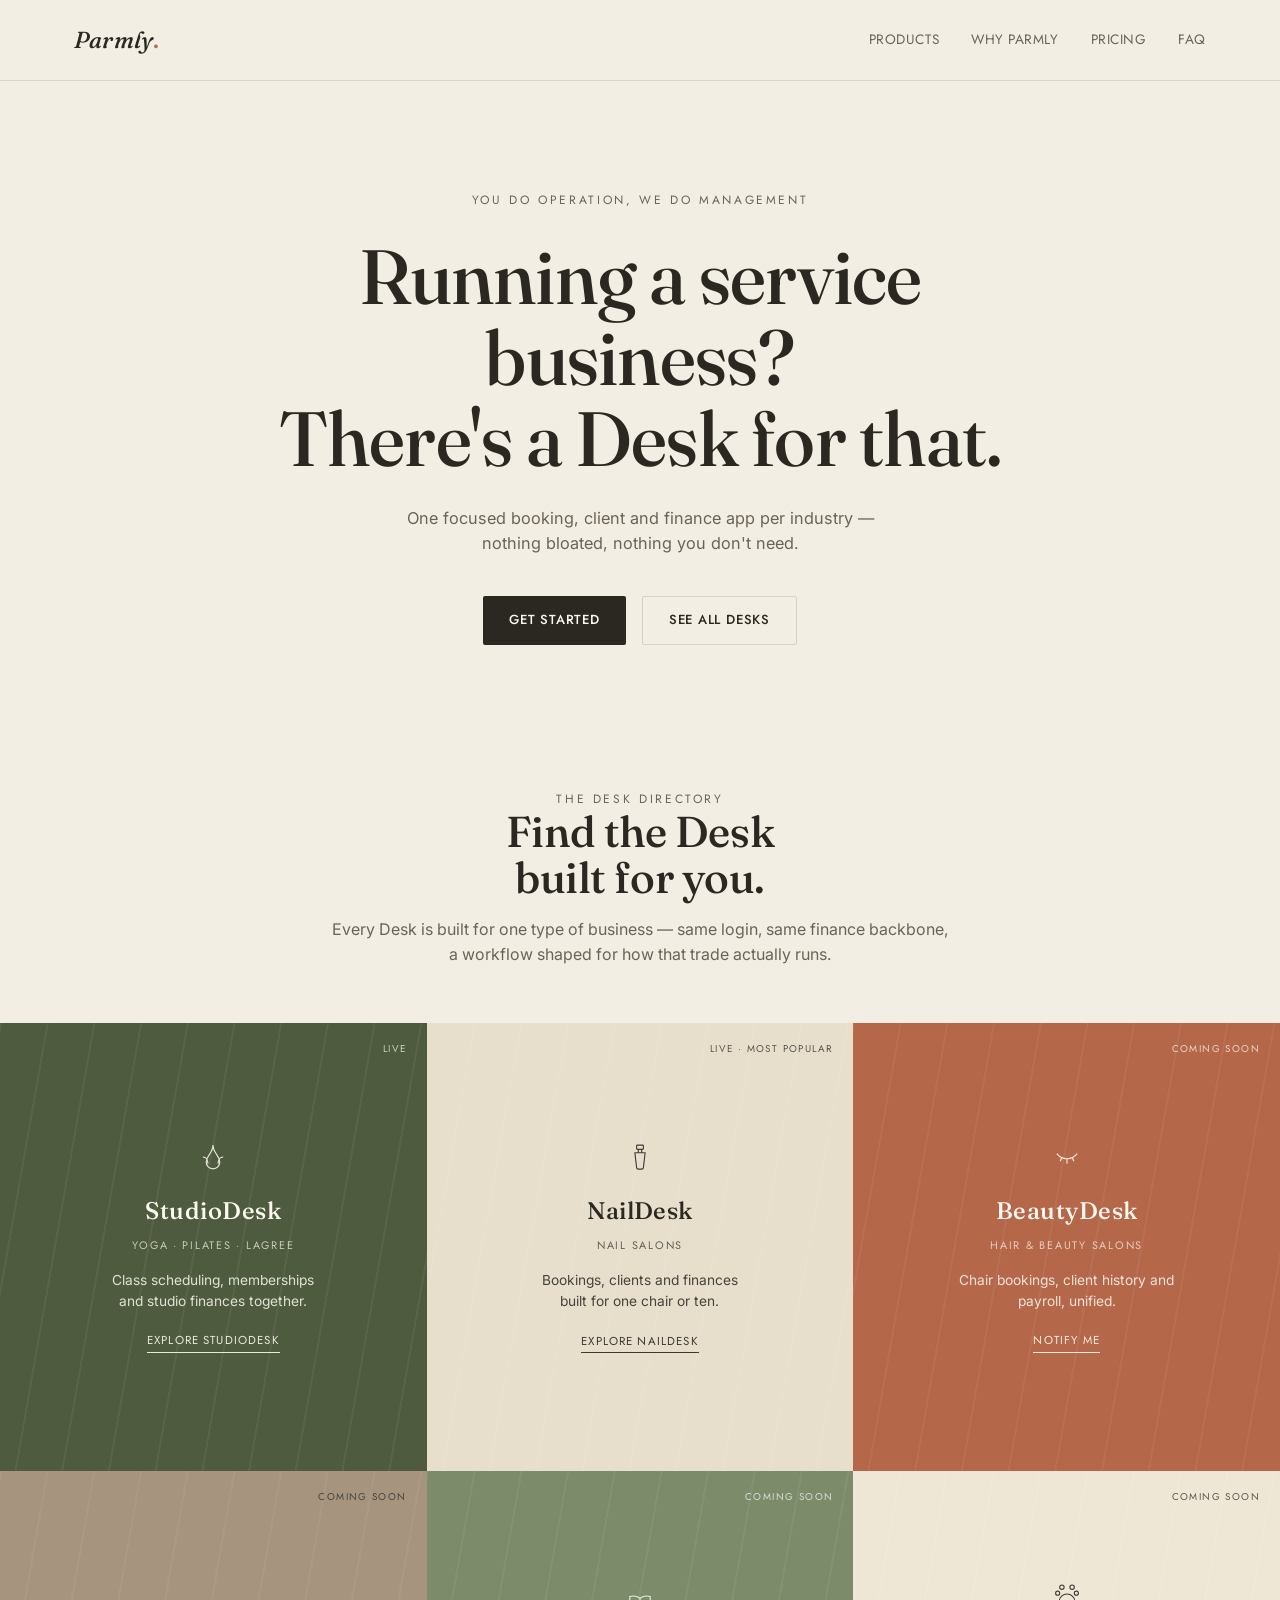
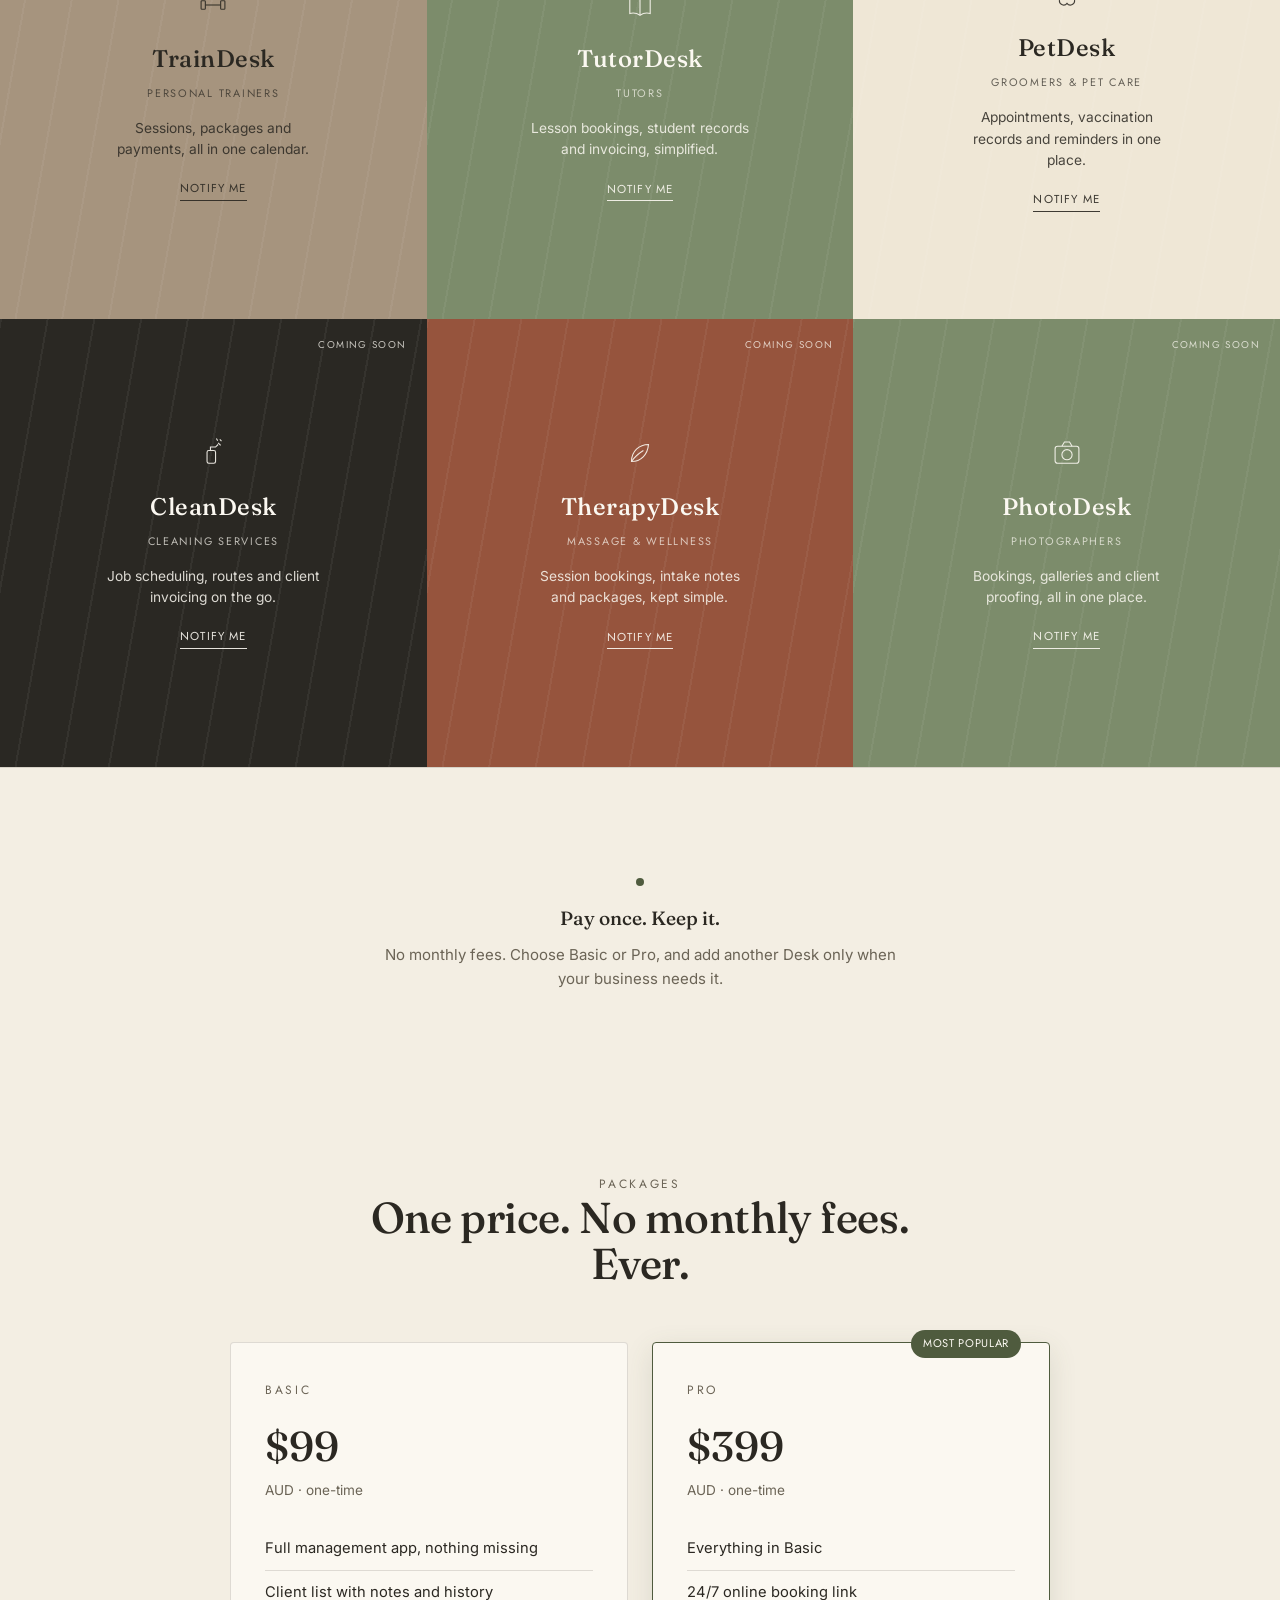
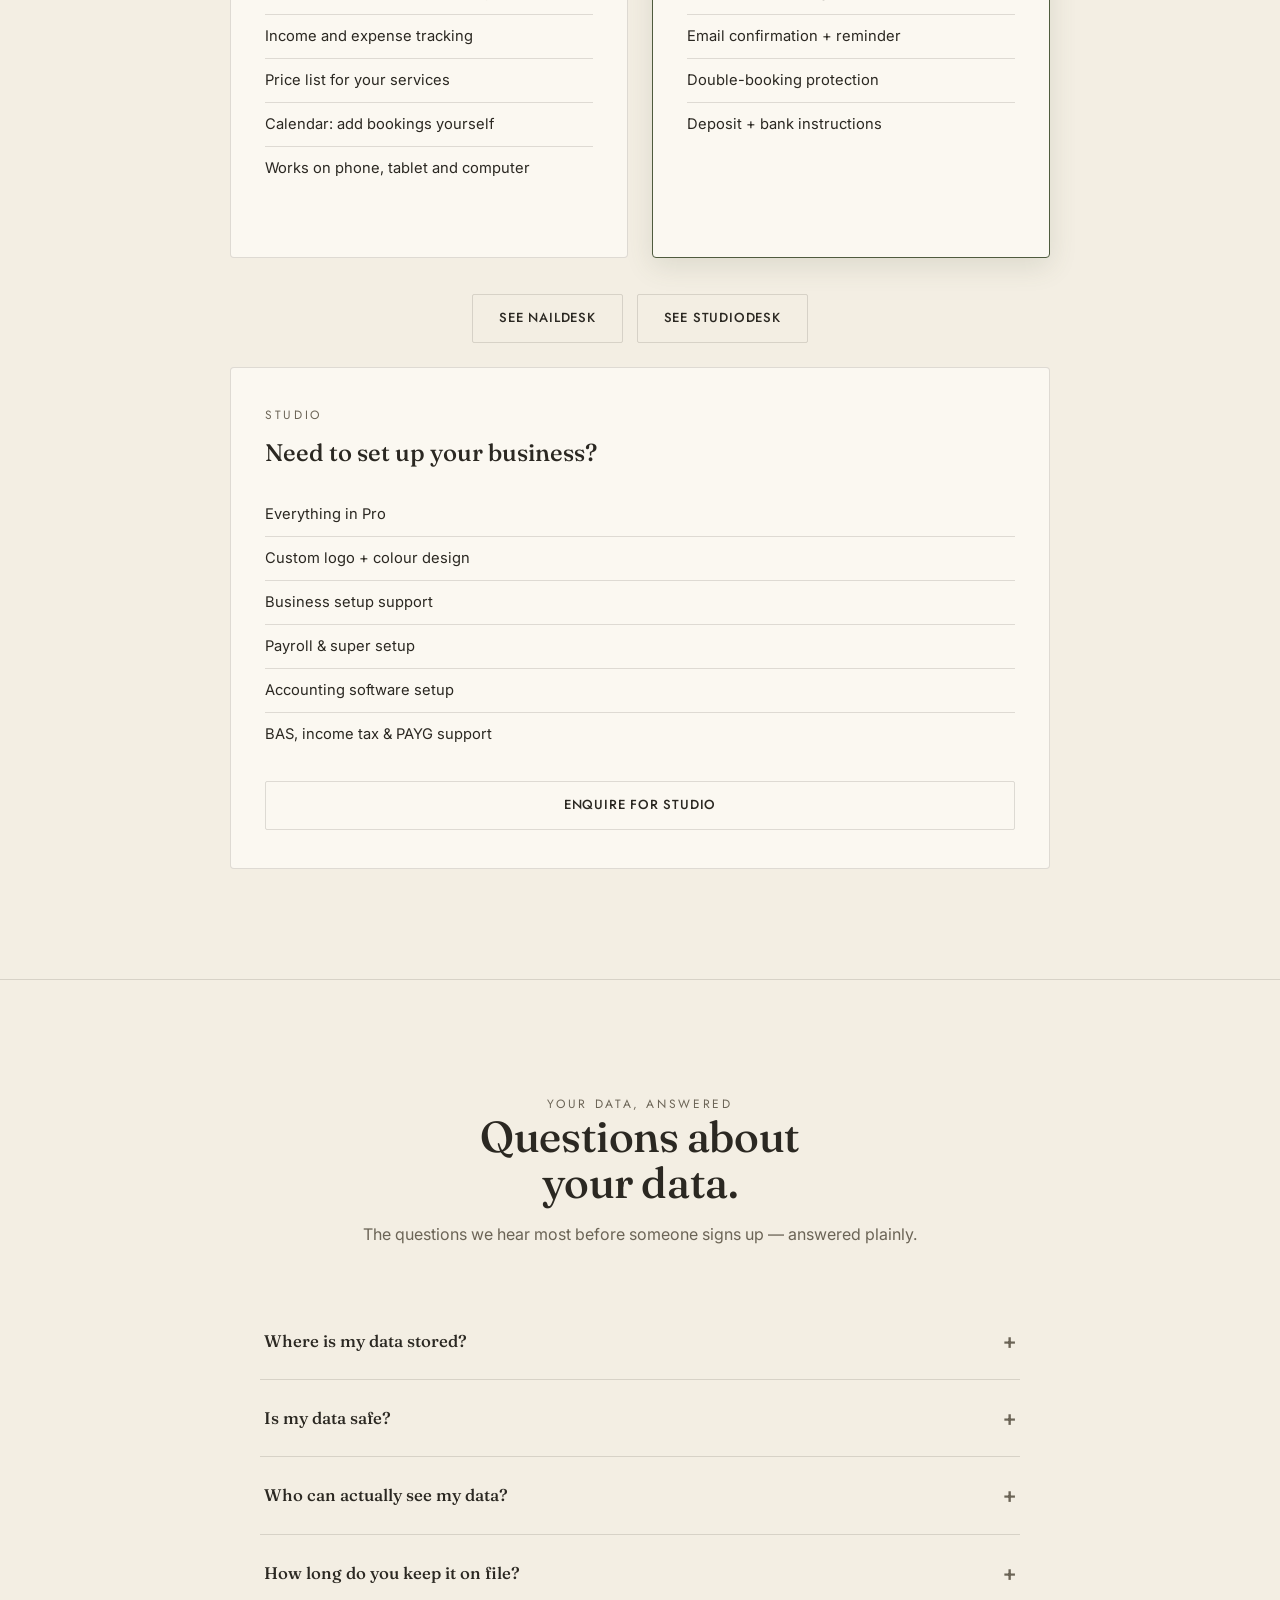
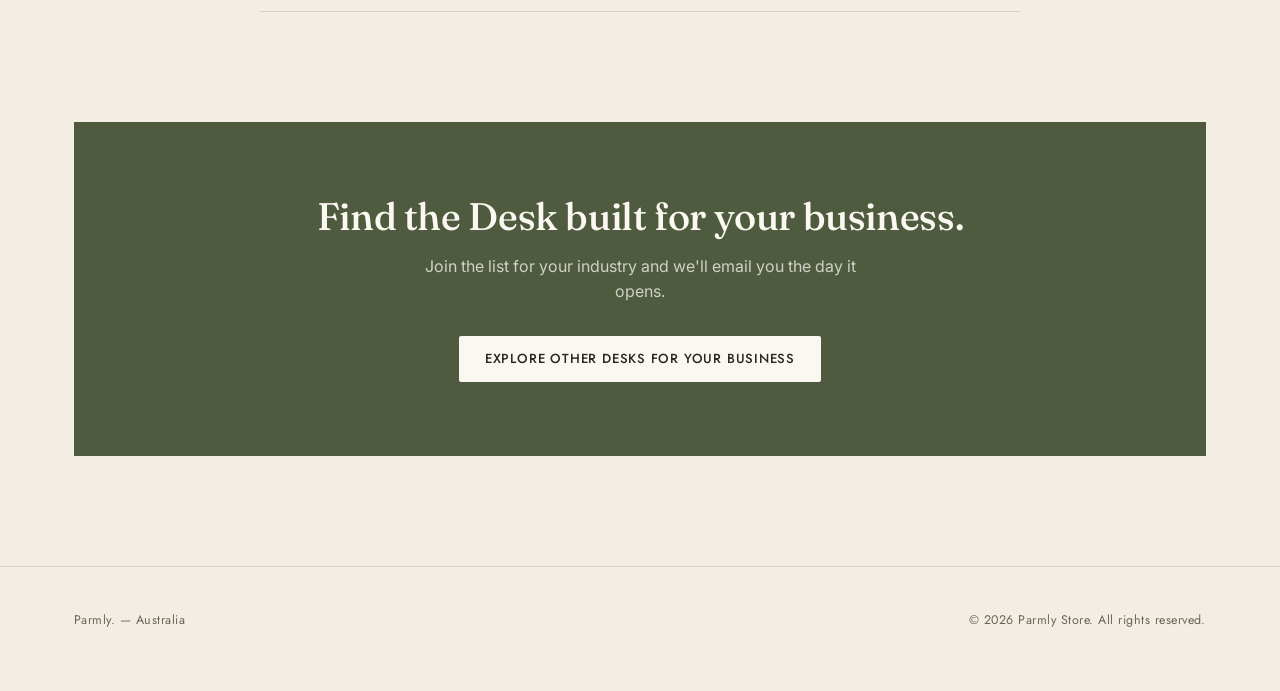
==== commit b93bef2a: "Clean up index.html by removing sFix duplicated page; Basic bullets, Pay once copy, product buttonst" ====
--- a/index.html
+++ b/index.html
@@ -584,582 +584,3 @@
 <script src="//code.tidio.co/ybpkfjwlbxz38mpshf3o4oobe1ramlrw.js" async></script>
 </body>
 </html>
-<!DOCTYPE html>
-<html lang="en">
-<head>
-<meta charset="UTF-8">
-<meta name="viewport" content="width=device-width, initial-scale=1.0">
-<title>Parmly — Software built for one industry at a time</title>
-<link rel="preconnect" href="https://fonts.googleapis.com">
-<link rel="preconnect" href="https://fonts.gstatic.com" crossorigin>
-<link href="https://fonts.googleapis.com/css2?family=Fraunces:ital,opsz,wght@0,9..144,400;0,9..144,500;0,9..144,600;1,9..144,500&family=Jost:wght@400;500;600&family=Inter:wght@400;500;600&display=swap" rel="stylesheet">
-<style>
-:root{
---paper: #F3EEE3;
---paper-raised: #FBF8F1;
---ink: #2B2822;
---ink-soft: #6B6456;
---line: rgba(43,40,34,0.14);
-
---moss: #4F5B3E;
---cream: #E7DFCC;
---terracotta:#B5674A;
---taupe: #A6947E;
---sage: #7C8C6B;
---cream2: #EFE7D6;
---charcoal: #2A2823;
---clay: #96543D;
-}
-
-*{box-sizing:border-box; margin:0; padding:0;}
-html{scroll-behavior:smooth;}
-section[id]{scroll-margin-top:32px;}
-body{
-background:var(--paper);
-color:var(--ink);
-font-family:'Inter', sans-serif;
--webkit-font-smoothing:antialiased;
-line-height:1.55;
-}
-img,svg{max-width:100%; display:block;}
-a{color:inherit;}
-
-.eyebrow{
-font-family:'Jost', sans-serif;
-font-size:0.75rem;
-letter-spacing:0.22em;
-text-transform:uppercase;
-color:var(--ink-soft);
-}
-h1,h2{
-font-family:'Fraunces', serif;
-font-weight:500;
-letter-spacing:-0.01em;
-line-height:1.06;
-}
-h1 em, h2 em{font-style:italic; font-weight:500;}
-
-.wrap{max-width:1180px; margin:0 auto; padding:0 24px;}
-
-/* ---------- Header ---------- */
-header{
-position:sticky; top:0; z-index:50;
-background:rgba(243,238,227,0.86);
-backdrop-filter:blur(10px);
-border-bottom:1px solid var(--line);
-}
-.nav{
-display:flex; align-items:center; justify-content:space-between;
-padding:22px 24px;
-max-width:1180px; margin:0 auto;
-}
-.logo{
-font-family:'Fraunces', serif;
-font-style:italic;
-font-weight:500;
-font-size:1.45rem;
-letter-spacing:0.01em;
-}
-.logo .dot{color:var(--terracotta); font-style:normal;}
-.nav-links{
-display:flex; gap:32px; align-items:center;
-font-family:'Jost', sans-serif;
-font-size:0.85rem;
-letter-spacing:0.04em;
-text-transform:uppercase;
-}
-.nav-links a{text-decoration:none; color:var(--ink-soft); transition:color .15s;}
-.nav-links a:hover{color:var(--ink);}
-.btn{
-font-family:'Jost', sans-serif;
-font-weight:500;
-font-size:0.82rem;
-letter-spacing:0.06em;
-text-transform:uppercase;
-border:none;
-border-radius:2px;
-padding:13px 26px;
-cursor:pointer;
-text-decoration:none;
-display:inline-flex;
-align-items:center;
-justify-content:center;
-transition:transform .15s ease, background .15s ease, color .15s ease;
-}
-.btn:hover{transform:translateY(-1px);}
-.btn-solid{background:var(--ink); color:var(--paper-raised);}
-.btn-outline{background:transparent; color:var(--ink); border:1px solid var(--line);}
-
-@media (max-width:720px){ .nav-links{display:none;} }
-
-/* ---------- Hero ---------- */
-.hero{padding:110px 0 70px; text-align:center;}
-.hero .eyebrow{display:block; margin-bottom:26px;}
-.hero h1{
-font-size:clamp(2.5rem, 6.4vw, 4.8rem);
-max-width:860px;
-margin:0 auto 26px;
-}
-.hero p{
-max-width:500px;
-margin:0 auto 40px;
-color:var(--ink-soft);
-font-size:1.02rem;
-}
-.hero-ctas{display:flex; gap:16px; justify-content:center; flex-wrap:wrap;}
-
-/* ---------- Directory: flush mosaic ---------- */
-.directory{padding:70px 0 0;}
-.section-head{max-width:620px; margin:0 auto 56px; text-align:center;}
-.section-head .eyebrow{margin-bottom:16px;}
-.section-head h2{font-size:clamp(1.9rem, 3.8vw, 2.7rem); margin-bottom:16px;}
-.section-head p{color:var(--ink-soft); font-size:1rem;}
-
-.mosaic{
-display:grid;
-grid-template-columns:repeat(3, 1fr);
-}
-@media (max-width:860px){ .mosaic{grid-template-columns:repeat(2,1fr);} }
-@media (max-width:520px){ .mosaic{grid-template-columns:1fr;} }
-
-.tile{
-position:relative;
-aspect-ratio:1 / 1.05;
-display:flex;
-flex-direction:column;
-align-items:center;
-justify-content:center;
-text-align:center;
-padding:30px 22px;
-overflow:hidden;
-opacity:0;
-transform:translateY(16px);
-transition:opacity .6s ease, transform .6s ease;
-}
-.tile.show{opacity:1; transform:translateY(0);}
-
-/* soft dappled light overlay */
-.tile::before{
-content:"";
-position:absolute; inset:0;
-background:repeating-linear-gradient(
-100deg,
-rgba(255,255,255,0.05) 0px,
-rgba(255,255,255,0.05) 2px,
-transparent 2px,
-transparent 46px
-);
-pointer-events:none;
-}
-
-.tile .status{
-position:absolute;
-top:18px; right:20px;
-font-family:'Jost', sans-serif;
-font-size:0.62rem;
-letter-spacing:0.14em;
-text-transform:uppercase;
-opacity:0.75;
-}
-
-.tile .icon{
-width:34px; height:34px;
-margin-bottom:18px;
-opacity:0.9;
-}
-.tile .name{
-font-family:'Fraunces', serif;
-font-weight:500;
-font-size:1.5rem;
-letter-spacing:0.02em;
-margin-bottom:8px;
-}
-.tile .vertical{
-font-family:'Jost', sans-serif;
-font-size:0.68rem;
-letter-spacing:0.16em;
-text-transform:uppercase;
-opacity:0.7;
-margin-bottom:16px;
-}
-.tile .copy{
-font-size:0.86rem;
-max-width:220px;
-opacity:0.85;
-margin-bottom:20px;
-}
-.tile .tile-cta{
-font-family:'Jost', sans-serif;
-font-size:0.72rem;
-letter-spacing:0.1em;
-text-transform:uppercase;
-text-decoration:none;
-border-bottom:1px solid currentColor;
-padding-bottom:2px;
-opacity:0.9;
-transition:opacity .15s ease;
-}
-.tile .tile-cta:hover{opacity:1;}
-
-.tile.on-light{background:var(--cream); color:var(--ink);}
-.tile.on-light2{background:var(--cream2); color:var(--ink);}
-.tile.on-dark{background:var(--moss); color:var(--paper-raised);}
-.tile.on-terra{background:var(--terracotta); color:var(--paper-raised);}
-.tile.on-taupe{background:var(--taupe); color:var(--ink);}
-.tile.on-sage{background:var(--sage); color:var(--paper-raised);}
-.tile.on-charcoal{background:var(--charcoal); color:var(--paper-raised);}
-.tile.on-clay{background:var(--clay); color:var(--paper-raised);}
-
-/* ---------- Features ---------- */
-.features{padding:110px 0; border-top:1px solid var(--line); margin-top:0;}
-.feat-grid{display:grid; grid-template-columns:repeat(3,1fr); gap:44px;}
-@media (max-width:820px){ .feat-grid{grid-template-columns:1fr;} }
-.feat-single{grid-template-columns:1fr; max-width:520px; margin:0 auto; text-align:center;}
-.feat-single .feat-dot{margin-left:auto; margin-right:auto;}
-.feat-dot{width:8px; height:8px; border-radius:50%; margin-bottom:18px;}
-.feat h3{font-family:'Fraunces', serif; font-weight:500; font-size:1.2rem; margin-bottom:10px;}
-.feat p{color:var(--ink-soft); font-size:0.94rem;}
-
-/* ---------- Pricing / Full-service ---------- */
-.plans{
-display:grid; grid-template-columns:repeat(3,1fr); gap:24px;
-max-width:1180px; margin:0 auto;
-}
-@media (max-width:980px){ .plans{grid-template-columns:1fr 1fr;} }
-@media (max-width:720px){ .plans{grid-template-columns:1fr;} }
-.plan-card{
-position:relative;
-background:var(--paper-raised);
-border:1px solid var(--line);
-border-radius:4px;
-padding:38px 34px;
-}
-.plan-featured{border:1px solid var(--moss); box-shadow:0 8px 28px rgba(79,91,62,0.14);}
-.plan-badge{
-position:absolute; top:-13px; right:28px;
-background:var(--moss); color:var(--paper-raised);
-font-family:'Jost', sans-serif; font-size:0.7rem; letter-spacing:0.06em; text-transform:uppercase;
-padding:5px 12px; border-radius:20px;
-}
-.plan-price{font-family:'Fraunces', serif; font-weight:500; font-size:2.6rem; margin:14px 0 2px;}
-.plan-note{color:var(--ink-soft); font-size:0.85rem; margin-bottom:26px;}
-.plan-features{list-style:none; margin-bottom:30px;}
-.plan-features li{
-padding:10px 0; border-top:1px solid var(--line);
-font-size:0.92rem;
-}
-.plan-features li:first-child{border-top:none;}
-.plan-card .btn{width:100%;}
-.pricing{padding:70px 0 110px;}
-.plans.plans-two{grid-template-columns:repeat(2,1fr); max-width:820px;}
-@media (max-width:720px){ .plans.plans-two{grid-template-columns:1fr;} }
-.plan-name{font-family:'Jost', sans-serif; font-size:0.75rem; letter-spacing:0.22em; text-transform:uppercase; color:var(--ink-soft);}
-.setup-card{max-width:820px; margin:24px auto 0;}
-.setup-card h3{font-family:'Fraunces', serif; font-weight:500; font-size:1.5rem; margin:10px 0 22px;}
-.setup-card .plan-features{margin-bottom:26px;}
-.plan-ctas{display:flex;flex-direction:column;gap:10px;margin-top:8px;}
-.plan-demo-link{display:block;text-align:center;font-family:'Jost',sans-serif;font-size:0.78rem;letter-spacing:0.04em;color:var(--ink-soft);text-decoration:underline;text-underline-offset:3px;padding:4px 0;}
-.plan-demo-link:hover{color:var(--moss);}
-
-/* ---------- FAQ ---------- */
-.faq{padding:110px 0; border-top:1px solid var(--line);}
-.faq-list{max-width:760px; margin:0 auto;}
-.faq-item{border-bottom:1px solid var(--line);}
-.faq-item summary{
-list-style:none; cursor:pointer;
-display:flex; align-items:center; justify-content:space-between; gap:20px;
-padding:22px 4px;
-font-family:'Fraunces', serif; font-weight:500; font-size:1.05rem;
-}
-.faq-item summary::-webkit-details-marker{display:none;}
-.faq-item summary::after{
-content:"+"; font-family:'Jost',sans-serif; font-size:1.3rem; color:var(--ink-soft); flex-shrink:0;
-}
-.faq-item[open] summary::after{content:"–";}
-.faq-item p{
-color:var(--ink-soft); font-size:0.92rem; padding:0 4px 22px; max-width:640px;
-}
-
-/* ---------- CTA band ---------- */
-.cta-band{
-background:var(--moss);
-color:var(--paper-raised);
-margin:0 24px 110px;
-padding:74px 40px;
-text-align:center;
-max-width:1132px;
-margin-left:auto; margin-right:auto;
-}
-.cta-band h2{color:var(--paper-raised); font-size:clamp(1.8rem,3.6vw,2.4rem); margin-bottom:18px;}
-.cta-band p{color:rgba(251,248,241,0.75); max-width:460px; margin:0 auto 32px;}
-.cta-band .btn-solid{background:var(--paper-raised); color:var(--ink);}
-
-footer{border-top:1px solid var(--line); padding:44px 0 60px;}
-.foot-row{
-display:flex; justify-content:space-between; align-items:center;
-flex-wrap:wrap; gap:14px;
-font-family:'Jost', sans-serif;
-font-size:0.78rem;
-letter-spacing:0.04em;
-color:var(--ink-soft);
-}
-
-/* ---------- Notify modal ---------- */
-.modal-overlay{position:fixed;inset:0;background:rgba(43,40,34,0.55);display:none;align-items:center;justify-content:center;padding:20px;z-index:999;}
-.modal-overlay.open{display:flex;}
-.modal-card{background:var(--paper-raised);border-radius:4px;padding:34px;max-width:380px;width:100%;position:relative;}
-.modal-close{position:absolute;top:14px;right:14px;background:none;border:none;font-size:22px;cursor:pointer;color:var(--ink-soft);line-height:1;}
-.modal-card h3{font-family:'Fraunces',serif;font-weight:500;margin:8px 0 6px;font-size:1.3rem;}
-.modal-sub{font-size:0.85rem;color:var(--ink-soft);margin-bottom:20px;}
-.modal-card form{display:flex;flex-direction:column;gap:11px;}
-.modal-card input{font-size:0.85rem;padding:11px 13px;border-radius:3px;border:1px solid var(--line);font-family:inherit;background:var(--paper);color:var(--ink);}
-.modal-card .btn{margin-top:8px;width:100%;}
-.modal-thanks{font-size:0.9rem;color:var(--moss);font-weight:500;}
-</style>
-</head>
-<body>
-
-<header>
-<div class="nav">
-<div class="logo">Parmly<span class="dot">.</span></div>
-<div class="nav-links">
-<a href="#directory">Products</a>
-<a href="#features">Why Parmly</a>
-<a href="#pricing">Pricing</a>
-<a href="#faq">FAQ</a>
-</div>
-</div>
-</header>
-
-<section class="hero">
-<div class="wrap">
-<span class="eyebrow">You do operation, we do management</span>
-<h1>Running a service business?<br>There's a Desk for that.</h1>
-<p>One focused booking, client and finance app per industry — nothing bloated, nothing you don't need.</p>
-<div class="hero-ctas">
-<a href="#directory" class="btn btn-solid">Get started</a>
-<a href="#directory" class="btn btn-outline">See all Desks</a>
-</div>
-</div>
-</section>
-
-<section class="directory" id="directory">
-<div class="wrap">
-<div class="section-head">
-<span class="eyebrow">The desk directory</span>
-<h2>Find the Desk<br>built for you.</h2>
-<p>Every Desk is built for one type of business — same login, same finance backbone, a workflow shaped for how that trade actually runs.</p>
-</div>
-</div>
-
-<div class="mosaic" id="mosaic"></div>
-</section>
-
-<section class="features" id="features">
-<div class="wrap">
-<div class="feat-grid feat-single">
-<div class="feat">
-<div class="feat-dot" style="background:var(--moss)"></div>
-<h3>One price, one Desk</h3>
-<p>Each Desk has a single flat price — no per-seat fees, no hidden tiers. Add another Desk only when your business needs it.</p>
-</div>
-</div>
-</div>
-</section>
-
-<section class="pricing" id="pricing">
-<div class="wrap">
-<div class="section-head">
-<span class="eyebrow">Packages</span>
-<h2>One price. No monthly fees. Ever.</h2>
-</div>
-<div class="plans plans-two">
-<div class="plan-card">
-<div class="plan-name">Basic</div>
-<div class="plan-price">$99</div>
-<div class="plan-note">AUD · one-time</div>
-<ul class="plan-features">
-<li>Full management app</li>
-<li>Clients, finances, price list</li>
-<li>Manual calendar entry</li>
-</ul>
-</div>
-<div class="plan-card plan-featured">
-<span class="plan-badge">Most popular</span>
-<div class="plan-name">Pro</div>
-<div class="plan-price">$399</div>
-<div class="plan-note">AUD · one-time</div>
-<ul class="plan-features">
-<li>Everything in Basic</li>
-<li>24/7 online booking link</li>
-<li>Email confirmation + reminder</li>
-<li>Double-booking protection</li>
-<li>Deposit + bank instructions</li>
-</ul>
-</div>
-</div>
-<div class="plan-card setup-card">
-<div class="plan-name">Studio</div>
-<h3>Need to set up your business?</h3>
-<ul class="plan-features">
-<li>Everything in Pro</li>
-<li>Custom logo + colour design</li>
-<li>Business setup support</li>
-<li>Payroll &amp; super setup</li>
-<li>Accounting software setup</li>
-<li>BAS, income tax &amp; PAYG support</li>
-</ul>
-<a class="btn btn-outline" href="mailto:account@ollieconsult.com?subject=StudioDesk%20Studio%20Enquiry">Enquire for Studio</a>
-</div>
-</div>
-</section>
-
-<section class="faq" id="faq">
-<div class="wrap">
-<div class="section-head">
-<span class="eyebrow">Your data, answered</span>
-<h2>Questions about<br>your data.</h2>
-<p>The questions we hear most before someone signs up — answered plainly.</p>
-</div>
-<div class="faq-list">
-<details class="faq-item">
-<summary>Where is my data stored?</summary>
-<p>In a managed Postgres database hosted in Sydney, Australia. The app itself is served from a global network for speed, but every client record, booking, and financial entry you create lives in that Sydney-region database.</p>
-</details>
-<details class="faq-item">
-<summary>Is my data safe?</summary>
-<p>Yes. All traffic between your device and our servers is encrypted (HTTPS/TLS), and data is encrypted at rest. Each business's data is isolated from every other business on the platform — there's no shared access between accounts.</p>
-</details>
-<details class="faq-item">
-<summary>Who can actually see my data?</summary>
-<p>Only you and anyone you invite into your account. We don't sell or share your business data with third parties, and our team doesn't look at your data unless you contact us for support and ask us to.</p>
-</details>
-<details class="faq-item">
-<summary>How long do you keep it on file?</summary>
-<p>For as long as your account stays active. If you ever cancel, we hold your data for a short window in case you want to export it or come back — after that it's permanently deleted from our systems.</p>
-</details>
-</div>
-</div>
-</section>
-
-<div class="cta-band">
-<h2>Find the Desk built for your business.</h2>
-<p>Join the list for your industry and we'll email you the day it opens.</p>
-<a href="mailto:account@ollieconsult.com" class="btn btn-solid">Explore other Desks for your business</a>
-</div>
-
-<footer>
-<div class="wrap foot-row">
-<div>Parmly. — Australia</div>
-<div>© 2026 Parmly Store. All rights reserved.</div>
-</div>
-</footer>
-
-<div class="modal-overlay" id="notifyOverlay">
-<div class="modal-card">
-<button class="modal-close" onclick="closeNotify()" aria-label="Close">&times;</button>
-<span class="eyebrow">Coming soon</span>
-<h3 id="notifyTitle">Notify me</h3>
-<p class="modal-sub">Leave your details and we'll email you the day this Desk opens.</p>
-<form id="notifyForm" onsubmit="submitNotify(event)">
-<input type="text" id="notifyName" placeholder="Full name" required>
-<input type="email" id="notifyEmail" placeholder="Email address" required>
-<input type="tel" id="notifyPhone" placeholder="Contact number" required>
-<input type="text" id="notifyBusiness" placeholder="Business name (optional)">
-<button type="submit" id="notifySubmitBtn" class="btn btn-solid">Notify me</button>
-</form>
-<p class="modal-thanks" id="notifyThanks" style="display:none;">Thanks — we'll be in touch!</p>
-</div>
-</div>
-
-<script>
-// minimal thin-line icons, single stroke, matching the editorial reference style
-const icons = {
-lotus: `<svg viewBox="0 0 40 40" fill="none" stroke="currentColor" stroke-width="1.3"><path d="M20 6c0 10-8 12-8 20a8 8 0 0016 0c0-8-8-10-8-20z"/><path d="M8 20c4 0 6 4 6 8M32 20c-4 0-6 4-6 8"/></svg>`,
-polish: `<svg viewBox="0 0 40 40" fill="none" stroke="currentColor" stroke-width="1.3"><rect x="16" y="6" width="8" height="5" rx="1"/><path d="M18 11v4M22 11v4"/><path d="M14 15h12l-2 17.5a2 2 0 01-2 1.8h-4a2 2 0 01-2-1.8L14 15z"/></svg>`,
-scissors: `<svg viewBox="0 0 40 40" fill="none" stroke="currentColor" stroke-width="1.3"><path d="M8 16c6 8 18 8 24 0"/><path d="M14 20l-2 5"/><path d="M20 22v6"/><path d="M26 20l2 5"/></svg>`,
-dumbbell: `<svg viewBox="0 0 40 40" fill="none" stroke="currentColor" stroke-width="1.3"><rect x="6" y="15" width="5" height="10" rx="1"/><rect x="29" y="15" width="5" height="10" rx="1"/><path d="M11 20h18"/></svg>`,
-book: `<svg viewBox="0 0 40 40" fill="none" stroke="currentColor" stroke-width="1.3"><path d="M20 12c-3-2-8-3-12-2v20c4-1 9 0 12 2 3-2 8-3 12-2V10c-4-1-9 0-12 2z"/><path d="M20 12v20"/></svg>`,
-paw: `<svg viewBox="0 0 40 40" fill="none" stroke="currentColor" stroke-width="1.3"><circle cx="14" cy="12" r="2.6"/><circle cx="26" cy="12" r="2.6"/><circle cx="9" cy="19" r="2.4"/><circle cx="31" cy="19" r="2.4"/><path d="M20 20c-5 0-9 4-9 8a5 5 0 009 3 5 5 0 009-3c0-4-4-8-9-8z"/></svg>`,
-spray: `<svg viewBox="0 0 40 40" fill="none" stroke="currentColor" stroke-width="1.3"><rect x="13" y="17" width="10" height="15" rx="2"/><path d="M17 17v-4h6l3-3M26 8l3 3M28 4l2 2M24 3l1.5 2.5"/></svg>`,
-leaf: `<svg viewBox="0 0 40 40" fill="none" stroke="currentColor" stroke-width="1.3"><path d="M10 30c0-12 9-20 20-20-1 12-9 20-20 20z"/><path d="M10 30c4-6 9-10 14-13"/></svg>`,
-camera: `<svg viewBox="0 0 40 40" fill="none" stroke="currentColor" stroke-width="1.3"><rect x="6" y="12" width="28" height="20" rx="3"/><path d="M14 12l3-5h6l3 5"/><circle cx="20" cy="22" r="6"/></svg>`,
-};
-
-const desks = [
-{name:"StudioDesk", vertical:"Yoga · Pilates · Lagree", copy:"Class scheduling, memberships and studio finances together.", cls:"on-dark", icon:"lotus", status:"Live", cta:"Explore StudioDesk", link:"https://studiodesk.store"},
-{name:"NailDesk", vertical:"Nail salons", copy:"Bookings, clients and finances built for one chair or ten.", cls:"on-light", icon:"polish", status:"Live · Most popular", cta:"Explore NailDesk", link:"https://naildesk.shop"},
-{name:"BeautyDesk", vertical:"Hair & beauty salons", copy:"Chair bookings, client history and payroll, unified.", cls:"on-terra", icon:"scissors", status:"Coming soon", cta:"Notify me"},
-{name:"TrainDesk", vertical:"Personal trainers", copy:"Sessions, packages and payments, all in one calendar.", cls:"on-taupe", icon:"dumbbell", status:"Coming soon", cta:"Notify me"},
-{name:"TutorDesk", vertical:"Tutors", copy:"Lesson bookings, student records and invoicing, simplified.", cls:"on-sage", icon:"book", status:"Coming soon", cta:"Notify me"},
-{name:"PetDesk", vertical:"Groomers & pet care", copy:"Appointments, vaccination records and reminders in one place.", cls:"on-light2", icon:"paw", status:"Coming soon", cta:"Notify me"},
-{name:"CleanDesk", vertical:"Cleaning services", copy:"Job scheduling, routes and client invoicing on the go.", cls:"on-charcoal", icon:"spray", status:"Coming soon", cta:"Notify me"},
-{name:"TherapyDesk", vertical:"Massage & wellness", copy:"Session bookings, intake notes and packages, kept simple.", cls:"on-clay", icon:"leaf", status:"Coming soon", cta:"Notify me"},
-{name:"PhotoDesk", vertical:"Photographers", copy:"Bookings, galleries and client proofing, all in one place.", cls:"on-sage", icon:"camera", status:"Coming soon", cta:"Notify me"},
-];
-
-const mosaic = document.getElementById('mosaic');
-desks.forEach(d => {
-const tile = document.createElement('div');
-tile.className = `tile ${d.cls}`;
-tile.innerHTML = `
-<span class="status">${d.status}</span>
-<div class="icon">${icons[d.icon]}</div>
-<div class="name">${d.name}</div>
-<div class="vertical">${d.vertical}</div>
-<p class="copy">${d.copy}</p>
-<a href="${d.link || 'javascript:void(0)'}" class="tile-cta" ${d.link ? '' : `onclick="openNotify('${d.name}')"`}>${d.cta}</a>
-`;
-mosaic.appendChild(tile);
-});
-
-let notifyDeskName = '';
-function openNotify(name){
-notifyDeskName = name;
-document.getElementById('notifyTitle').textContent = 'Notify me — ' + name;
-document.getElementById('notifyForm').reset();
-document.getElementById('notifyForm').style.display = '';
-document.getElementById('notifyThanks').style.display = 'none';
-document.getElementById('notifyOverlay').classList.add('open');
-}
-function closeNotify(){
-document.getElementById('notifyOverlay').classList.remove('open');
-}
-async function submitNotify(e){
-e.preventDefault();
-const btn = document.getElementById('notifySubmitBtn');
-btn.disabled = true; btn.textContent = 'Sending...';
-const data = {
-desk: notifyDeskName,
-name: document.getElementById('notifyName').value,
-email: document.getElementById('notifyEmail').value,
-phone: document.getElementById('notifyPhone').value,
-business: document.getElementById('notifyBusiness').value,
-};
-try {
-await fetch('https://formspree.io/f/mljrrlnl', {
-method: 'POST',
-headers: {'Content-Type':'application/json','Accept':'application/json'},
-body: JSON.stringify(data)
-});
-} catch(err) {}
-document.getElementById('notifyForm').style.display = 'none';
-document.getElementById('notifyThanks').style.display = '';
-btn.disabled = false; btn.textContent = 'Notify me';
-}
-
-const tiles = document.querySelectorAll('.tile');
-const io = new IntersectionObserver((entries)=>{
-entries.forEach((e,i)=>{
-if(e.isIntersecting){
-setTimeout(()=>e.target.classList.add('show'), i*70);
-io.unobserve(e.target);
-}
-});
-}, {threshold:0.15});
-tiles.forEach(t=>io.observe(t));
-</script>
-
-<script src="//code.tidio.co/ybpkfjwlbxz38mpshf3o4oobe1ramlrw.js" async></script>
-</body>
-</html>
